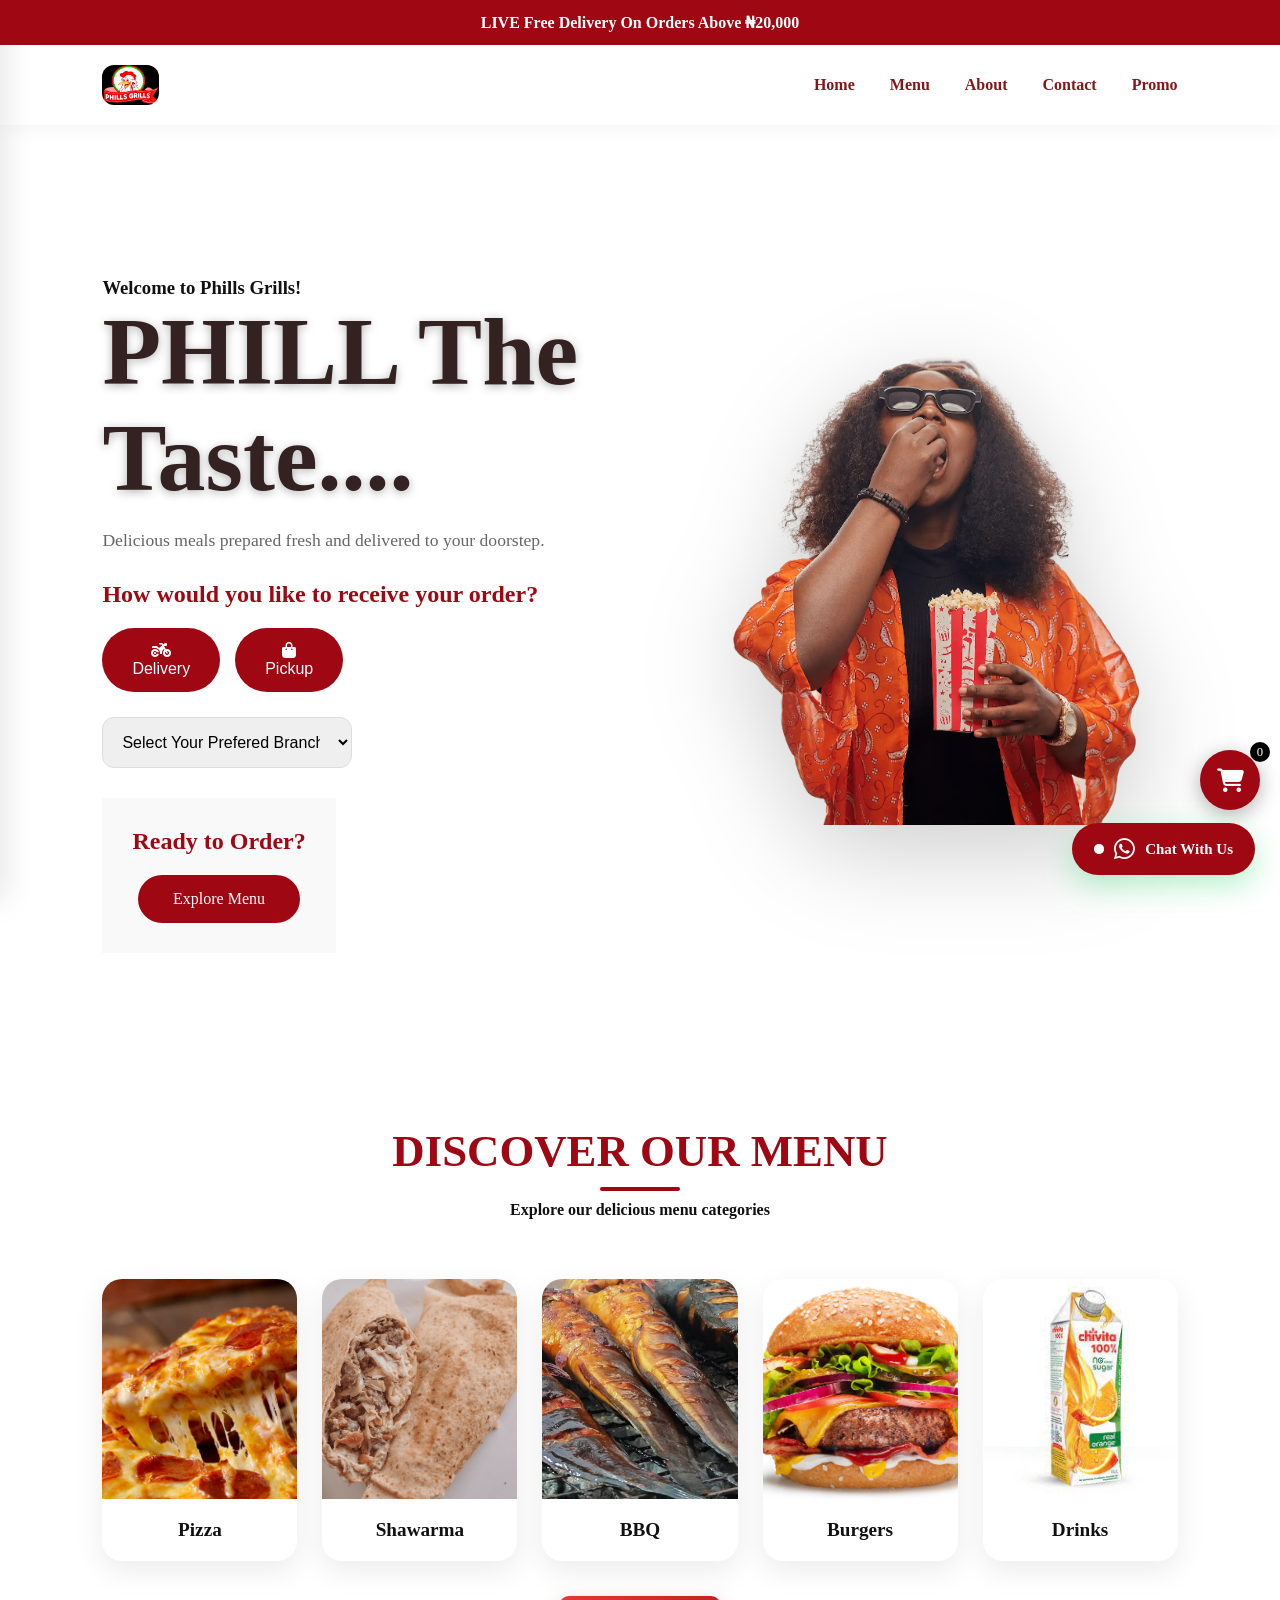
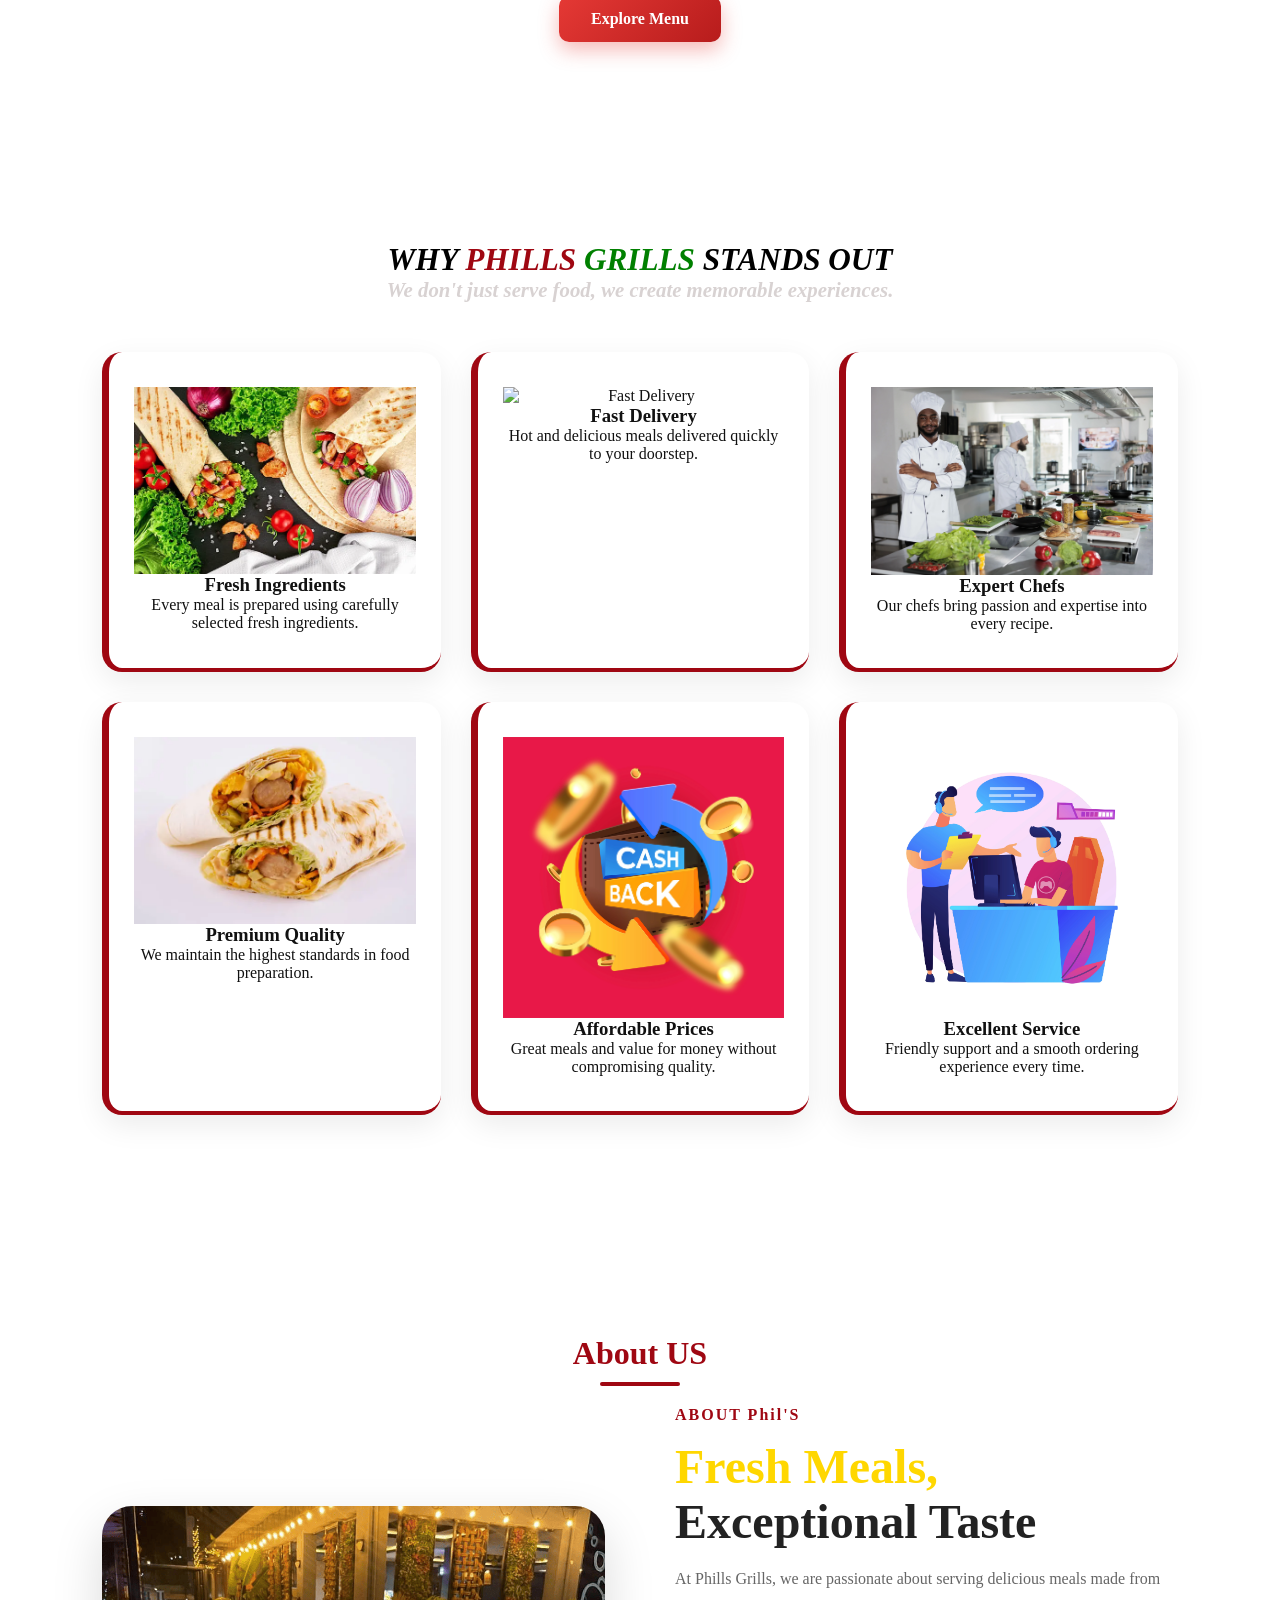
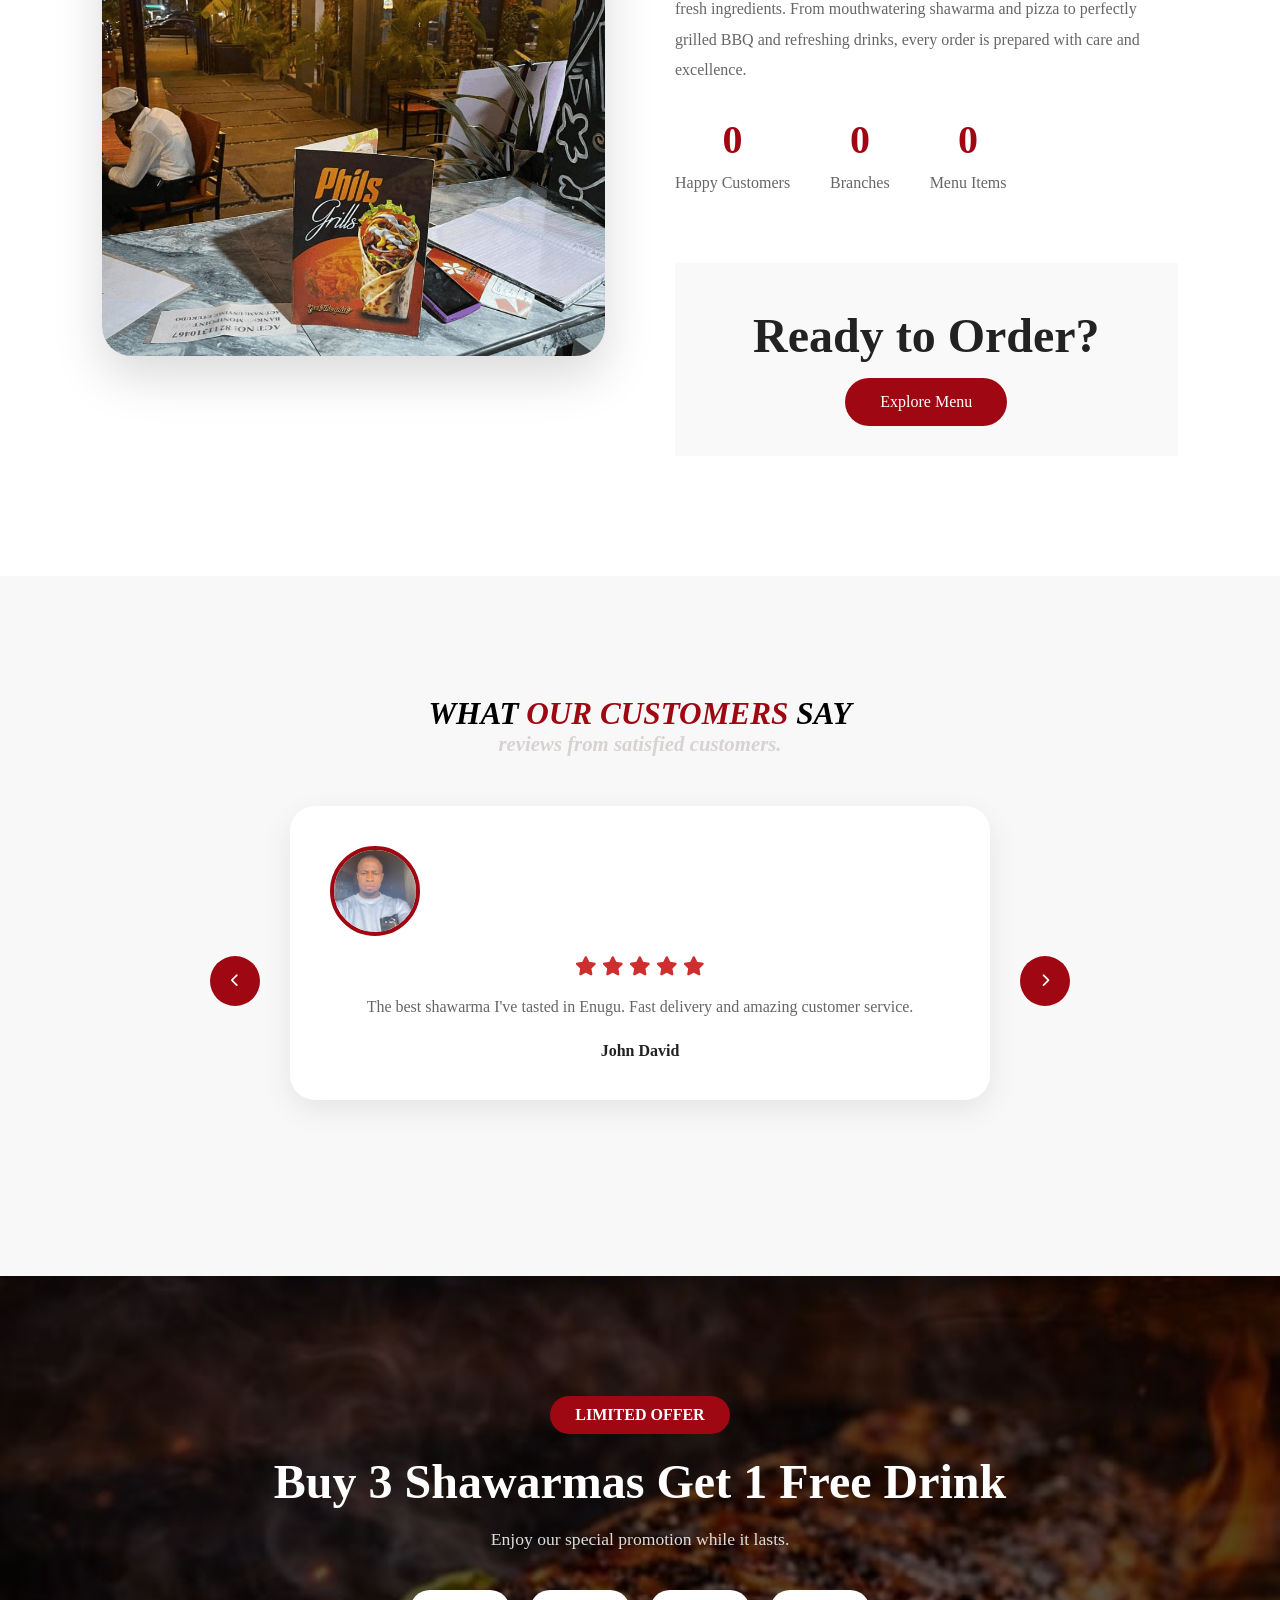
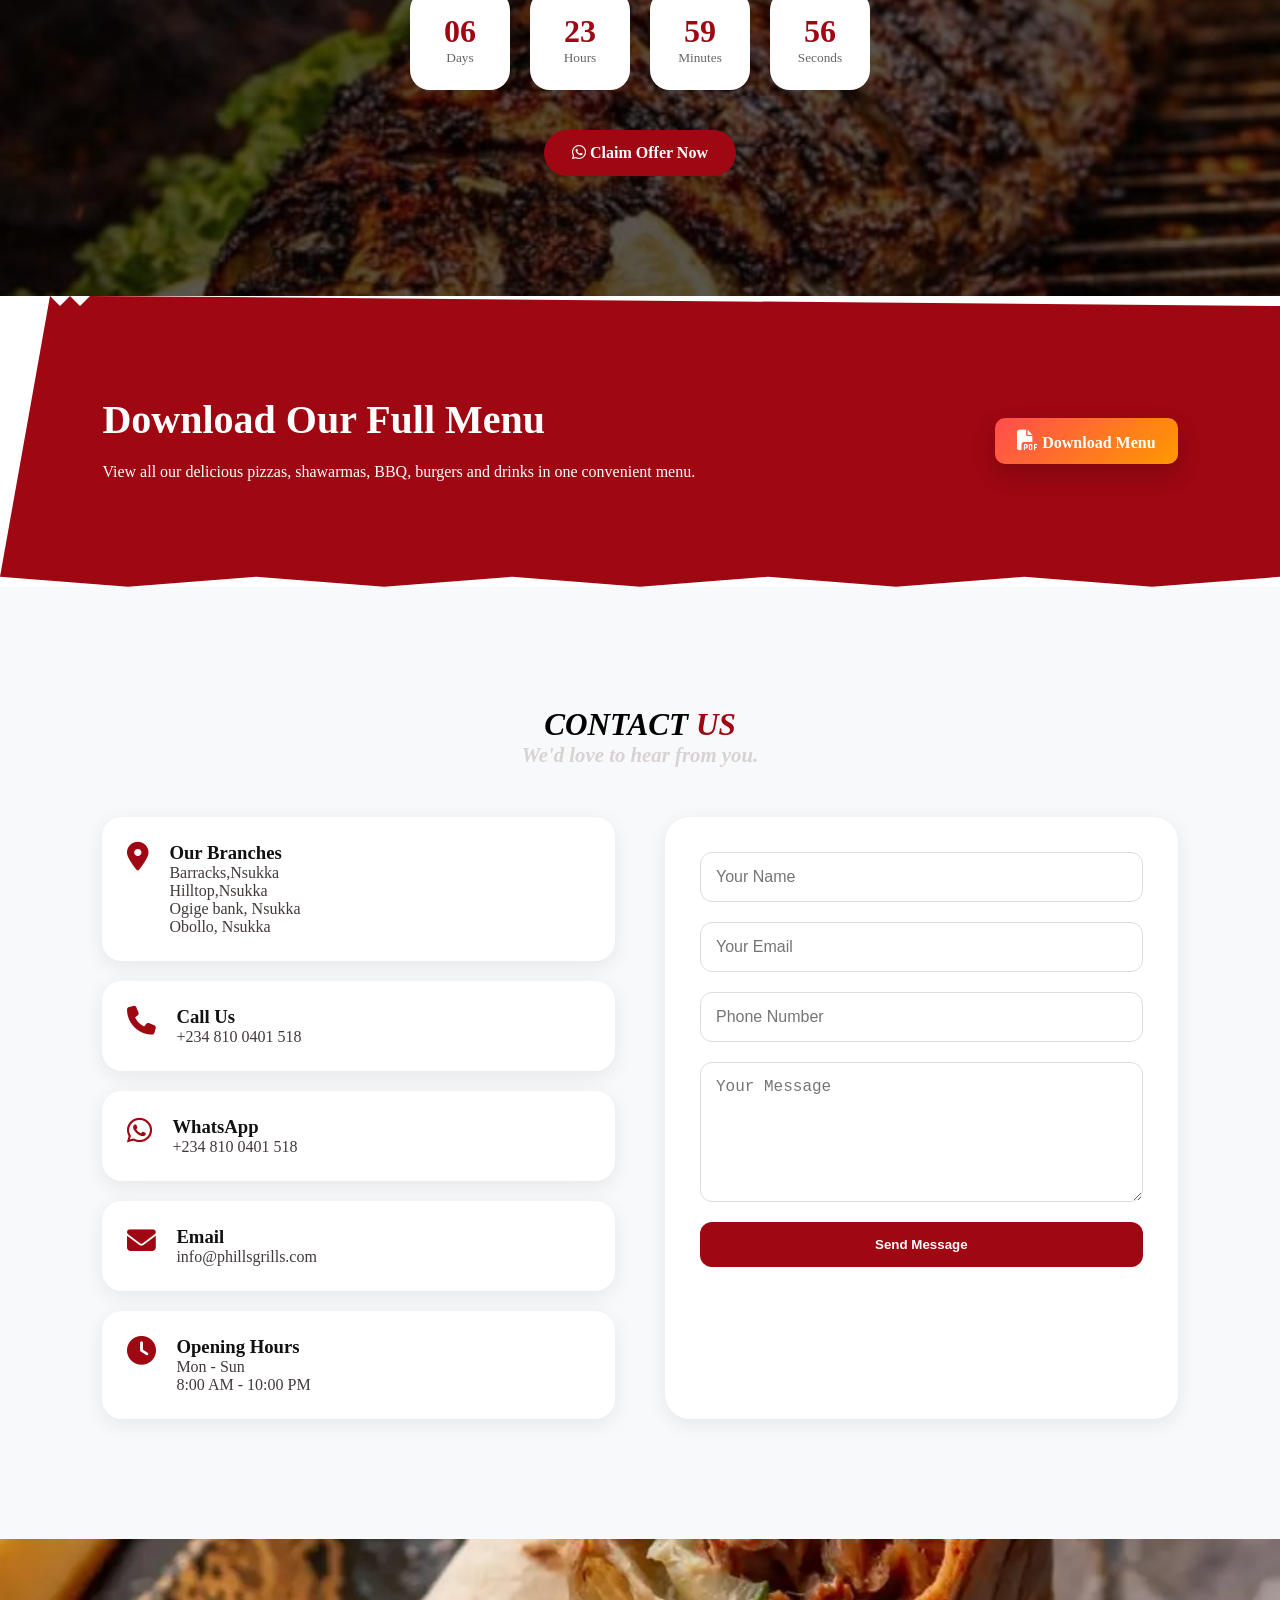
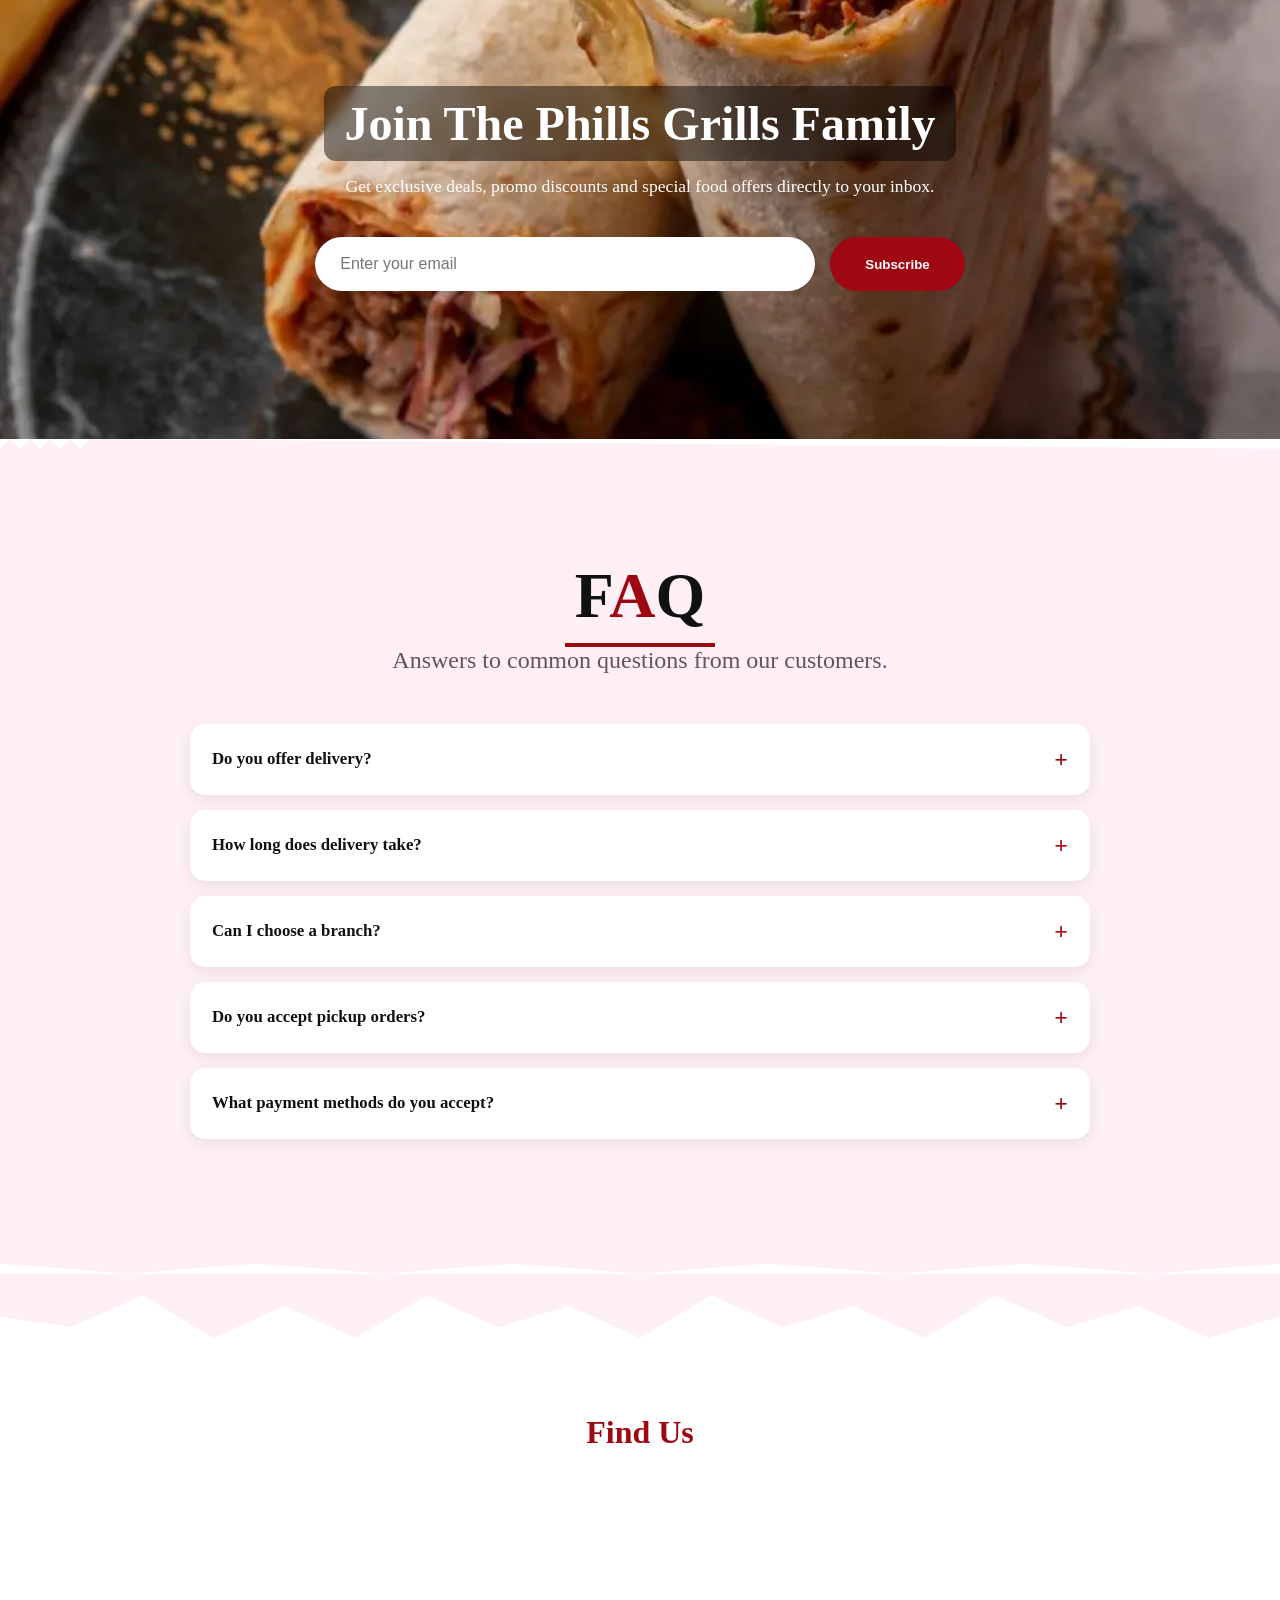
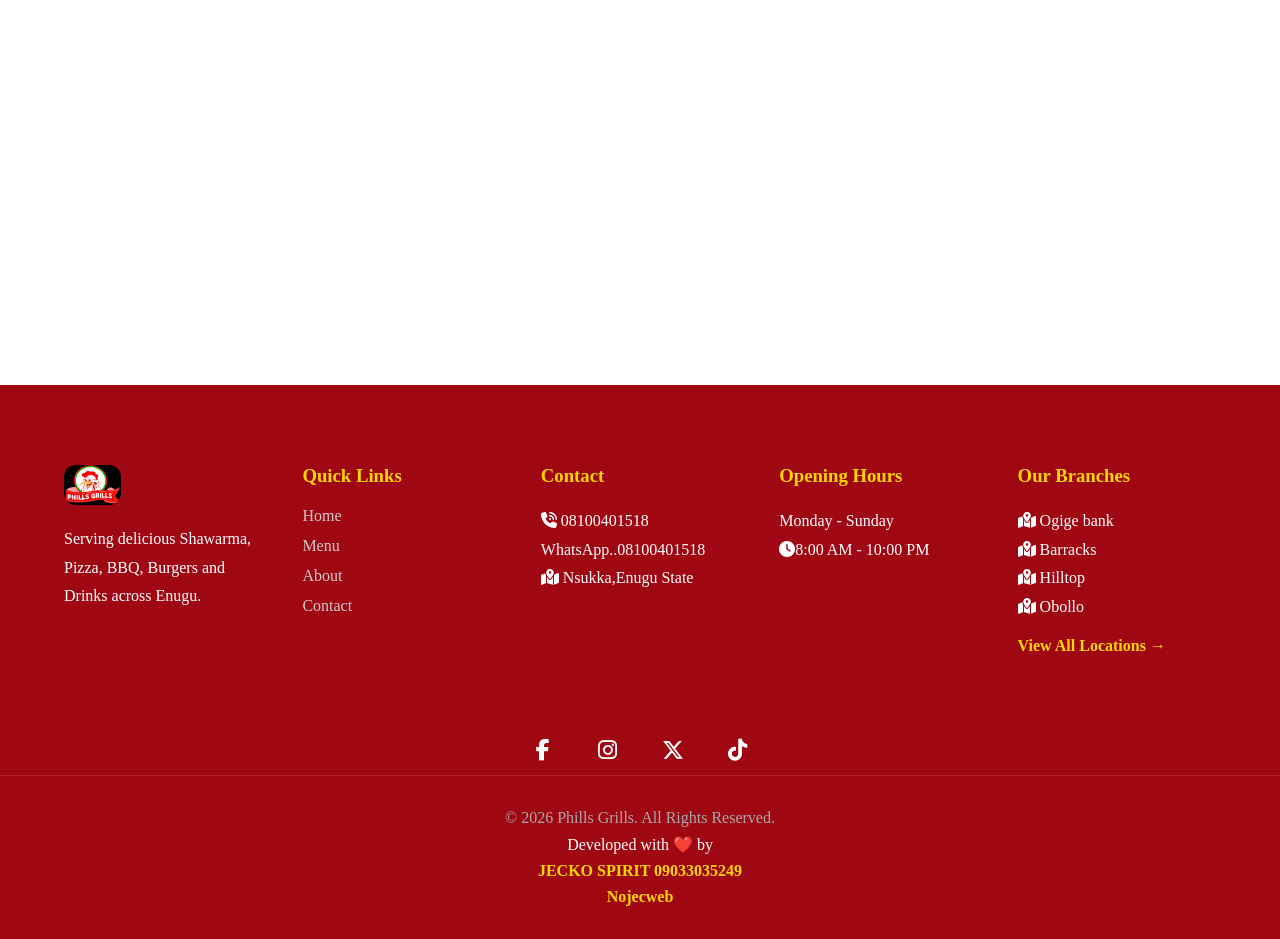
==== index.html @ bbd58077 "Initial commit" ====
<!DOCTYPE html>
<html lang="en">

<head>
    <meta charset="UTF-8">
    <meta name="viewport" content="width=device-width, initial-scale=1.0">

    <title>Phills Grills</title>

    <link rel="stylesheet" href="css/style.css">
    <link rel="stylesheet" href="https://cdn.jsdelivr.net/npm/swiper@12/swiper-bundle.min.css" />

    <!-- Font Awesome -->
    <link rel="stylesheet" href="https://cdnjs.cloudflare.com/ajax/libs/font-awesome/6.5.2/css/all.min.css">
    <script src="https://kit.fontawesome.com/a95b7db2f4.js" crossorigin="anonymous"></script>
    <link rel="stylesheet" href="https://cdn.jsdelivr.net/npm/swiper@11/swiper-bundle.min.css">
</head>

<body>




    <div class="announcement-bar">

        <div class="announcement-track">

            <div class="announcement-slide active" id="slide1">

                <span class="live-badge">

                    LIVE

                </span>

                <i class="fa-solid fa-motorcycle"></i> Free Delivery On Orders Above ₦20,000

            </div>

            <div class="announcement-slide" id="slide2">

                Buy 3 Shawarmas Get 1 Drink Free

            </div>

            <div class="announcement-slide" id="slide3">

                <i class="fa-solid fa-pizza-slice"></i> Fresh Pizza,Burger and shawarma Available Daily

            </div>

            <div class="announcement-slide" id="slide4">

                <i class="fa-solid fa-location-dot"></i> Now Serving All Areas In Nsukka

            </div>

        </div>

    </div>

    <!-- Navbar -->
    <nav class="navbar">

        <div class="logo">

            <img src="images/logo.png" loading="lazy">
        </div>

        <ul class="nav-links">
            <li><a href="index.html">Home</a></li>
            <li><a href="full-menu.html">Menu</a></li>
            <li><a href="index.html#about">About</a></li>
            <li><a href="index.html#contact">Contact</a></li>
            <li><a href="index.html#promo">Promo</a></li>
        </ul>


        <a href="cart.html" class="cart-icon">

            <i class="fa-solid fa-cart-shopping"></i>

            <span id="cart-count">
                0
            </span>

        </a>



        <!-- Hamburger -->

        <div class="hamburger">

            <span></span>
            <span></span>
            <span></span>

        </div>

    </nav>

    <!-- Mobile Menu -->

    <div class="mobile-menu">


        <a href="full-menu.html">Menu</a>
        <a href="index.html#about">About</a>
        <a href="index.html#contact">Contact</a>
        <li><a href="index.html#promo">Promo</a></li>
        <a href="index.html">Home</a>

        <a href="full-menu.html" class="mobile-order-btn">
            Order Now
        </a>

    </div>
    <div class="overlay"></div>

    <!-- Hero -->
    <section class="hero reveal">

        <div class="hero-text">

            <h3> Welcome to Phills Grills!</h3>

            <h1>

                PHILL
                The Taste....
            </h1>

            <p>
                Delicious meals prepared fresh and delivered to your doorstep.
            </p>

            <h2>How would you like to receive your order?</h2>

            <div class="order-type">


                <button class="delivery-btn">

                    <i class="fa-solid fa-motorcycle"></i><br> Delivery
                </button>

                <button class="delivery-btn">
                    <i class="fa-solid fa-bag-shopping"></i><br> Pickup
                </button>

            </div>

            <select class="branch-select">

                <option>Select Your Prefered Branch </option>

                <option>Barracks</option>

                <option>Ogige bank</option>

                <option>Hilltop</option>

                <option>Obollo</option>

            </select>


            <div class="hero-buttons">

                <!-- <a href="#menu" class="btn-red"> -->
                <!-- Order Now -->
                <!-- </a> -->

                <section class="about-cta">
                    <h2>Ready to Order?</h2>
                     <a href="full-menu.html" class="about-btn">

                    Explore Menu

                </a>
                </section>

                <!-- <a href="full-menu.html" class="btn-outline"> -->
                    <!-- View Menu -->
                <!-- </a> -->

            </div>

        </div>

        <div class="hero-image reveal">





            <img src="images/hero-food.png" alt="Food">



        </div>

    </section>


    <!-- category sectiom======================= -->

    <!-- Categories Section -->

    <section class="categories reveal" id="categories">

        <div class="section-title">

            <h2 class="category-h2"><span>DISCOVER</span> OUR MENU</h2>
            <h4>Explore our delicious menu categories</h4>


        </div>

        <div class="categories-container" id="categories">

            <a href="menu.html?category=pizza" class="category-card">

                <img src="images/pizza.png" alt="Pizza" loading="lazy">


                <h3>Pizza</h3>

            </a>

            <a href="menu.html?category=shawarma" class="category-card">

                <img src="images/shawama.png" alt="Shawarma" loading="lazy">


                <h3>Shawarma</h3>


            </a>

            <a href="menu.html?category=bbq" class="category-card">

                <img src="images/bbq.png" alt="BBQ" loading="lazy">


                <h3>BBQ</h3>

            </a>

            <a href="menu.html?category=burger" class="category-card">

                <img src="images/burger.png" alt="Burger" loading="lazy">


                <h3>Burgers</h3>

            </a>

            <a href="menu.html?category=drinks" class="category-card">

                <img src="images/drinks.png" alt="Drinks" loading="lazy">


                <h3>Drinks</h3>

            </a>



        </div>

        <a href="full-menu.html" class="center-btn">

            Explore Menu

        </a>




    </section>


    <!-- =================featured shawama============================== -->





    <!-- why us==================================== -->



    <section class="why-us" reveal>

        <div class="section-titlllle">

            <h2>WHY <span class="spack">PHILLS </span><span class="spoon">GRILLS</span> STANDS OUT</h2>

            <p>
                We don't just serve food, we create memorable experiences.
            </p>

        </div>

        <div class="why-us-container">

            <div class="why-card1">

                <img src="images/freshfood.webp" alt="Fresh Food" loading="lazy">

                <h3>Fresh Ingredients</h3>

                <p>
                    Every meal is prepared using carefully selected fresh ingredients.
                </p>

            </div>

            <div class="why-card1">

                <img src="images/fast-delivery.webp" alt="Fast Delivery" loading="lazy">

                <h3>Fast Delivery</h3>

                <p>
                    Hot and delicious meals delivered quickly to your doorstep.
                </p>

            </div>

            <div class="why-card1">

                <img src="images/chef.webp" alt="Professional Chefs" loading="lazy">

                <h3>Expert Chefs</h3>

                <p>
                    Our chefs bring passion and expertise into every recipe.
                </p>

            </div>

            <div class="why-card1">

                <img src="images/quality.webp" alt="Quality" loading="lazy">

                <h3>Premium Quality</h3>

                <p>
                    We maintain the highest standards in food preparation.
                </p>

            </div>

            <div class="why-card1">

                <img src="images/affordable.webp" alt="Affordable" loading="lazy">

                <h3>Affordable Prices</h3>

                <p>
                    Great meals and value for money without compromising quality.
                </p>

            </div>

            <div class="why-card1">

                <img src="images/support (1).webp" alt="Customer Support" loading="lazy">

                <h3>Excellent Service</h3>

                <p>
                    Friendly support and a smooth ordering experience every time.
                </p>

            </div>

        </div>

    </section>


    <!-- ==================about================ -->

    <section class="about reveal" id="about">

        <h1>About US</h1>

        <div class="about-container">

            <!-- Image Side -->

            <div class="about-image">

                <img id="about-slider" src="images/about1.png" alt="Phills Grills" loading="lazy">

            </div>

            <!-- Content Side -->

            <div class="about-content">

                <span class="about-tag">
                    ABOUT Phil'S
                </span>

                <h2>

                    <span class="sppanin"> Fresh Meals,</span>
                    Exceptional Taste

                </h2>

                <p>

                    At Phills Grills, we are passionate
                    about serving delicious meals made
                    from fresh ingredients.

                    From mouthwatering shawarma and
                    pizza to perfectly grilled BBQ and
                    refreshing drinks, every order is
                    prepared with care and excellence.

                </p>

                <div class="about-stats">

                    <div class="stat">

                        <h3 class="counter" data-target="5000">

                            0

                        </h3>

                        <p>Happy Customers</p>

                    </div>

                    <div class="stat">

                        <h3 class="counter" data-target="4">

                            0

                        </h3>

                        <p>Branches</p>

                    </div>

                    <div class="stat">

                        <h3 class="counter" data-target="50">

                            0

                        </h3>

                        <p>Menu Items</p>

                    </div>

                </div>

                <section class="about-cta">
                    <h2>Ready to Order?</h2>
                     <a href="full-menu.html" class="about-btn">

                    Explore Menu

                </a>
                </section>

               

            </div>

        </div>

    </section>


    <!-- ==================testimonial======================= -->


    <section id="testimonials" class="testimonials reveal">

        <div class="section-titlllle">

            <h2>WHAT <span class="spp">OUR CUSTOMERS</span> SAY</h2>

            <p>
                reviews from satisfied customers.
            </p>

        </div>

        <div class="testimonial-slider">

            <button class="testimonial-btn prev-testimonial">

                <i class="fa-solid fa-chevron-left"></i>

            </button>

            <div class="testimonial-track">

                <div class="testimonial-card active">

                    <img src="images/testi2.webp" alt="Customer" loading="lazy">

                    <div class="stars">

                        <i class="fa-solid fa-star"></i>
                        <i class="fa-solid fa-star"></i>
                        <i class="fa-solid fa-star"></i>
                        <i class="fa-solid fa-star"></i>
                        <i class="fa-solid fa-star"></i>

                    </div>

                    <p>

                        The best shawarma I've tasted in Enugu.
                        Fast delivery and amazing customer service.

                    </p>

                    <h4>John David</h4>

                </div>

                <div class="testimonial-card">

                    <img src="images/testi3.webp" alt="Customer" loading="lazy">

                    <div class="stars">

                        <i class="fa-solid fa-star"></i>
                        <i class="fa-solid fa-star"></i>
                        <i class="fa-solid fa-star"></i>
                        <i class="fa-solid fa-star"></i>
                        <i class="fa-solid fa-star"></i>

                    </div>

                    <p>

                        Their BBQ is absolutely delicious.
                        Everything arrived fresh and hot.

                    </p>

                    <h4>Chima capalot</h4>

                </div>

                <div class="testimonial-card">

                    <img src="images/testi1.webp" alt="Customer" loading="lazy">

                    <div class="stars">

                        <i class="fa-solid fa-star"></i>
                        <i class="fa-solid fa-star"></i>
                        <i class="fa-solid fa-star"></i>
                        <i class="fa-solid fa-star"></i>
                        <i class="fa-solid fa-star"></i>

                    </div>

                    <p>

                        The pizza exceeded my expectations.
                        I'll definitely order again.

                    </p>

                    <h4>Cyntia Oge</h4>

                </div>

            </div>

            <button class="testimonial-btn next-testimonial" loading="lazy">

                <i class="fa-solid fa-chevron-right"></i>

            </button>

        </div>

    </section>




    <!-- promo============================================ -->


    <section class="promo-section reveal" id="promo">


        <div class="promo-overlay">

            <span class="promo-tag">

                LIMITED OFFER

            </span>

            <h2>

                Buy 3 Shawarmas
                Get 1 Free Drink

            </h2>

            <p>

                Enjoy our special promotion while it lasts.

            </p>

            <div class="countdown">

                <div class="time-box">

                    <span id="days">00</span>

                    <small>Days</small>

                </div>

                <div class="time-box">

                    <span id="hours">00</span>

                    <small>Hours</small>

                </div>

                <div class="time-box">

                    <span id="minutes">00</span>

                    <small>Minutes</small>

                </div>

                <div class="time-box">

                    <span id="seconds">00</span>

                    <small>Seconds</small>

                </div>

            </div>

            <a href="https://wa.me/2348100401518?text=%20Hello%20Phills%20Grills,%20I%20would%20like%20to%20order%203%20shawarmas%20for%20the%20current%20promo%20offer.%20Please%20assist%20me."
                target="_blank" class="promo-btn">

                <i class="fa-brands fa-whatsapp"></i>

                Claim Offer Now

            </a>

        </div>

    </section>



    <!-- dowload========================================= -->



    <section class="download-menu reveal">

        <div class="download-content">

            <div class="download-text">

                <h2>

                    Download Our Full Menu

                </h2>

                <p>

                    View all our delicious pizzas,
                    shawarmas, BBQ, burgers and drinks
                    in one convenient menu.

                </p>

            </div>

            <a href="pdf/menu.pdf" download class="download-btn">

                <i class="fa-solid fa-file-pdf"></i>

                Download Menu

            </a>

        </div>

    </section>

    <!-- =========================contact======================= -->

    <section id="contact" class="contact reveal">

        <div class="section-titlllle">

            <h2>CONTACT <span class="spp">US</span></h2>

            <p class="contact-pp">

                We'd love to hear from you.

            </p>

        </div>

        <div class="contact-container">

            <!-- Contact Info -->

            <div class="contact-info">

                <div class="contact-card">

                    <i class="fa-solid fa-location-dot"></i>

                    <div>

                        <h3>Our Branches</h3>

                        <p>Barracks,Nsukka</p>
                        <p>Hilltop,Nsukka</p>
                        <p>Ogige bank, Nsukka</p>
                        <p>Obollo, Nsukka</p>

                    </div>

                </div>

                <div class="contact-card">

                    <i class="fa-solid fa-phone"></i>

                    <div>

                        <h3>Call Us</h3>

                        <p>+234 810 0401 518</p>

                    </div>

                </div>

                <div class="contact-card">

                    <i class="fa-brands fa-whatsapp"></i>

                    <div>

                        <h3>WhatsApp</h3>

                        <p>+234 810 0401 518</p>

                    </div>

                </div>

                <div class="contact-card">

                    <i class="fa-solid fa-envelope"></i>

                    <div>

                        <h3>Email</h3>

                        <p>info@phillsgrills.com</p>

                    </div>

                </div>

                <div class="contact-card">

                    <i class="fa-solid fa-clock"></i>

                    <div>

                        <h3>Opening Hours</h3>

                        <p>Mon - Sun</p>

                        <p>8:00 AM - 10:00 PM</p>

                    </div>

                </div>

            </div>

            <!-- Contact Form -->

            <div class="contact-form">

                <form id="contactForm">

                    <input type="text" id="name" placeholder="Your Name" required>

                    <input type="email" id="email" placeholder="Your Email" required>

                    <input type="tel" id="phone" placeholder="Phone Number" required>

                    <textarea rows="6" id="message" placeholder="Your Message" required></textarea>

                    <button type="submit">

                        Send Message

                    </button>

                </form>



            </div>



        </div>

    </section>

    <!-- newsleter============================= -->
    <section class="newsletter reveal">

        <div class="newsletter-overlay"></div>

        <div class="newsletter-content">



            <h2>Join The Phills Grills Family</h2>

            <p>
                Get exclusive deals, promo discounts and special food offers directly to your inbox.
            </p>

            <form id="newsletterForm" class="newsletter-form">

                <input type="email" id="newsletterEmail" class="newsletter-form input" placeholder="Enter your email"
                    required>

                <button type="submit">
                    Subscribe
                </button>

            </form>

        </div>

    </section>




    <!-- ====================faq======================= -->


    <section id="faq" class="faq reveal ">

        <div class="section-sectiontitle">

            <h2>F<span class="spp">A</span>Q</h2>

            <p>

                Answers to common questions from our customers.

            </p>

        </div>

        <div class="faq-container">

            <div class="faq-item">

                <div class="faq-question">

                    <h3>Do you offer delivery?</h3>

                    <span>+</span>

                </div>

                <div class="faq-answer">

                    <p>

                        Yes, we deliver across Nsukka and nearby areas.

                    </p>

                </div>

            </div>

            <div class="faq-item">

                <div class="faq-question">

                    <h3>How long does delivery take?</h3>

                    <span>+</span>

                </div>

                <div class="faq-answer">

                    <p>

                        Most orders arrive within 30–45 minutes depending on your location.

                    </p>

                </div>

            </div>

            <div class="faq-item">

                <div class="faq-question">

                    <h3>Can I choose a branch?</h3>

                    <span>+</span>

                </div>

                <div class="faq-answer">

                    <p>

                        Yes. During checkout you can select your preferred branch.

                    </p>

                </div>

            </div>

            <div class="faq-item">

                <div class="faq-question">

                    <h3>Do you accept pickup orders?</h3>

                    <span>+</span>

                </div>

                <div class="faq-answer">

                    <p>

                        Absolutely. Simply select Pickup when placing your order.

                    </p>

                </div>

            </div>

            <div class="faq-item">

                <div class="faq-question">

                    <h3>What payment methods do you accept?</h3>

                    <span>+</span>

                </div>

                <div class="faq-answer">

                    <p>

                        We currently accept bank transfers, cash and crypto currency.

                    </p>

                </div>

            </div>

        </div>


    </section>

    <div class="section-divider-top">
        <svg viewBox="0 0 1440 120" preserveAspectRatio="none">
            <path fill="lavenderblush"
                d="M0,64L80,80L160,32L240,96L320,48L400,96L480,32L560,80L640,48L720,96L800,32L880,80L960,48L1040,96L1120,32L1200,80L1280,48L1360,96L1440,64V0H0Z">
            </path>
        </svg>
    </div>


    <section class="map-section">
        <h2>Find Us</h2>

        <iframe <iframe
            src="https://www.google.com/maps/embed?pb=!1m18!1m12!1m3!1d3961.2814145134407!2d7.396634073506839!3d6.856835119203078!2m3!1f0!2f0!3f0!3m2!1i1024!2i768!4f13.1!3m3!1m2!1s0x1044e9d784a516c5%3A0x46a07acd12742298!2sPhils%20grills%2C%20shawarma%20and%20pizza!5e0!3m2!1sen!2sng!4v1780649963325!5m2!1sen!2sng"
            width="100%" height="450" style="border:0;" allowfullscreen="" loading="lazy"
            referrerpolicy="no-referrer-when-downgrade"></iframe>
    </section>




    <div class="whatsapp-notification" id="whatsappNotification">

        <i class="fa-brands fa-whatsapp"></i>

        <span>
            How can we help you today?
        </span>

    </div>


    <script src="https://cdn.jsdelivr.net/npm/swiper@11/swiper-bundle.min.js"></script>

    <a href="https://wa.me/2348100401518" target="_blank" class="floating-whatsapp">

        <span class="online-dot"></span>

        <i class="fa-brands fa-whatsapp"></i>

        <span>Chat With Us</span>

    </a>

    <footer class="footer">

        <div class="footer-container">

            <!-- Brand -->

            <div class="footer-col">

                <h2>

                    <div class="logo">

                        <img src="images/logo.png" loading="lazy">
                    </div>

                </h2>

                <p>

                    Serving delicious Shawarma, Pizza,
                    BBQ, Burgers and Drinks across Enugu.

                </p>

            </div>

            <!-- Quick Links -->

            <div class="footer-col">

                <h3>Quick Links</h3>

                <ul>

                    <li><a href="#home">Home</a></li>

                    <li><a href="full-menu.html">Menu</a></li>

                    <li><a href="#about">About</a></li>

                    <li><a href="#contact">Contact</a></li>

                </ul>

            </div>

            <!-- Contact -->

            <div class="footer-col">

                <h3>Contact</h3>

                <p>

                    <i class="fa-solid fa-phone-volume"></i> 08100401518

                </p>

                <p>

                    WhatsApp..08100401518

                </p>

                <p>

                    <i class="fa-solid fa-map-location-dot"></i> Nsukka,Enugu State

                </p>

            </div>

            <!-- Opening Hours -->

            <div class="footer-col">

                <h3>Opening Hours</h3>

                <p>Monday - Sunday</p>

                <p><i class="fa-solid fa-clock"></i>8:00 AM - 10:00 PM</p>

            </div>

            <div class="footer-col">

                <h3>Our Branches</h3>

                <p>
                    <i class="fa-solid fa-map-location-dot"></i> Ogige bank
                </p>

                <p>
                    <i class="fa-solid fa-map-location-dot"></i> Barracks
                </p>

                <p>
                    <i class="fa-solid fa-map-location-dot"></i> Hilltop
                </p>

                <p>
                    <i class="fa-solid fa-map-location-dot"></i> Obollo
                </p>

                <a href="#contact" class="branch-link">

                    View All Locations →

                </a>

            </div>

        </div>

        <!-- Social Media -->
        <div class="footer-socials">
            <a href="https://facebook.com" target="_blank" aria-label="Facebook">
                <i class="fab fa-facebook-f"></i>
            </a>

            <a href="https://instagram.com" target="_blank" aria-label="Instagram">
                <i class="fab fa-instagram"></i>
            </a>

            <a href="https://x.com" target="_blank" aria-label="Twitter/X">
                <i class="fab fa-x-twitter"></i>
            </a>

            <a href="https://tiktok.com" target="_blank" aria-label="TikTok">
                <i class="fab fa-tiktok"></i>
            </a>
        </div>


        <div class="footer-bottom">

            <p>

                © 2026 Phills Grills. All Rights Reserved.

            </p>

            Developed with ❤️ by
            <p>
                <a href="https://wa.me/2349033035249" target="_blank">

                    JECKO SPIRIT
                    09033035249

                </a>
            </p>
            <p>
                <a href="https://wa.me/2349033035249" target="_blank">

                    Nojecweb

                </a>
            </p>

        </div>

    </footer>

    <div class="promo-popup" id="promoPopup">

        <div class="promo-content">

            <button class="promo-close" id="closePromo">

                &times;

            </button>
            <h1>


                PHILLS <span>GRILLS</span>

            </h1>

            <h2 class="spack" id="promo-heading">
                TODAY'S SPECIAL
            </h2>

            <p class="promo-description">

                Buy 3 Shawarmas<br>
                Get 1 Free Drink

            </p>

            <a href="https://wa.me/2349033035249?text=Hello%20Phills%20Grills,%20I%20want%20to%20order%203%20shawarmas%20for%20the%20promo"
                target="_blank" class="promo-btn">

                Claim Offer

            </a>

        </div>

    </div>

    <!-- <div class="announcement-manager"> -->

    <!-- <h2> -->

    <!-- Announcement Manager -->

    <!-- </h2> -->

    <!-- <input type="text" id="announcement1" placeholder="Announcement 1"> -->

    <!-- <input type="text" id="announcement2" placeholder="Announcement 2"> -->

    <!-- <input type="text" id="announcement3" placeholder="Announcement 3"> -->

    <!-- <input type="text" id="announcement4" placeholder="Announcement 4"> -->

    <!-- <button id="saveAnnouncements"> -->

    <!-- Save Announcements -->

    <!-- </button> -->

    <!-- </div> -->

    <button id="backToTop">

        <i class="fa-solid fa-chevron-up"></i>

    </button>


    <div id="toast"></div>


    <script type="module" src="supabase.js"></script>
    <script src="https://cdn.jsdelivr.net/npm/@emailjs/browser@4/dist/email.min.js"></script>

    <script>
        emailjs.init({
            publicKey: "UOxE7Y6ROTi4fi3yw"
        });
    </script>
    <script src="app.js" defer></script>


    <script src="https://cdn.jsdelivr.net/npm/swiper@12/swiper-element-bundle.min.js"></script>
</body>

</html>
---- css/style.css ----
:root {

  --primary-red: #ff2b2b;
  --dark-red: #e11919;

  --white: #ffffff;

  --black: #111111;

  --light-gray: #f7f7f7;

  --text-gray: #666666;

  --shadow:
    0 10px 30px rgba(0, 0, 0, .08);

}

* {
  margin: 0;
  padding: 0;
  box-sizing: border-box;
}

html {
  scroll-behavior: smooth;
}

body {
  font-family: Inter;
  background: #Ffffff;
  color: #111;
  overflow-x: hidden;
  line-height: inherit;
  font-style: normal;
}
.__className_6bee3b {
    font-family: __Poppins_6bee3b, __Poppins_Fallback_6bee3b;
    font-style: normal;
}
label {
  color: #111;
}

img {
  max-width: 100%;
  display: block;
}

a {
  text-decoration: none;
}

ul {
  list-style: none;
}

.navbar {

  position: relative;
  top: 0;
  z-index: 1000;

  display: flex;
  justify-content: space-between;
  align-items: center;

  padding: 20px 8%;

  background: white;

  box-shadow:
    0 2px 20px rgba(0, 0, 0, .05);
}

.hamburger {

  display: none;

  flex-direction: column;

  gap: 6px;

  cursor: pointer;

  z-index: 2000;
}

.hamburger span {

  width: 28px;
  height: 3px;

  background: #111;

  border-radius: 10px;

  transition: .4s;
}

.hamburger.active span:nth-child(1) {

  transform:
    translateY(9px) rotate(45deg);
}

.hamburger.active span:nth-child(2) {

  opacity: 0;
}

.hamburger.active span:nth-child(3) {

  transform:
    translateY(-9px) rotate(-45deg);
}

.mobile-menu {
  position: fixed;
  top: 0;
  left: 0;

  width: 280px;
  height: 100vh;

  background: oklch(80.8% .114 19.571);
  backdrop-filter: blur(15px);

  display: flex;
  flex-direction: column;
  align-items: flex-start;

  gap: 25px;
  padding: 80px 30px;

  /* CHANGE: side drawer instead of top dropdown */
  transform: translateX(-100%);
  transition: 0.4s ease;

  z-index: 1500;
  box-shadow: 5px 0 30px rgba(0,0,0,0.1);
}

.mobile-menu.active {
  transform: translateX(0);
}

.overlay {
  position: fixed;
  top: 0;
  left: 0;

  width: 100%;
  height: 100%;

  background: rgba(0,0,0,0.5);

  opacity: 0;
  visibility: hidden;

  transition: 0.3s ease;

  z-index: 1400;
}

.overlay.active {
  opacity: 1;
  visibility: visible;
}


.mobile-menu a {

  color: #111;

  font-size: 1.1rem;

  font-weight: 600;

  transition: .3s;
}

.mobile-menu a:hover {

  color: var(--primary-red);
}

.mobile-order-btn {

  background: var(--primary-red);

  color: white !important;

  padding: 14px 30px;

  border-radius: 50px;
}

.logo {

  font-size: 1.7rem;
  font-weight: 800;

  color: oklch(80.8% .114 19.571);
}

.logo span {
  color: green;

}

.spack {
  color: oklch(44.4% .177 26.899);
}

.spoon {
  color: green;
}

.logo img {
  height: 40px;
  /* font-weight: 100; */
  border-radius: 12px;
}

.nav-links {

  display: flex;
  gap: 35px;
}

.nav-links a {

  color: oklch(39.6% .141 25.723);

  font-weight: 600;

  transition: .3s;
}

.nav-links a:hover {

  color: var(--primary-red);
}

.cart-icon {

  position: relative;

  font-size: 1.4rem;

  cursor: pointer;

  color: var(--primary-red);
}

#cart-count {

  position: absolute;

  top: -8px;
  right: -10px;

  width: 20px;
  height: 20px;

  background: black;

  color: white;

  border-radius: 50%;

  font-size: .8rem;

  display: flex;
  justify-content: center;
  align-items: center;
}




.hero-text {

  flex: 1;
  margin-top: 80px;
}

.hero-text h1 {

  font-size: 6rem;

  line-height: 1.1;

  margin-bottom: 20px;

  color: rgb(52, 33, 33);
   text-shadow: 0 2px 10px rgba(0,0,0,0.3);
}

.hero-text h2 {
  color: oklch(44.4% .177 26.899);
  margin-bottom: 20px;
}

.hero-text p {

  color: #666;

  font-size: 1.1rem;

  margin-bottom: 30px;
}



.order-type {

  display: flex;
  gap: 15px;

  margin-bottom: 25px;
}

.delivery-btn,
.pickup-btn {

  border: none;

  padding: 14px 30px;

  border-radius: 50px;

  font-size: 1rem;

  cursor: pointer;

  transition: .3s;
}

.delivery-btn {

  background: oklch(44.4% .177 26.899);

  color: white;
}

.pickup-btn {

  background: #f1f1f1;
}
.delivery-btn.active {
    background: black;
}

.delivery-btn:hover,
.pickup-btn:hover {

  transform: translateY(-3px);
}


.branch-select {

  padding: 15px;

  width: 250px;

  border: 1px solid #ddd;

  border-radius: 12px;

  outline: none;

  font-size: 1rem;
}


.hero-image {

  flex: 1;
}

.hero-image img {

  width: 100%;

  animation:
    float 4s ease-in-out infinite;
}


@keyframes float {

  0% {
    transform: translateY(0);
  }

  50% {
    transform: translateY(-20px);
  }

  100% {
    transform: translateY(0);
  }
}

.hero-buttons {

  display: flex;
  gap: 15px;

  margin-top: 30px;
}

.btn-red {

  background: oklch(44.4% .177 26.899);

  color: white;

  padding: 15px 30px;

  border-radius: 50px;

  font-weight: 600;
}

.btn-outline {

  border: 2px solid oklch(44.4% .177 26.899);

  color: oklch(44.4% .177 26.899);

  padding: 15px 30px;

  border-radius: 50px;

  font-weight: 600;
  box-sizing: border-box;
}

.hero-image {

  flex: 1;

  display: flex;

  justify-content: center;

  align-items: center;

  position: relative;
}

.hero-image img {

  width: 100%;
   height: 500px;
    object-fit: cover;

  filter:
    drop-shadow(0 25px 50px rgba(0, 0, 0, .20));

  animation:
    float 4s ease-in-out infinite;
  perspective: 1000px;
  /* IMPORTANT: enables 3D effect */
}



/*  3D HOVER EFFECT */
.circle:hover {
  transform: rotateY(15deg) rotateX(10deg) scale(1.05);
  box-shadow: 0 30px 60px rgba(0, 0, 0, 0.35);
}

/* image slight zoom on hover */
.circle:hover img {
  transform: scale(1.1);
}

.hero {

  min-height: 100vh;

  display: flex;

  justify-content: space-between;

  align-items: center;

  gap: 50px;

  padding: 0 8%;


  background:
    linear-gradient(to right,
      #ffffff,
      #fff);
}




@media (max-width: 992px) {

  .hero {

    gap: 30px;
  }

  .hero-text h1 {

    font-size: 3rem;
  }

  .hero-image img {

    width: 100%;
  }

}


@media (max-width:768px) {

  /* HERO */

  .hero {

    flex-direction: column-reverse;

    /* text-align: center; */

    padding: 120px 20px 50px;
  }

  .hero-text {

    width: 100%;
  }

  .hero-text h1 {

    font-size: 2.4rem;

    line-height: 1.2;
    
  }

  .hero-text p {

    font-size: 1rem;
  }

  /* BUTTONS */

  .order-type {

    justify-content: center;

    display: flex;
  }

  .delivery-btn,
  .pickup-btn {

    width: 160px;
  }

  /* DROPDOWN */

  .branch-select {

    width: 100%;
    max-width: 350px;
  }

  /* CTA BUTTONS */

  .hero-buttons {

    justify-content: center;

    flex-wrap: wrap;
  }

  .btn-red,
  .btn-outline {

    width: 180px;

    text-align: center;
  }

  /* IMAGE */

  .hero-image img {

     width: 120%;
    transform: scale(1.1);
    height: 400px;
  }

  /* NAVBAR */

  .navbar {

    padding: 15px 5%;

    display: flex;

    grid-template-columns:
      auto auto auto;

    align-items: center;
    position: sticky;
  }


  .logo {

    font-size: 1.3rem;
    max-width: 140px;
  }

  @media(max-width:768px) {

    .nav-links {

      display: none;
    }

    .hamburger {

      display: flex;
    }

  }

}


@media (max-width:480px) {

  .hero {

    padding-top: 100px;
  }

  .hero-text h1 {

    font-size: 4rem;
  }

  .hero-text p {

    font-size: .95rem;
  }

  .delivery-btn,
  .pickup-btn {

    width: 100%;
  }

  .branch-select {

    width: 100%;
  }

  .btn-red,
  .btn-outline {

    width: 100%;
  }

  .hero-image img {

    max-width: 280px;
  }

  .circle {

    width: 220px;
    height: 220px;
  }

  .logo {

    font-size: 1.1rem;
  }

  .cart-icon {

    font-size: 1.2rem;
  }


}

/* =======================category section========================= */

.categories {

  padding: 100px 8%;

  background: #ffffff;
  /* text-shadow: 0 2px 10px rgba(0,0,0,0.3); */
}

.section-title {

  text-align: center;

  margin-bottom: 60px;
}



.center-btn{
    display: block;
    width: fit-content;

    margin: 35px auto 0;

    padding: 14px 32px;

    background: linear-gradient(135deg, #E53935, #B71C1C);
    color: #FFFFFF;

    text-decoration: none;
    font-weight: 600;

    border-radius: 10px;
    border: none;

    transition: all 0.3s ease;

    box-shadow: 0 8px 20px rgba(229, 57, 53, 0.35);
}

.center-btn:hover{
    transform: translateY(-4px) scale(1.03);
}
.spp{
  color: oklch(44.4% .177 26.899);
}

.section-title h2 {

  font-size: 2.8rem;

  color: oklch(44.4% .177 26.899);

  margin-bottom: 10px;
  position: relative;
}
.section-title h2::after{
    content: "";
    display: block;
    width: 80px;
    height: 4px;
    background: oklch(44.4% .177 26.899);
    margin: 10px auto 0;
    border-radius: 10px;
}


.section-title p {

  color: #000;

  font-size: 1rem;
}


.categories-container {

  display: grid;

  grid-template-columns:
    repeat(5, 1fr);

  gap: 25px;
}

.category-card {

  background: white;

  border-radius: 20px;

  overflow: hidden;

  box-shadow:
    0 10px 30px rgba(0, 0, 0, .08);

  cursor: pointer;

  transition: .4s ease;
}


.category-card img {

  width: 100%;

  height: 220px;

  object-fit: cover;

  transition: .5s ease;
}


.category-card h3 {

  text-align: center;

  padding: 20px;

  font-size: 1.2rem;

  color: #111;
}

.category-card:hover {

  transform:
    translateY(-12px);

  box-shadow:
    0 20px 40px rgba(0, 0, 0, .15);
}

.category-card:hover img {

  transform: scale(1.08);
}





.category-card::before {

  content: "";

  position: absolute;

  top: 0;
  left: 0;

  width: 0%;

  height: 5px;

  background: oklch(44.4% .177 26.899);

  transition: .4s;
}




.category-card:hover::before {

  width: 100%;
}


@media(max-width:992px) {

  .categories-container {

    grid-template-columns:
      repeat(3, 1fr);
  }

}

@media(max-width:768px) {

  .categories {

    padding: 80px 20px;
  }

  .section-title h2 {

    font-size: 2rem;
  }

  .categories-container {

    grid-template-columns:
      repeat(2, 1fr);

    gap: 20px;
  }

  .category-card img {

    height: 180px;
  }

}

@media(max-width:480px) {

  .categories-container {

    grid-template-columns: 1fr;
  }

  .category-card img {

    height: 220px;
  }

}

/* ===========product card========== */
/* ===========product card========== /* ===========product card========== */
.products-container {
  width: 95%;
  margin: 50px auto;
  display: grid;
  grid-template-columns: repeat(4, 220px);
  justify-content: center;
  gap: 20px;
}

.products-container .product-card {
  width: 100%;
  min-width: 0;
  border-radius: 12px;
  border: 0 solid #e5e7eb;

  height: fit-content;
  overflow: hidden;
  box-shadow: 0 8px 20px rgba(0, 0, 0, 0.12);
}



.product-card img {

  width: 100%;

  height: 180px;

  object-fit: cover;
  border: 0 solid #e5e7eb;
  border-radius: 10px;
}

.product-card h3 {

  padding: 15px;
  color: black;
  margin: 8px 0;
}

.product-card p {

  padding: 0 15px;

  color: oklch(44.4% .177 26.899);

  font-weight: 700;
  margin: 5px 0;
}
.specc {
  font-weight: bold;
  color: #757575;
}

.price-value {
  color:oklch(44.4% .177 26.899);
  font-weight: bold;
}

.product-card:hover {

  transform:
    translateY(-10px);
}

.section-title {




  background-size: cover;
  background-position: center;
  background-repeat: no-repeat;

}

.section-title p {
  color: white;
}

.home-back {
  color: black;
  border-radius: 12px;
  padding: 5px 8px;
  margin-top: 20px;

}

.home-back-sec {
  margin-top: 20px;
}

/* Product Buttons Container */
.product-actions {
  display: flex;
  gap: 10px;
  padding: 15px;
  margin: auto;
}

/* Add to Cart Button */
.cart-btn {
  flex: 1;
  display: flex;
  justify-content: center;
  align-items: center;
  gap: 8px;

  padding: 8px 10px;
  border: 0 solid #e5e7eb;
  background: oklch(44.4% .177 26.899);
  color: #fff;
  border-radius: 22px;
  cursor: pointer;
  font-weight: 600;
  transition: 0.3s;
  font-size: 13px;

  margin: 0;
  width: auto;
  box-sizing: border-box;
}

/* WhatsApp Button */
.whatsapp-btn {
  flex: 1;
  display: flex;
  justify-content: center;
  align-items: center;
  gap: 15px;

  padding: 8px 10px;
  background: red;
  color: white;
  border-radius: 10px;
  font-weight: 600;
  text-decoration: none;
  transition: 0.3s;
  font-size: 13px;

  margin: 0;
  width: auto;
  box-sizing: border-box;
}

/* Hover Effects */
.cart-btn:hover {
  background: black;
  color: white;
}

.whatsapp-btn:hover {
  background: red;
}

/* Mobile */
@media (max-width: 768px) {
  .product-actions {
    flex-direction: column;
  }
}

.cart-btn:hover {

  background: #e11919;

  transform: translateY(-2px);
}

.whatsapp-btn:hover {

  transform: translateY(-2px);
}




@media (max-width: 992px) {
  .products-container {
    grid-template-columns: repeat(3, 1fr);
  }
}

@media (max-width: 768px) {
  .products-container {
    grid-template-columns: repeat(2, 1fr);
    gap: 15px;
    padding: 30px 4%;
  }

  .product-card img {
    height: 130px;
  }

  .product-card {
    padding: 10px;
    height: fit-content;
  }
  .product-card h3{
    text-align: center;
  }

  .product-card h3 {
    font-size: 14px;
    padding: 8px 0;
  }

  .product-card p {
    font-size: 13px;
    padding: 0;
  }
}

/* ================cart-page===================== */


.cart-page {

  padding: 120px 8%;
}
.cart-page h2{
  color: white;
}

.cart-bagra {
  min-height: 100vh;
  background:
    linear-gradient(rgba(0, 0, 0, .5), rgba(0, 0, 0, .5)),
    url("../images/home-hero.png");
  background-size: cover;
  background-position: center;
}

.cart-card {

  display: flex;

  gap: 20px;

  margin-bottom: 25px;

  background: white;

  padding: 20px;

  border-radius: 15px;

  box-shadow:
    0 5px 15px rgba(0, 0, 0, .08);
    min-width: fit-content;
}


.cart-card img {

  width: 120px;

  height: 120px;

  object-fit: cover;

  border-radius: 12px;
}

.checkout-btn {

  display: inline-block;

  margin-top: 20px;

  background: oklch(44.4% .177 26.899);

  color: white;

  padding: 15px 25px;

  border-radius: 10px;
}

@media(max-width:768px) {

  .cart-card {

    flex-direction: column;
    min-width: 100px;
  }

  .cart-card img {

    width: 100%;
    height: 220px;
  }

}

/* ==================feartured shawama====================== */

.featured-menu {

  padding: 100px 8%;

  overflow: hidden;
}

.sppanin {
  color: gold;
}

.hrrrs {
  color: red;
}

.featured-menu h1 {
  text-align: center;
  color: black;
  font-weight: 2000;
  margin-bottom: 20px;
  position: relative;

}
.featured-menu h1::after{
    content: "";
    display: block;
    width: 80px;
    height: 4px;
    background: oklch(44.4% .177 26.899);
    margin: 10px auto 0;
    border-radius: 10px;
}
.slider-container {
    overflow: hidden;
    width: 100%;
}

.slider-track {
    display: flex;
    transition: transform 0.6s ease-in-out;
}

.product-card {
    flex: 0 0 250px; /* fixed card width */
    margin-right: 20px;
}

.pickup-note {
    background: #fff3cd;
    color: #856404;
    padding: 10px 12px;
    border-left: 4px solid #ff9800;
    font-size: 13px;
    border-radius: 6px;
    margin-top: 10px;
    line-height: 1.4;
}



.product-card {

  min-width: 320px;

  flex-shrink: 0;
  
}


.slider-buttons {

  display: flex;

  gap: 12px;
}

.slider-buttons button {

  width: 50px;

  height: 50px;

  border: none;

  border-radius: 50%;

  background: oklch(44.4% .177 26.899);

  color: white;

  cursor: pointer;

  transition: .3s;
}

.slider-buttons button:hover {

  transform: scale(1.1);

  box-shadow:
    0 10px 20px rgba(255, 43, 43, .3);
}

.product-card {

  transition: .4s;
}

.product-card:hover {

  transform:
    translateY(-10px);
}


.product-card img {

  transition: .5s;
}

.product-card:hover img {

  transform: scale(1.08);
}


.slider-track::-webkit-scrollbar {
  display: none;
}

.slider-track .product-card {
  min-width: 300px;
  flex-shrink: 0;
}

.slider-wrapper {

  position: relative;

  display: flex;

  align-items: center;
}

.slider-btn {

  position: absolute;

  top: 50%;

  transform: translateY(-50%);

  width: 55px;

  height: 55px;

  border: none;

  border-radius: 50%;

  background: oklch(44.4% .177 26.899);

  color: #fff;

  cursor: pointer;

  z-index: 10;

  transition: .3s;
}

.next {

  right: -25px;
}

.prev {

  left: -25px;
}

.slider-btn:hover {

  transform:
    translateY(-50%) scale(1.1);

  box-shadow:
    0 10px 25px rgba(255, 43, 43, .4);
}

@media(max-width:768px) {

  .slider-btn {

    width: 45px;

    height: 45px;
  }

  .prev {

    left: 5px;
  }

  .next {

    right: 5px;
  }

}

/* ======================checkout================ */
.checkout-page {

  padding: 120px 8%;

  min-height: 100vh;
  background:
    linear-gradient(rgba(0, 0, 0, .5), rgba(0, 0, 0, .5)),
    url("../images/home-hero.png");
  background-size: cover;
  background-position: center;
}

.checkout-container {

  max-width: 700px;

  margin: auto;

  background: white;

  padding: 40px;

  border-radius: 20px;

  box-shadow:
    0 10px 30px rgba(0, 0, 0, .08);
}

.check-check {
  text-align: center;
  color: oklch(44.4% .177 26.899);
}


.checkout-container h2 {

  margin-bottom: 30px;

  text-align: center;
  color: #000;
}

.checkou-bobo {
  background-image: url("images/home-hero.png");
}

.input-group {

  display: flex;

  flex-direction: column;

  margin-bottom: 20px;
}

.input-group label {

  margin-bottom: 8px;

  font-weight: 600;
}

.input-group input,
.input-group select,
.input-group textarea {

  padding: 14px;

  border: 1px solid #ddd;

  border-radius: 10px;

  outline: none;
}

.place-order-btn {

  width: 100%;

  border: none;

  background: oklch(44.4% .177 26.899);

  color: white;

  padding: 16px;

  border-radius: 10px;

  font-size: 1rem;

  cursor: pointer;
}

@media(max-width:768px) {

  .checkout-container {

    padding: 25px;
  }

  .check-check {
    display: none;
  }

}


/* ================= THANK YOU PAGE ================= */

.thank-you-page {

  min-height: 100vh;

  display: flex;

  justify-content: center;

  align-items: center;

  padding: 20px;

  background: linear-gradient(135deg,
      #fff,
      #f8f8f8);
}

.thank-you-card {

  background: #fff;

  width: 100%;

  max-width: 600px;

  padding: 50px 30px;

  text-align: center;

  border-radius: 25px;

  box-shadow:
    0 15px 40px rgba(0, 0, 0, .08);

  animation: fadeUp .8s ease;
}

.success-icon {

  font-size: 90px;

  color: oklch(44.4% .177 26.899);

  margin-bottom: 20px;

  animation: bounce 2s infinite;
}

.thank-you-card h1 {

  font-size: 2.5rem;

  margin-bottom: 15px;

  color: #222;
}

.thank-you-card p {

  color: #666;

  line-height: 1.8;

  margin-bottom: 10px;
}

.home-btn {

  display: inline-block;

  margin-top: 25px;

  padding: 15px 35px;

  background: oklch(44.4% .177 26.899);

  color: white;

  text-decoration: none;

  border-radius: 50px;

  font-weight: 600;

  transition: .3s;
}

.home-btn:hover {

  transform: translateY(-5px);

  box-shadow:
    0 10px 25px rgba(230, 0, 0, .3);
}

/* Animations */

@keyframes fadeUp {

  from {

    opacity: 0;

    transform: translateY(40px);
  }

  to {

    opacity: 1;

    transform: translateY(0);
  }

}

@keyframes bounce {

  0%,
  100% {

    transform: scale(1);
  }

  50% {

    transform: scale(1.1);
  }

}

/* Mobile */

@media(max-width:768px) {

  .thank-you-card {

    padding: 40px 20px;
  }

  .thank-you-card h1 {

    font-size: 2rem;
  }

  .success-icon {

    font-size: 70px;
  }

}


.order-summary {

  background: #fff;

  padding: 25px;

  border-radius: 15px;

  margin-bottom: 30px;

  box-shadow:
    0 5px 20px rgba(0, 0, 0, .08);

}


.order-summary h3 {

  margin-bottom: 20px;
  color: #000;
}

.checkout-item {

  display: flex;

  justify-content: space-between;

  align-items: center;

  padding: 15px 0;

  border-bottom: 1px solid #eee;
}

.checkout-item img {

  width: 60px;

  height: 60px;

  object-fit: cover;

  border-radius: 10px;
}

.checkout-item-info {

  flex: 1;

  margin-left: 15px;
}

.checkout-total {

  margin-top: 20px;

  text-align: right;
}






.cart-card {

  display: flex;

  gap: 20px;

  background: #fff;

  padding: 20px;

  border-radius: 15px;

  margin-bottom: 20px;

  box-shadow:
    0 5px 15px rgba(0, 0, 0, .08);

}

.cart-card img {

  width: 120px;

  height: 120px;

  object-fit: cover;

  border-radius: 12px;

}

.cart-info {

  flex: 1;

}

.quantity-controls {

  display: flex;

  align-items: center;

  gap: 15px;

  margin: 15px 0;

}

.quantity-controls button {

  width: 35px;

  height: 35px;

  border: none;

  border-radius: 50%;

  background: oklch(44.4% .177 26.899);

  color: #fff;

  cursor: pointer;

}

.remove-btn {

  border: none;

  background: #222;

  color: white;

  padding: 10px 20px;

  border-radius: 8px;

  cursor: pointer;

}

.subtotal {

  font-weight: bold;

  margin-bottom: 10px;

}

.cart-total {
  color: white;
}

@media(max-width:768px) {

  .cart-card {

    flex-direction: column;

  }

  .cart-card img {

    width: 100%;

    height: 220px;

  }

}



/* ==========================news later================== */

.newsletter{

    position: relative;

    min-height: 500px;

    display: flex;

    align-items: center;

    justify-content: center;

    text-align: center;

    padding: 80px 5%;

    background:

    url("../images/newsleter.webp");

    background-size: cover;

    background-position: center;

    background-repeat: no-repeat;

    overflow: hidden;

}

.newsletter-content{

    max-width: 800px;

    width: 100%;

    z-index: 2;

}

.newsletter-content img{

    width: 100px;

    margin-bottom: 20px;

}

.newsletter-content h2{

    color: #ffffff;

    font-size: 3rem;

    margin-bottom: 15px;
     display: inline-block;

    background:
    rgba(0,0,0,.45);

    backdrop-filter:
    blur(8px);

    

    padding: 10px 20px;

    border-radius: 12px;


}

.newsletter-content p{

    color: #Ffffff;

    font-size: 1.1rem;

    margin-bottom: 40px;

}

.newsletter-form{

    display: flex;

    justify-content: center;

    gap: 15px;

    flex-wrap: wrap;

}

.newsletter-form input{

    flex: 1;

    min-width: 250px;

    max-width: 500px;

    padding: 18px 25px;

    border: none;

    border-radius: 60px;

    font-size: 16px;

    outline: none;

}

.newsletter-form button{

    padding: 18px 35px;

    border: none;

    border-radius: 60px;

    background: oklch(44.4% .177 26.899);

    color: white;

    font-weight: 700;

    cursor: pointer;

    transition: .3s;

}

.newsletter-form button:hover{

    transform: translateY(-3px);

    background: oklch(44.4% .177 26.899);

}

@media (max-width:768px){

    .newsletter-content h2{

        font-size: 2rem;

    }

    .newsletter-form{

        flex-direction: column;

    }

    .newsletter-form button{

        width: 100%;

    }

}
/* ================= FLOATING WHATSAPP ================= */

.floating-whatsapp {

  position: fixed;

  bottom: 25px;

  right: 25px;

  display: flex;

  align-items: center;

  gap: 10px;

  background: oklch(44.4% .177 26.899);

  color: white;

  text-decoration: none;

  padding: 14px 22px;

  border-radius: 50px;

  font-weight: 600;

  font-size: 15px;

  box-shadow:
    0 10px 30px rgba(37, 211, 102, .35);

  z-index: 9999;

  animation:
    whatsappBounce 3s infinite;

  transition: .3s;

}

.floating-whatsapp:hover {

  transform: translateY(-5px);

}

.floating-whatsapp i {

  font-size: 24px;

}

@keyframes whatsappBounce {

  0% {

    transform: translateY(0);

  }

  5% {

    transform: translateY(-10px);

  }

  10% {

    transform: translateY(0);

  }

  15% {

    transform: translateY(-6px);

  }

  20% {

    transform: translateY(0);

  }

  100% {

    transform: translateY(0);

  }

}

@media(max-width:768px) {

  .floating-whatsapp {

    bottom: 15px;

    right: 15px;

    padding: 12px 18px;

    font-size: 14px;

  }

  .floating-whatsapp i {

    font-size: 20px;

  }

}

.online-dot {

  width: 10px;

  height: 10px;

  background: #fff;

  border-radius: 50%;

  position: relative;

}

.online-dot::after {

  content: "";

  position: absolute;

  top: 50%;

  left: 50%;

  width: 10px;

  height: 10px;

  border-radius: 50%;

  background: rgba(255, 255, 255, .7);

  transform: translate(-50%, -50%);

  animation: ripple 1.8s infinite;

}

@keyframes ripple {

  0% {

    width: 10px;

    height: 10px;

    opacity: .8;

  }

  100% {

    width: 28px;

    height: 28px;

    opacity: 0;

  }

}

#delivery-fee-row {

  display: none;

  margin-bottom: 10px;

  font-weight: 600;

  color: #e60000;

}

/* =============why us======================= */

/* ================= WHY US ================= */

.why-us {

  padding: 100px 8%;

  background: #fff;

}

.why-us-container {

  display: grid;

  grid-template-columns:
    repeat(3, 1fr);

  gap: 30px;

  margin-top: 50px;

}

.section-titlllle{
  text-align: center;
  color: #000;
  font-weight: 600;
  font-style: oblique;
  font-size: 1.3rem;
  
}
.section-titlllle h1{
  font-weight: 800;
  font-size: 4rem;
}


.why-card1 {

  background: white;

  padding: 35px 25px;
  border-left: 7px solid oklch(44.4% .177 26.899);
  border-bottom: 4px solid oklch(44.4% .177 26.899);

  text-align: center;

  border-radius: 20px;

  box-shadow:
    0 10px 30px rgba(0, 0, 0, .08);

  transition: .4s;

  cursor: pointer;

}

.why-card:hover {

  transform:
    translateY(-10px);

  box-shadow:
    0 15px 40px rgba(230, 0, 0, .15);

}

.why-card img {

  width: 80px;

  height: 80px;

  object-fit: contain;

  margin-bottom: 20px;

}

.why-card h3 {

  margin-bottom: 15px;

  color: #222;

}

.why-card p {

  color: #ded5d5;

  line-height: 1.7;

}

@media(max-width:768px) {

  .why-us-container {

     grid-template-columns:
        repeat(
            auto-fit,
            minmax(180px, 2fr)
        );

    gap: 20px;

  }

}

/* ============about========= */

/* ================= ABOUT ================= */

.about {

  padding: 120px 8%;

  background: #fff;

}
.about h1{
  text-align: center;
  font-size: xx-large;
  font-weight: 800;
  margin-bottom: 20px;
  color: oklch(44.4% .177 26.899);
  position: relative;

}
.about h1::after{
    content: "";
    display: block;
    width: 80px;
    height: 4px;
    background: oklch(44.4% .177 26.899);
    margin: 10px auto 0;
    border-radius: 10px;
}

.about-container {

  display: grid;

  grid-template-columns:
    1fr 1fr;

  gap: 70px;

  align-items: center;

}

.about-image {

  position: relative;

  overflow: hidden;

  border-radius: 30px;

  box-shadow:
    0 20px 50px rgba(0, 0, 0, .15);

}

.about-image img {

  width: 100%;

  height: 450px;

  object-fit: cover;

  animation:
    zoomImage 6s infinite alternate;

}

@keyframes zoomImage {

  from {

    transform: scale(1);

  }

  to {

    transform: scale(1.08);

  }

}

@media(max-width:768px) {

  .about-container {

    grid-template-columns:
      1fr;

  }

  .about-content h2 {

    font-size: 2rem;

  }

  .about-image img {

    height: 350px;

  }

  .about-stats {

    justify-content:
      space-between;

    gap: 10px;

  }

  .stat h3 {

    font-size: 1.5rem;

  }

}

.about-content {

  animation:
    slideRight 1s ease;

}

.about-tag {

  color: oklch(44.4% .177 26.899);

  font-weight: 700;

  letter-spacing: 2px;
  text-align: center;

}

.about-content h2 {

  font-size: 3rem;

  margin: 15px 0;

  color: #222;

}

.about-content p {

  color: #666;

  line-height: 1.9;

  margin-bottom: 30px;

}

.about-stats {

  display: flex;

  gap: 40px;

  margin-bottom: 35px;
  text-align: center;

  min-width: 120px;
  transition: .4s;


}

.stat h3 {

  color: oklch(44.4% .177 26.899);
  font-size: 2.5rem;

  color: oklch(44.4% .177 26.899);

  font-weight: 800;

}

.stat p {

  margin-top: 5px;

}

.stat:hover {

  transform: translateY(-8px);

}

.about-btn {

  display: inline-block;

  padding: 15px 35px;

  background: oklch(44.4% .177 26.899);

  color: white;

  text-decoration: none;

  border-radius: 50px;

  transition: .4s;

}

.about-btn:hover {

  transform:
    translateY(-5px);

}

@keyframes slideRight {

  from {

    opacity: 0;

    transform:
      translateX(50px);

  }

  to {

    opacity: 1;

    transform:
      translateX(0);

  }

}

.reveal {

  opacity: 0;

  transform: translateY(80px);

  transition: all 1s ease;

}

.reveal.active {

  opacity: 1;

  transform: translateY(0);

}

html {

  scroll-behavior: smooth;

}


/* ================= TESTIMONIALS ================= */

.testimonials {

  padding: 120px 8%;

  background: #f8f8f8;

}

.testimonial-slider {

  display: flex;

  align-items: center;

  justify-content: center;

  gap: 30px;

  margin-top: 50px;

}

.testimonial-track {

  position: relative;

  width: 700px;

  min-height: 350px;

}

.testimonial-card {

  position: absolute;

  width: 100%;

  background: white;

  padding: 40px;

  border-radius: 25px;

  text-align: center;

  box-shadow:
    0 10px 30px rgba(0, 0, 0, .08);

  opacity: 0;

  visibility: hidden;

  transform: translateY(30px);

  transition: .6s;

}

.testimonial-card.active {

  opacity: 1;

  visibility: visible;

  transform: translateY(0);

}

.testimonial-card img {

  width: 90px;

  height: 90px;

  border-radius: 50%;

  object-fit: cover;

  margin-bottom: 20px;

  border: 4px solid oklch(44.4% .177 26.899);

}

.stars {

  color: #cf2e2e;

  font-size: 1.2rem;

  margin-bottom: 15px;

}

.stars i {

  animation: starGlow 2s infinite;

}

@keyframes starGlow {

  0% {

    transform: scale(1);

  }

  50% {

    transform: scale(1.15);

  }

  100% {

    transform: scale(1);

  }

}

.testimonial-card p {

  color: #666;

  line-height: 1.8;

  margin-bottom: 20px;

}

.testimonial-card h4 {

  color: #222;

}


.testimonial-btn {

  width: 50px;

  height: 50px;

  border: none;

  border-radius: 50%;

  background: oklch(44.4% .177 26.899);

  color: white;

  cursor: pointer;

  transition: .3s;

}

.testimonial-btn:hover {

  transform: scale(1.1);

}

@media(max-width:768px) {

  .testimonial-slider {

    gap: 10px;

  }

  .testimonial-track {

    width: 100%;

  }

  .testimonial-card {

    padding: 25px;

  }

  .testimonial-btn {

    width: 40px;

    height: 40px;

  }

}

/* ================= PROMO SECTION ================= */

.promo-section {

  padding: 120px 8%;

  background:
    linear-gradient(rgba(0, 0, 0, .65),
      rgba(0, 0, 0, .65)),
    url("../images/promo.png");

  background-size: cover;

  background-position: center;

  background-attachment: fixed;

  text-align: center;

}

.promo-overlay {

  max-width: 900px;

  margin: auto;

}

.promo-btn {

  display: inline-flex;

  align-items: center;

  gap: 10px;

  background: oklch(44.4% .177 26.899);

  color: #F8F9FA;

  text-decoration: none;

  padding: 16px 40px;

  border-radius: 50px;

  font-weight: 700;

  transition: .3s;

}

.promo-tag {

  display: inline-block;

  background: oklch(44.4% .177 26.899);

  color: white;

  padding: 10px 25px;

  border-radius: 30px;

  font-weight: 700;

  margin-bottom: 20px;

}

.promo-section h2 {

  color: white;

  font-size: 3rem;

  margin-bottom: 20px;

}

.promo-section p {

  color: #ddd;

  font-size: 1.1rem;

  margin-bottom: 40px;

}

.countdown {

  display: flex;

  justify-content: center;

  gap: 20px;

  margin-bottom: 40px;

}

.time-box {

  background: white;

  width: 100px;

  height: 100px;

  border-radius: 20px;

  display: flex;

  flex-direction: column;

  justify-content: center;

  align-items: center;

  animation: floatBox 3s ease-in-out infinite;

}

.time-box span {

  font-size: 2rem;

  font-weight: 700;

  color: oklch(44.4% .177 26.899);

}

.time-box small {

  color: #666;

}


@keyframes floatBox {

  0% {

    transform: translateY(0);

  }

  50% {

    transform: translateY(-8px);

  }

  100% {

    transform: translateY(0);

  }

}

.promo-btn {

  display: inline-block;

  background: oklch(44.4% .177 26.899);

  color: white;

  text-decoration: none;

  padding: 16px 40px;

  border-radius: 50px;

  font-weight: 700;

  transition: .3s;

}

.promo-btn:hover {

  transform: translateY(-5px);

}

@media(max-width:768px) {

  .promo-section h2 {

    font-size: 2rem;

  }

  .countdown {

    flex-wrap: wrap;

  }

  .time-box {

    width: 80px;

    height: 80px;

  }

  .time-box span {

    font-size: 1.4rem;

  }

}


/* ================= CONTACT ================= */

.contact {

  padding: 120px 8%;

  background: #F8F9FA;

}

.contact p {
  color: rgb(67, 57, 57);
}

.contact-container {

  display: grid;

  grid-template-columns:
    1fr 1fr;

  gap: 50px;

  margin-top: 50px;

}

.contact-info {

  display: flex;

  flex-direction: column;

  gap: 20px;

}

.contact-card {

  background: white;

  padding: 25px;

  border-radius: 20px;

  display: flex;

  gap: 20px;

  align-items: flex-start;

  box-shadow:
    0 5px 20px rgba(0, 0, 0, .08);

  transition: .4s;

}


.contact-card:hover {

  transform: translateY(-8px);

}

.contact-card i {

  color: oklch(44.4% .177 26.899);

  font-size: 1.8rem;

}

.contact-form {

  background: white;

  padding: 35px;

  border-radius: 25px;

  box-shadow:
    0 5px 20px rgba(0, 0, 0, .08);

}

.contact-form form {

  display: flex;

  flex-direction: column;

  gap: 20px;

}

.contact-form input,
.contact-form textarea {

  padding: 15px;

  border: 1px solid #ddd;

  border-radius: 12px;

  outline: none;

  font-size: 1rem;

}


.contact-form button {

  background: oklch(44.4% .177 26.899);

  color: white;

  border: none;

  padding: 15px;

  border-radius: 12px;

  cursor: pointer;

  font-weight: 700;

  transition: .3s;

}
.contact-pp{
  color: #171515;
}


.contact-form button:hover {

  transform: translateY(-4px);

}


@media(max-width:768px) {

  .contact-container {

    grid-template-columns: 1fr;

  }

  .contact-form {

    padding: 25px;

  }

}

.map-section {
  padding: 60px 10%;
  text-align: center;
}

.map-section h2 {
  margin-bottom: 20px;
  font-size: 32px;
  color: oklch(44.4% .177 26.899);
}



/* ================= DOWNLOAD MENU ================= */

.download-menu {

  padding: 100px 8%;

  background:oklch(44.4% .177 26.899);

  /* Zigzag effect */
  clip-path: polygon(
      /* 0 10px, */
      /* 10px 0, */
      /* 20px 10px, */
      /* 30px 0, */
      /* 40px 10px, */
      50px 0,
      60px 10px,
      70px 0,
      80px 10px,
      90px 0,
      100% 10px,
      100% calc(100% - 10px),
      90% 100%,
      80% calc(100% - 10px),
      70% 100%,
      60% calc(100% - 10px),
      50% 100%,
      40% calc(100% - 10px),
      30% 100%,
      20% calc(100% - 10px),
      10% 100%,
      0 calc(100% - 10px));

}


.download-content {

  display: flex;

  justify-content: space-between;

  align-items: center;

  gap: 40px;

}


.download-text h2 {

  color: white;

  font-size: 2.5rem;

  margin-bottom: 15px;

}

.download-text p {

  color: #fff;

  max-width: 600px;

  line-height: 1.8;

}

.download-btn {

  display: flex;

  align-items: center;

  gap: 12px;

  background: white;

  color: #e60000;

  padding: 18px 35px;

  border-radius: 50px;

  text-decoration: none;

  font-weight: 700;

  transition: .4s;
}

.download-btn:hover {

  transform:
    translateY(-5px);

}

.download-btn i {

  font-size: 1.3rem;

}


@media(max-width:768px) {

  .download-content {

    flex-direction: column;

    text-align: center;

  }

  .download-text h2 {

    font-size: 2rem;

  }

}

.download-btn {
  display: inline-block;
  padding: 12px 22px;
  background: linear-gradient(135deg, #ff4d4d, #ff9900);
  color: white;
  text-decoration: none;
  font-weight: bold;
  border-radius: 10px;
  box-shadow: 0 10px 25px rgba(0, 0, 0, 0.2);
  transition: 0.3s ease;
  position: relative;

  animation: floatMenu 3s ease-in-out infinite;
}

.download-btn:hover {
  transform: scale(1.05);
  box-shadow: 0 15px 30px rgba(0, 0, 0, 0.3);
}

@keyframes floatMenu {
  0% {
    transform: translateY(0);
  }

  50% {
    transform: translateY(-8px);
  }

  100% {
    transform: translateY(0);
  }
}

/* ================= FAQ ================= */

.faq {

  padding: 120px 8%;

  background: lavenderblush;
  /* Zigzag effect */
  clip-path: polygon(0 10px,
      10px 0,
      20px 10px,
      30px 0,
      40px 10px,
      50px 0,
      60px 10px,
      70px 0,
      80px 10px,
      90px 0,
      100% 10px,
      100% calc(100% - 10px),
      90% 100%,
      80% calc(100% - 10px),
      70% 100%,
      60% calc(100% - 10px),
      50% 100%,
      40% calc(100% - 10px),
      30% 100%,
      20% calc(100% - 10px),
      10% 100%,
      0 calc(100% - 10px));


}
.section-divider-top{
    width:100%;
    line-height:0;
}

.section-divider-top svg{
    display:block;
    width:100%;
    height:80px;
}

.section-sectiontitle {
  text-align: center;
  font-size: x-large;
}
.section-sectiontitle h2{
  position: relative;
  font-size: 4rem;
}
.section-sectiontitle h2::after{
    content: "";
    display: block;
    width: 150px;
    height: 4px;
    background: oklch(44.4% .177 26.899);
    margin: 10px auto 0;
  
}
.section-titlllle p{
  color: #d8d2d2;
}

.faq-container {

  max-width: 900px;

  margin: 50px auto 0;

}

.faq-item {

  background: white;

  margin-bottom: 15px;

  border-radius: 15px;

  overflow: hidden;

  box-shadow:
    0 5px 15px rgba(0, 0, 0, .08);

}

.section-sectiontitle p {
  color: rgb(100, 84, 84);
}

.faq-question {

  display: flex;

  justify-content: space-between;

  align-items: center;

  padding: 22px;

  cursor: pointer;

}

.faq-question h3 {

  font-size: 1.05rem;

}

.faq-question span {

  font-size: 1.5rem;

  font-weight: bold;

  color:oklch(44.4% .177 26.899);

  transition: .3s;

}

.faq-answer {

  max-height: 0;

  overflow: hidden;

  transition: .4s ease;

}

.faq-answer p {

  padding: 0 22px 22px;

  color: lightcoral;

  line-height: 1.7;

}

.faq-item.active .faq-answer {

  max-height: 200px;

}

@media(max-width:768px) {

  .faq {

    padding: 80px 5%;

  }

  .faq-question h3 {

    font-size: .95rem;

  }

}

/* footer========================================== */

/* ================= FOOTER ================= */

.footer {

  background: oklch(44.4% .177 26.899);

  color: white;

  padding-top: 80px;

}

.footer-container {

  width: 90%;

  margin: auto;

  display: grid;

  grid-template-columns:
    repeat(5, 1fr);

  gap: 40px;

  padding-bottom: 50px;

}

.footer-col h2 {

  margin-bottom: 20px;
  color: green;

}

.spell {
  color: green;
}

.footer-col h2 span {

  color: #ffffff;

}

.footer-col h3 {

  margin-bottom: 20px;

  color: #FFD700;

}

.footer-col p {

  color: white;

  line-height: 1.8;

}

.footer-col ul {

  list-style: none;

}

.footer-col ul li {

  margin-bottom: 12px;

}

.footer-col ul li a {

  color: #ccc;

  text-decoration: none;

  transition: .3s;

}

.footer-col ul li a:hover {

  color: oklch(44.4% .177 26.899);

}

.footer-bottom {

  border-top:
    1px solid rgba(255, 255, 255, .1);

  padding: 25px;

  text-align: center;

}

.footer-bottom p {

  color: #aaa;

  margin: 8px 0;

}

@media(max-width:768px) {

  .footer-container {

    grid-template-columns: 1fr;

    text-align: center;

  }

}

.footer-bottom a {

  color: #FFD700;

  text-decoration: none;

  font-weight: 700;

}

.branch-link {

  display: inline-block;

  margin-top: 15px;

  color: #FFD700;

  text-decoration: none;

  font-weight: 600;

}


/* ================= ANNOUNCEMENT BAR ================= */

.announcement-bar {

  position: fixed;

  top: 0;

  left: 0;

  width: 100%;

  height: 45px;

  background: oklch(44.4% .177 26.899);

  color: white;

  z-index: 9999;

  overflow: hidden;

}

.announcement-track {

  position: relative;

  width: 100%;

  height: 100%;

}

.announcement-slide {

  position: absolute;

  width: 100%;

  height: 100%;

  display: flex;

  align-items: center;

  justify-content: center;

  font-weight: 600;

  opacity: 0;

  transform: translateY(20px);

  transition: .5s ease;

}

.announcement-slide.active {

  opacity: 1;

  transform: translateY(0);

}

body {

  padding-top: 45px;

}


.live-badge {

  background: white;

  color: #e60000;

  padding: 4px 10px;

  border-radius: 20px;

  margin-right: 10px;

  font-size: .8rem;

  font-weight: 700;

  animation: pulseLive 1.5s infinite;

}

@keyframes pulseLive {

  0% {

    opacity: 1;

  }

  50% {

    opacity: .5;

  }

  100% {

    opacity: 1;

  }

}

.cart-icon {
  position: fixed;
  bottom: 90px;
  right: 20px;
  width: 60px;
  height: 60px;
  background: oklch(44.4% .177 26.899);
  color: white;
  border-radius: 50%;
  display: flex;
  align-items: center;
  justify-content: center;
  font-size: 24px;
  box-shadow: 0 5px 20px rgba(0, 0, 0, .3);
  z-index: 9999;
}

/* ================= FULL MENU ================= */

.full-menu-header {

  padding: 120px 8% 50px;

  text-align: center;

}

.menu-search {

  width: 90%;

  max-width: 700px;

  margin: 0 auto 40px;

  position: relative;

}

.menu-search input {

  width: 100%;

  padding: 18px 25px;

  border: none;

  border-radius: 50px;

  background: white;

  box-shadow:
    0 5px 20px rgba(0, 0, 0, .08);

  font-size: 1rem;

  outline: none;

}

.menu-search i {

  position: absolute;

  left: 20px;

  top: 50%;

  transform: translateY(-50%);

  color: #999;

}

.menu-search input {

  padding-left: 55px;

}

.menu-filters {

  display: flex;

  justify-content: center;

  flex-wrap: wrap;

  gap: 15px;

  margin: 40px 0;

}

.filter-btn {

  border: none;

  background: #f1f1f1;

  padding: 12px 25px;

  border-radius: 50px;

  cursor: pointer;

  font-weight: 600;

  transition: .3s;

}

.filter-btn.active {

  background: oklch(44.4% .177 26.899);

  color: white;

}

.filter-btn:hover {

  background: oklch(44.4% .177 26.899);

  color: white;

}

@media (max-width:768px) {

  .menu-filters {

    display: flex;

    flex-wrap: wrap;

    justify-content: center;

    gap: 10px;

    padding: 0 10px;

  }

}

@media (max-width:768px) {

  .menu-search {

    width: 90%;

    margin: 20px auto;

  }

  .menu-search input {

    width: 100%;

    font-size: 14px;

  }

}

.quantity-box {

  display: flex;

  align-items: center;

  gap: 15px;

  margin-bottom: 15px;

}

.quantity-box button {

  width: 35px;

  height: 35px;

  border: none;

  background: oklch(44.4% .177 26.899);

  color: wheat;

  border-radius: 50%;

  cursor: pointer;

  font-size: 18px;

  font-weight: bold;

}

.qty-value {

  font-size: 18px;

  font-weight: 700;

  min-width: 20px;

  text-align: center;

}

/* ========================procuct modal============= */


.product-modal {

  position: fixed;

  top: 0;
  left: 0;

  width: 100%;
  height: 100%;

  background: rgba(0, 0, 0, .8);

  display: none;

  justify-content: center;
  align-items: center;

  z-index: 9999;

}

.modal-content {

  background: white;

  width: 90%;
  max-width: 450px;

  padding: 25px;

  border-radius: 20px;

  text-align: center;

  animation: popUp .4s ease;

}

.modal-content img {

  width: 100%;

  height: 250px;

  object-fit: cover;

  border-radius: 15px;

}

#close-modal {

  float: right;

  font-size: 28px;

  cursor: pointer;

}


.modal-buttons {

  display: flex;

  gap: 10px;

  margin-top: 20px;

}

.modal-buttons .cart-btn,
.modal-buttons .whatsapp-btn {

  flex: 1;

}



#foodParticles {
  position: fixed;
  top: 0;
  left: 0;
  width: 100%;
  height: 100%;
  z-index: -1;
  pointer-events: none;
}

.whatsapp-notification {

  position: fixed;

  bottom: 110px;

  right: 90px;

  background: white;

  color: #222;

  padding: 12px 18px;

  border-radius: 15px;

  box-shadow:
    0 10px 25px rgba(0, 0, 0, .15);

  display: flex;

  align-items: center;

  gap: 10px;

  z-index: 9999;

  opacity: 0;

  transform:
    translateY(30px);

  transition: .5s;

}

.whatsapp-notification.show {

  opacity: 1;

  transform:
    translateY(0);

}

.whatsapp-notification i {

  color: #25D366;

  font-size: 22px;

}

.whatsapp-notification::after {

  content: "";

  position: absolute;

  bottom: -8px;

  right: 25px;

  width: 15px;

  height: 15px;

  background: white;

  transform:
    rotate(45deg);

}

/* promopup=========================== */


.promo-popup {

  position: fixed;

  inset: 0;

  background: rgba(0, 0, 0, .75);

  display: flex;

  justify-content: center;

  align-items: center;

  z-index: 99999;

  opacity: 0;

  visibility: hidden;

  transition: .4s;

}

.promo-popup.show {

  opacity: 1;

  visibility: visible;

}

.promo-content {

  background: white;

  width: 90%;

  max-width: 420px;

  padding: 35px;

  border-radius: 25px;

  text-align: center;

  position: relative;

  animation: promoPop .5s ease;

}

.promo-content h2 {

  color: oklch(44.4% .177 26.899);

  margin-bottom: 15px;

}

.promo-content p {

  font-size: 1.1rem;

  line-height: 1.8;

  margin-bottom: 25px;

}

.promo-btn {

  display: inline-block;

  background:oklch(44.4% .177 26.899);

  color: white;

  text-decoration: none;

  padding: 14px 28px;

  border-radius: 50px;

  font-weight: 700;

  transition: .3s;

}

.promo-btn:hover {

  transform: scale(1.05);

}

.promo-close {

  position: absolute;

  top: 15px;

  right: 15px;

  border: none;

  background: none;

  font-size: 30px;

  cursor: pointer;

}

@keyframes promoPop {

  from {

    transform: scale(.7);

    opacity: 0;

  }

  to {

    transform: scale(1);

    opacity: 1;

  }

}


/* loader loading=================== */


#loader {

  position: fixed;

  top: 0;

  left: 0;

  width: 100%;

  height: 100vh;

  background: #0d0d0d;

  display: flex;

  justify-content: center;

  align-items: center;

  z-index: 99999;

  transition: .8s;

}


.loader-content {

  text-align: center;

}

.loader-content i {

  font-size: 70px;

  color: #e60000;

  animation: flame 1s infinite alternate;

}

.loader-content h1 {

  color: white;

  margin-top: 15px;

  letter-spacing: 4px;

}

.loader-content span {

  color: green;

}


@keyframes flame {

  from {

    transform: scale(1);

  }

  to {

    transform: scale(1.2);

  }

}


.loader-hide {

  opacity: 0;

  visibility: hidden;

}

/* =========back to top============== */

#backToTop {

  position: fixed;

  right: 25px;

  bottom: 180px;

  width: 55px;

  height: 55px;

  border: none;

  border-radius: 50%;

  background: oklch(44.4% .177 26.899);

  color: white;

  font-size: 20px;

  cursor: pointer;

  z-index: 999;

  opacity: 0;

  visibility: hidden;

  transition: .4s;

}

#backToTop.show {

  opacity: 1;

  visibility: visible;

}

#backToTop:hover {

  transform: translateY(-5px);

}

.footer-socials {
  display: flex;
  justify-content: center;
  gap: 15px;
  margin-top: 20px;
}

.footer-socials a {
  width: 50px;
  height: 50px;
  /* background: #111; */
  color: #fff;
  border-radius: 50%;
  display: flex;
  align-items: center;
  justify-content: center;
  text-decoration: none;
  font-size: 22px;
  transition: all 0.3s ease;
  border: ;
}

.footer-socials a:hover {
  background: blue;
  color: #111;
  transform: translateY(-8px) scale(1.1);
  box-shadow: 0 10px 25px rgba(255, 152, 0, 0.4);
}

.footer-socials a i {
  transition: transform 0.3s ease;
}

.footer-socials a:hover i {
  transform: rotate(10deg);
}

.footer-socials a {
  animation: floatSocial 3s ease-in-out infinite;
}

.footer-socials a:nth-child(2) {
  animation-delay: 0.5s;
}

.footer-socials a:nth-child(3) {
  animation-delay: 1s;
}

.footer-socials a:nth-child(4) {
  animation-delay: 1.5s;
}

@keyframes floatSocial {

  0%,
  100% {
    transform: translateY(0);
  }

  50% {
    transform: translateY(-5px);
  }
}



/* toast-========================= */

#toast {
    position: fixed;
    top: 20px;
    right: 20px;

    background: lightgreen;
    color: #000;

    padding: 15px 20px;

    border-radius: 10px;

    opacity: 0;
    visibility: hidden;

    transition: 0.3s;

    z-index: 9999;
}

#toast.show {
    opacity: 1;
    visibility: visible;
}




body {
    margin: 0;
    /* font-family: Arial, sans-serif; */
    background: #fff;
}

/* HEADER */
.about-header {
    position: sticky;
    top: 0;
    background: white;
    padding: 10px 15px;
    box-shadow: 0 2px 10px rgba(0,0,0,0.05);
}

.about-nav {
    display: flex;
    justify-content: space-between;
    align-items: center;
}

.logo-small {
    width: 120px;
}

.icons i {
    margin-left: 15px;
    font-size: 20px;
    color: #e60023;
}

/* HERO */
.about-hero {
    padding: 15px;
}

.about-hero-card {
    position: relative;
    border-radius: 15px;
    overflow: hidden;
}

.about-hero-card img {
    width: 100%;
    height: 220px;
    object-fit: cover;
}

.about-hero-text {
    position: absolute;
    bottom: 10px;
    left: 10px;
    color: white;
    font-size: 22px;
    font-weight: bold;
}

/* TEXT */
.about-page-text {
    padding: 20px;
}

.about-page-text h1 {
    color: #e60023;
    font-size: 28px;
}

/* GALLERY */
.about-gallery {
    display: flex;
    gap: 10px;
    padding: 0 15px;
}

.about-gallery img {
    width: 50%;
    border-radius: 12px;
}

/* STORY */
.about-story {
    padding: 20px;
}

/* CTA */
.about-cta {
    text-align: center;
    padding: 30px;
    background: #f9f9f9;
}

.about-cta .btn {
    display: inline-block;
    padding: 12px 25px;
    background: #e60023;
    color: white;
    border-radius: 8px;
    text-decoration: none;
}

/* FOOTER */
.about-footer {
    text-align: center;
    padding: 15px;
    font-size: 14px;
}
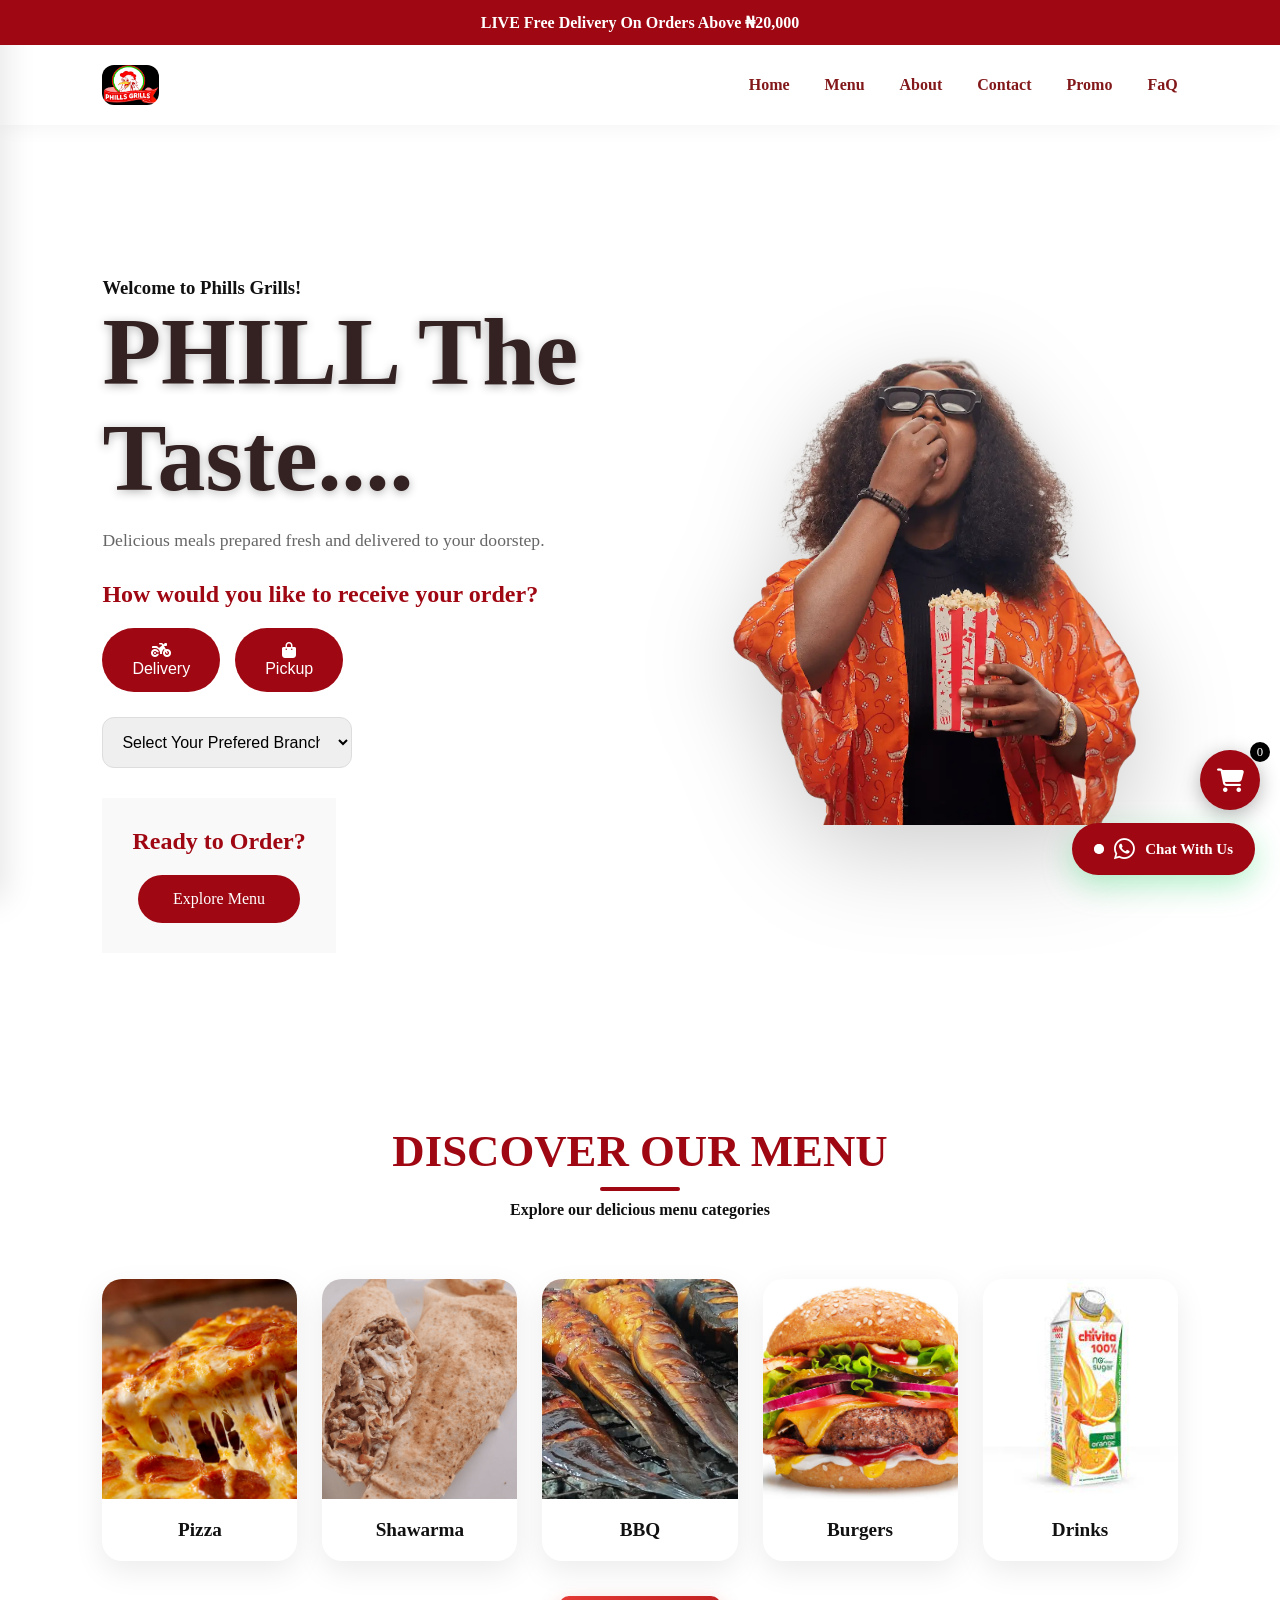
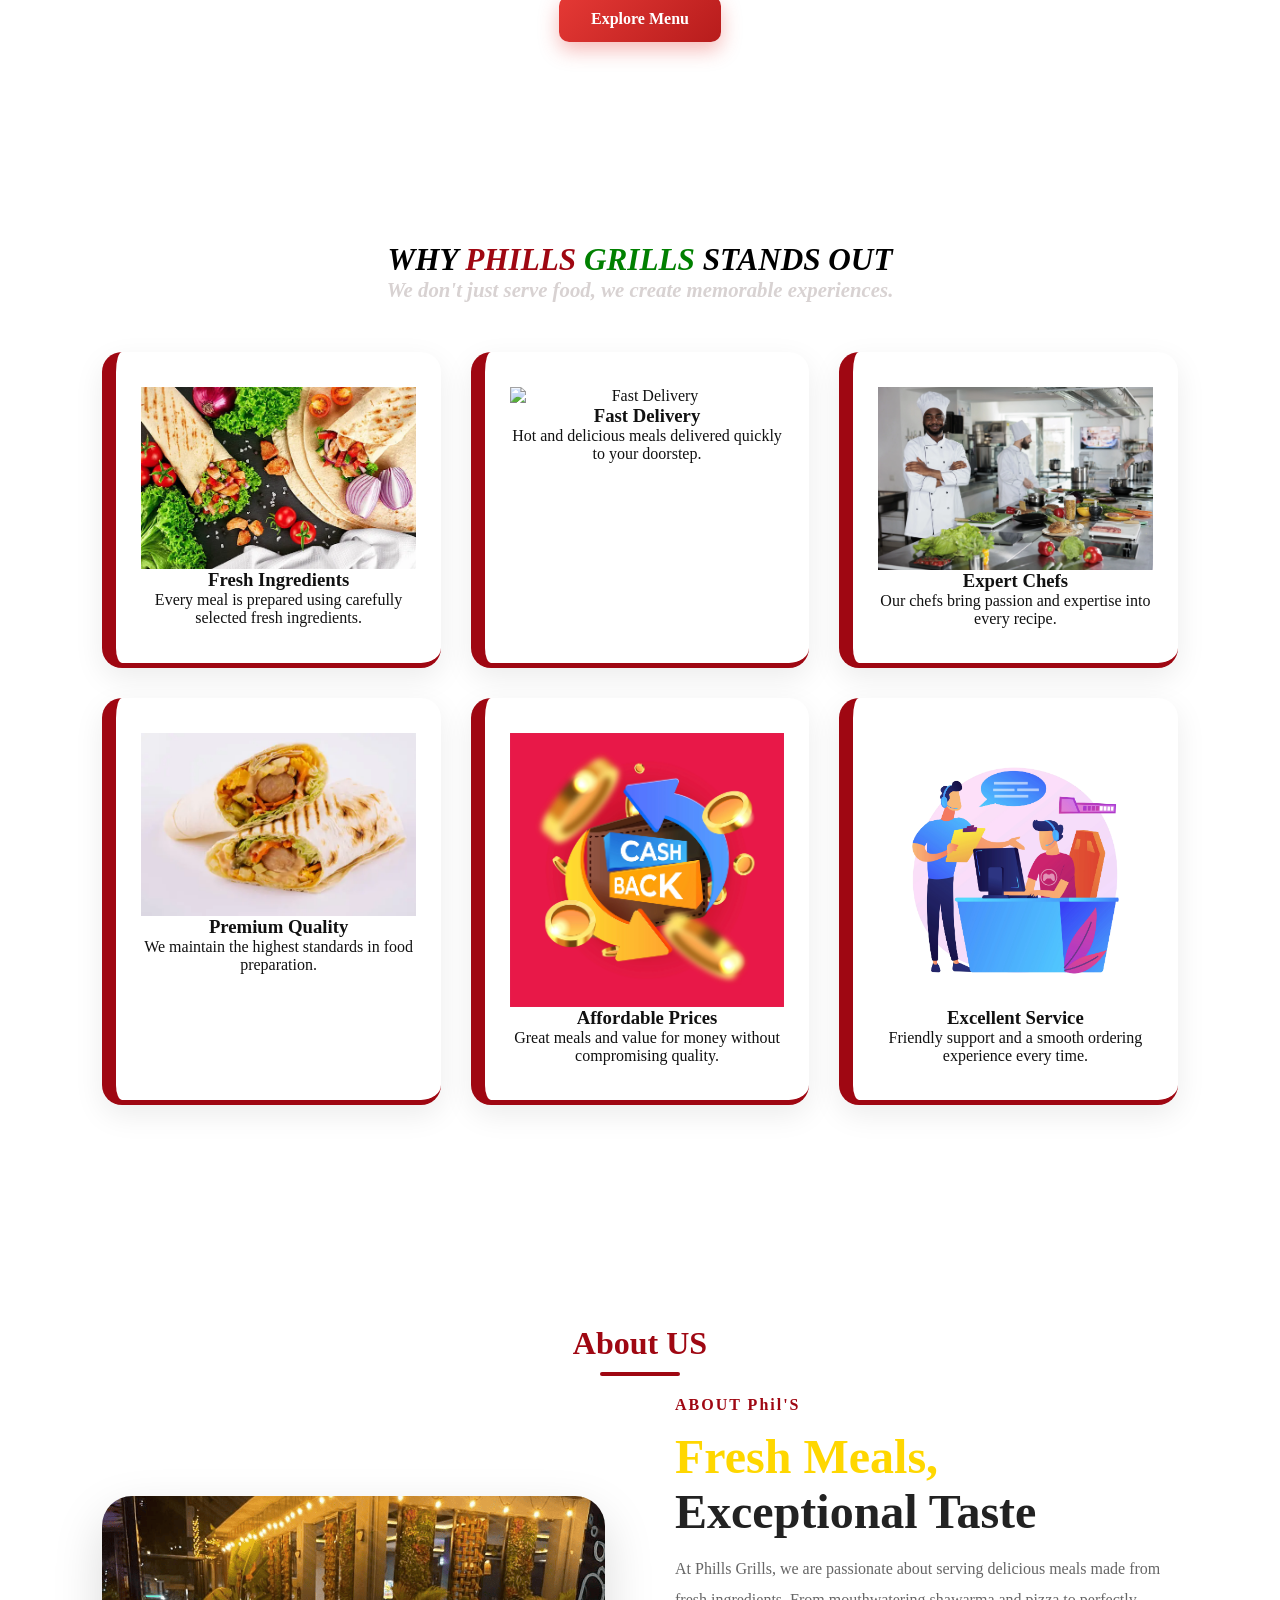
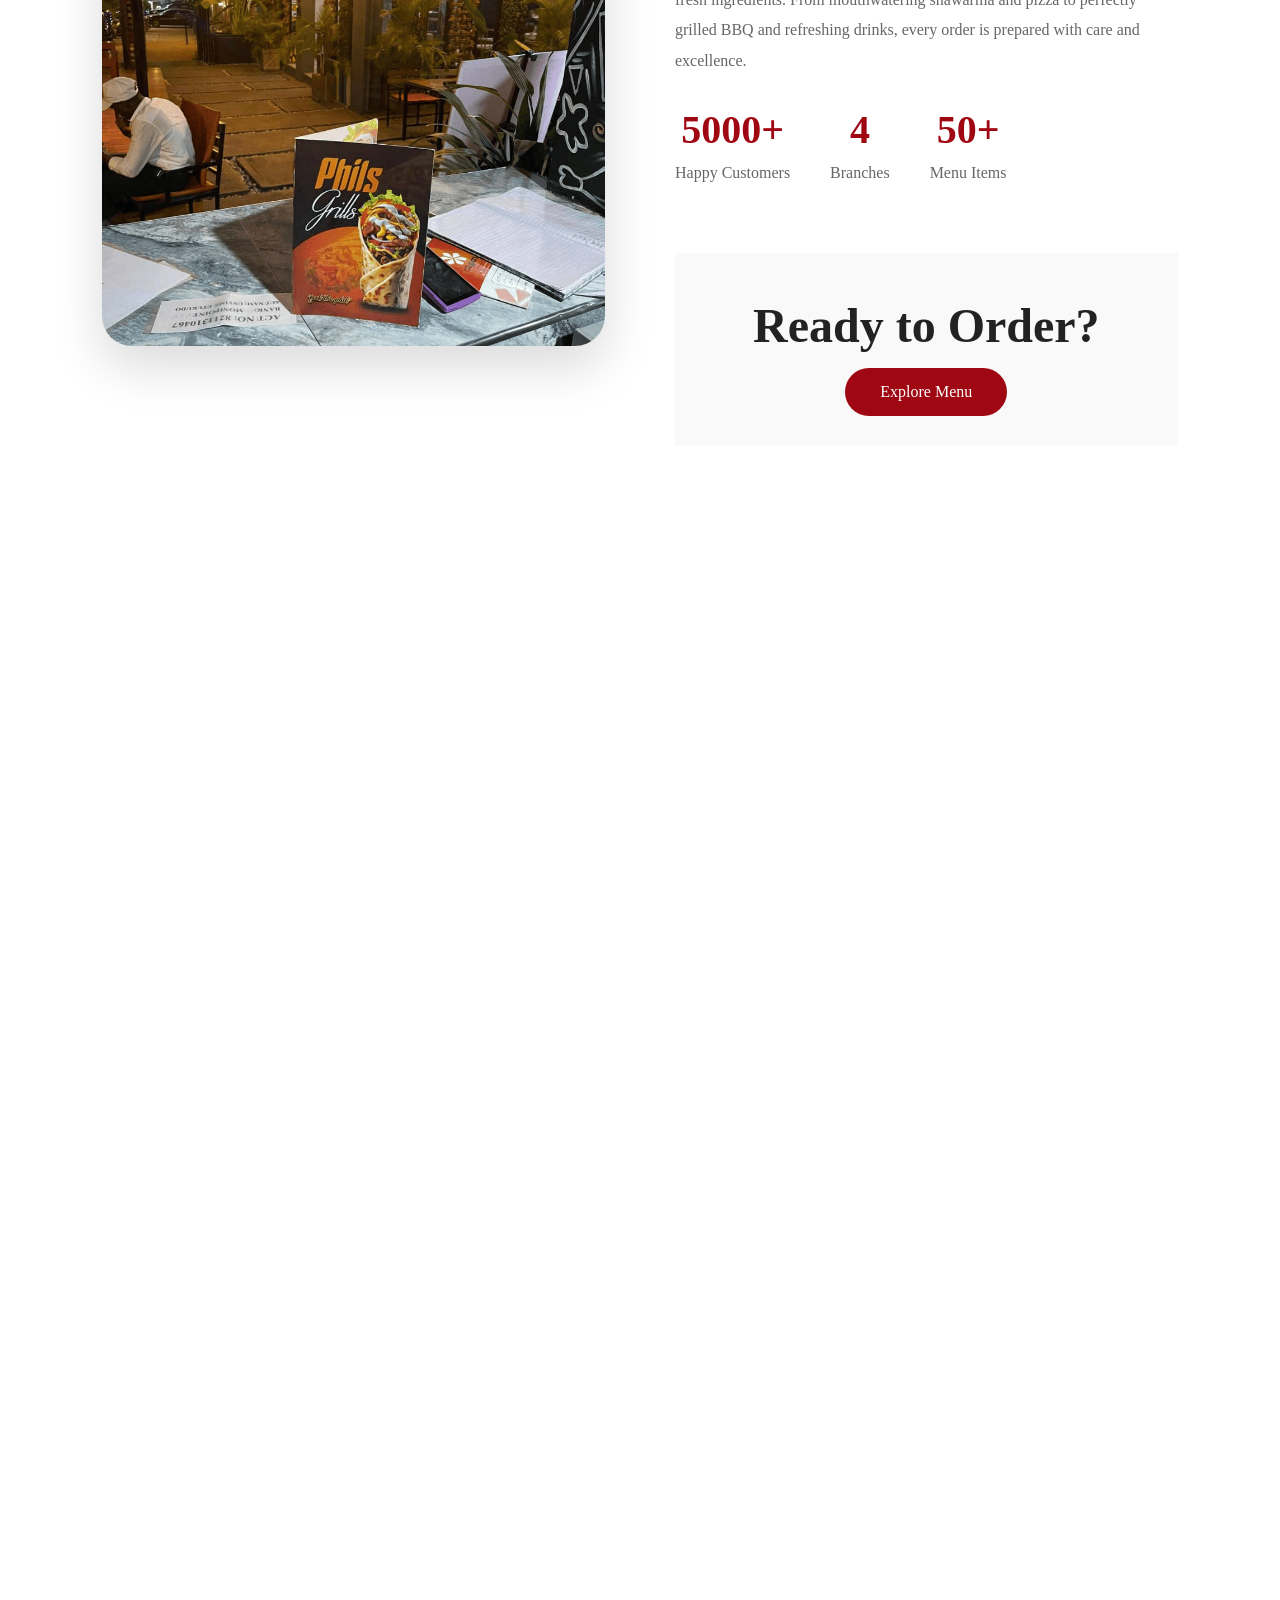
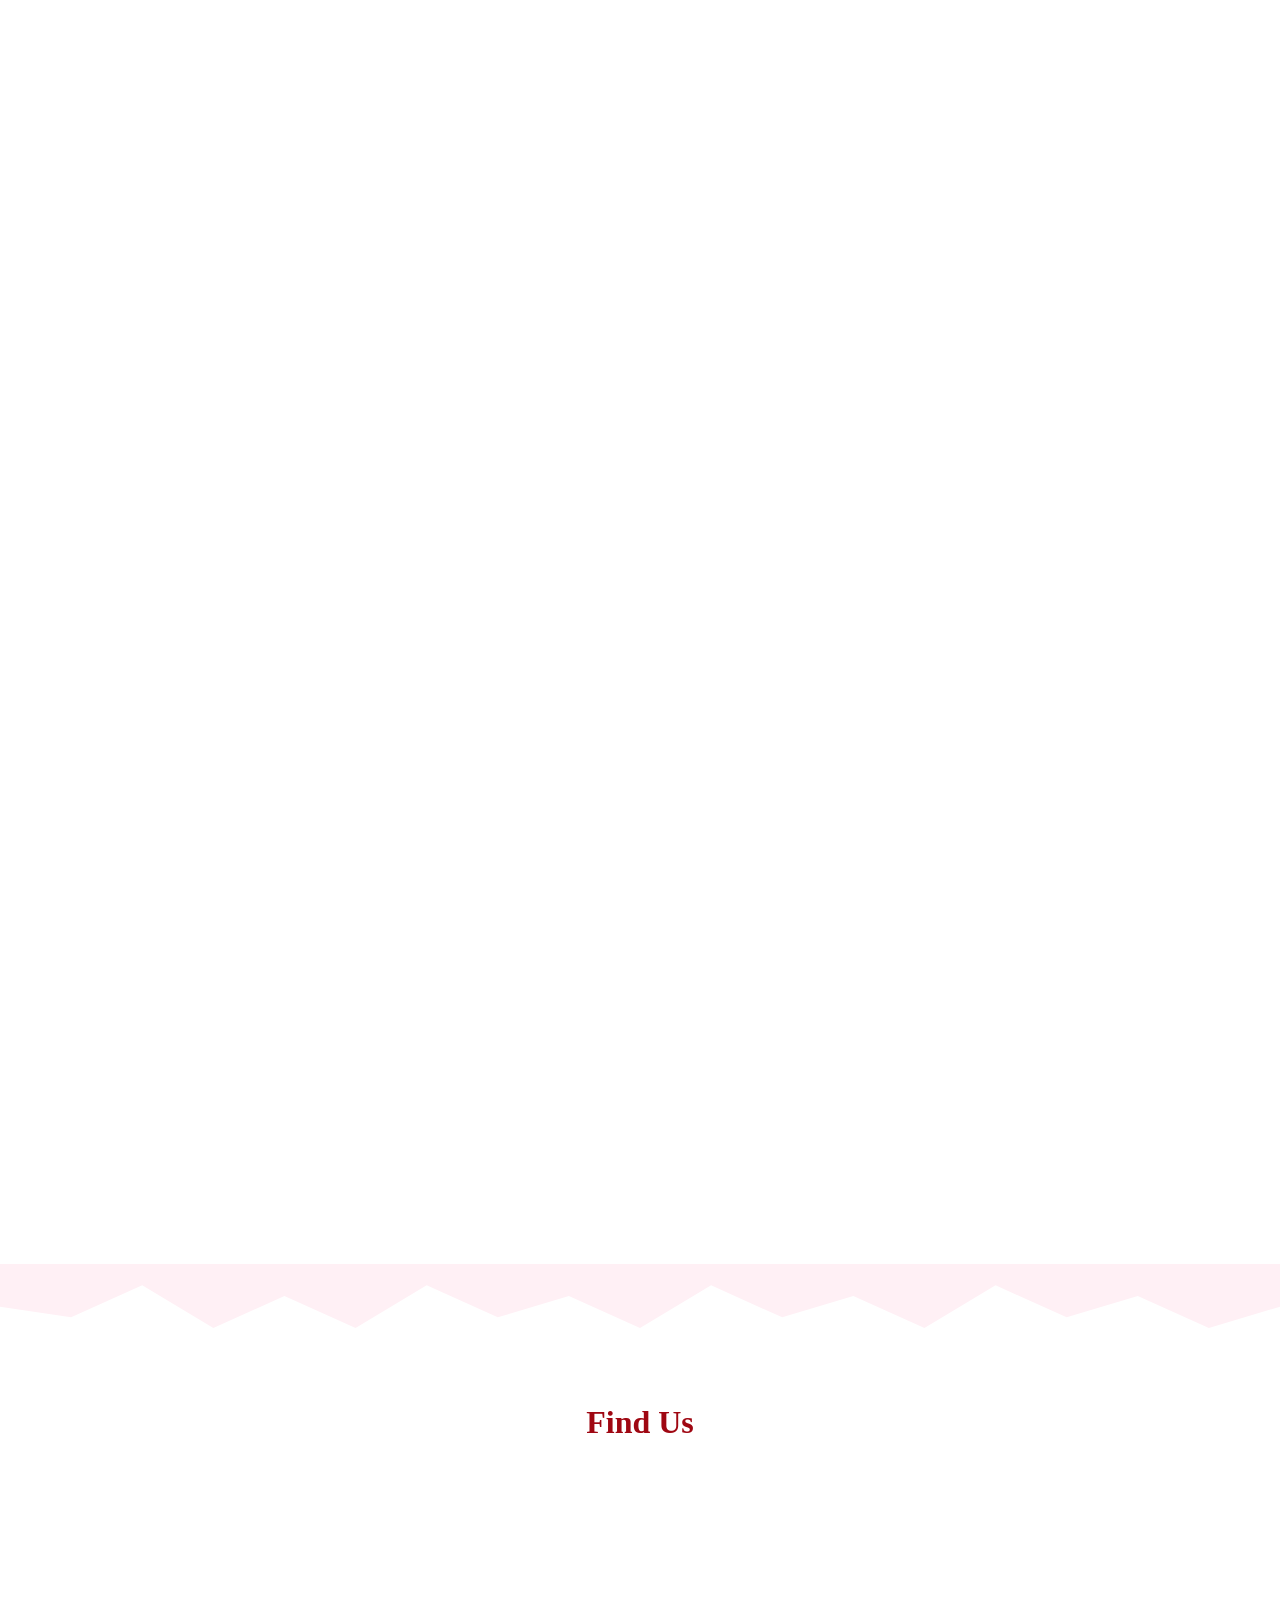
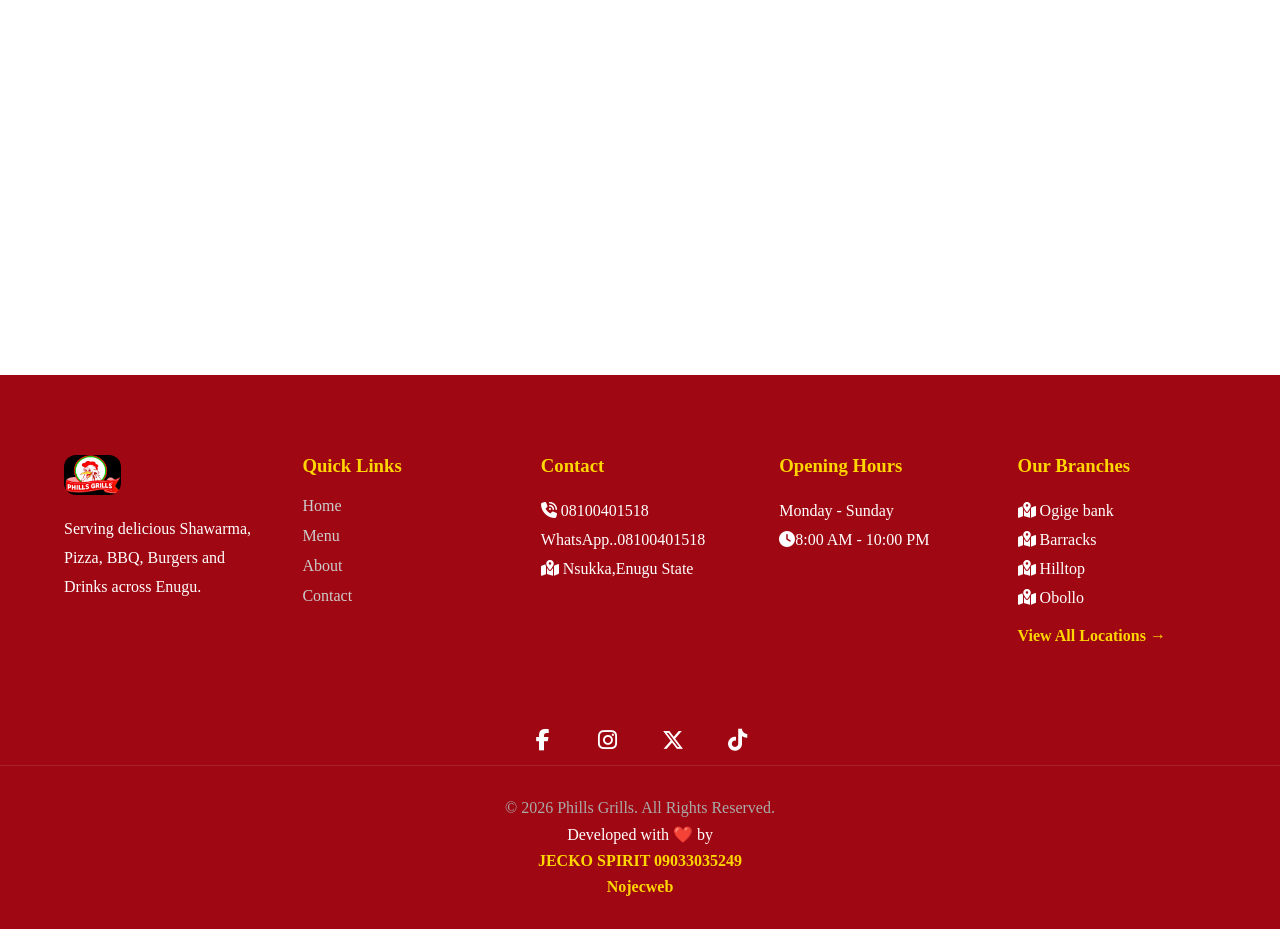
==== commit 1d64ea39: "Improved mobile responsiveness" ====
--- a/index.html
+++ b/index.html
@@ -64,15 +64,16 @@
 
         <div class="logo">
 
-            <img src="images/logo.png" loading="lazy">
+            <img src="images/logo.webp" loading="lazy">
         </div>
 
         <ul class="nav-links">
             <li><a href="index.html">Home</a></li>
             <li><a href="full-menu.html">Menu</a></li>
-            <li><a href="index.html#about">About</a></li>
+            <li><a href="about.html">About</a></li>
             <li><a href="index.html#contact">Contact</a></li>
             <li><a href="index.html#promo">Promo</a></li>
+            <li><a href="index.html#faq">FaQ</a></li>
         </ul>
 
 
@@ -106,10 +107,11 @@
 
 
         <a href="full-menu.html">Menu</a>
-        <a href="index.html#about">About</a>
+        <a href="about.html">About</a>
         <a href="index.html#contact">Contact</a>
-        <li><a href="index.html#promo">Promo</a></li>
+        <a href="index.html#promo">Promo</a>
         <a href="index.html">Home</a>
+        <a href="index.html#faq">FaQ</a>
 
         <a href="full-menu.html" class="mobile-order-btn">
             Order Now
@@ -195,7 +197,7 @@
 
 
 
-            <img src="images/hero-food.png" alt="Food">
+            <img src="images/hero-food.webp" alt="Food">
 
 
 
@@ -433,7 +435,7 @@
 
                         <h3 class="counter" data-target="5000">
 
-                            0
+                            5000+
 
                         </h3>
 
@@ -445,7 +447,7 @@
 
                         <h3 class="counter" data-target="4">
 
-                            0
+                            4
 
                         </h3>
 
@@ -457,7 +459,7 @@
 
                         <h3 class="counter" data-target="50">
 
-                            0
+                            50+
 
                         </h3>
 
@@ -1070,7 +1072,7 @@
 
                     <div class="logo">
 
-                        <img src="images/logo.png" loading="lazy">
+                        <img src="images/logo.webp" loading="lazy">
                     </div>
 
                 </h2>
--- a/css/style.css
+++ b/css/style.css
@@ -2276,8 +2276,8 @@
   background: white;
 
   padding: 35px 25px;
-  border-left: 7px solid oklch(44.4% .177 26.899);
-  border-bottom: 4px solid oklch(44.4% .177 26.899);
+  border-left: 14px solid oklch(44.4% .177 26.899);
+  border-bottom: 5px solid oklch(44.4% .177 26.899);
 
   text-align: center;
 
@@ -2292,15 +2292,7 @@
 
 }
 
-.why-card:hover {
-
-  transform:
-    translateY(-10px);
-
-  box-shadow:
-    0 15px 40px rgba(230, 0, 0, .15);
-
-}
+
 
 .why-card img {
 
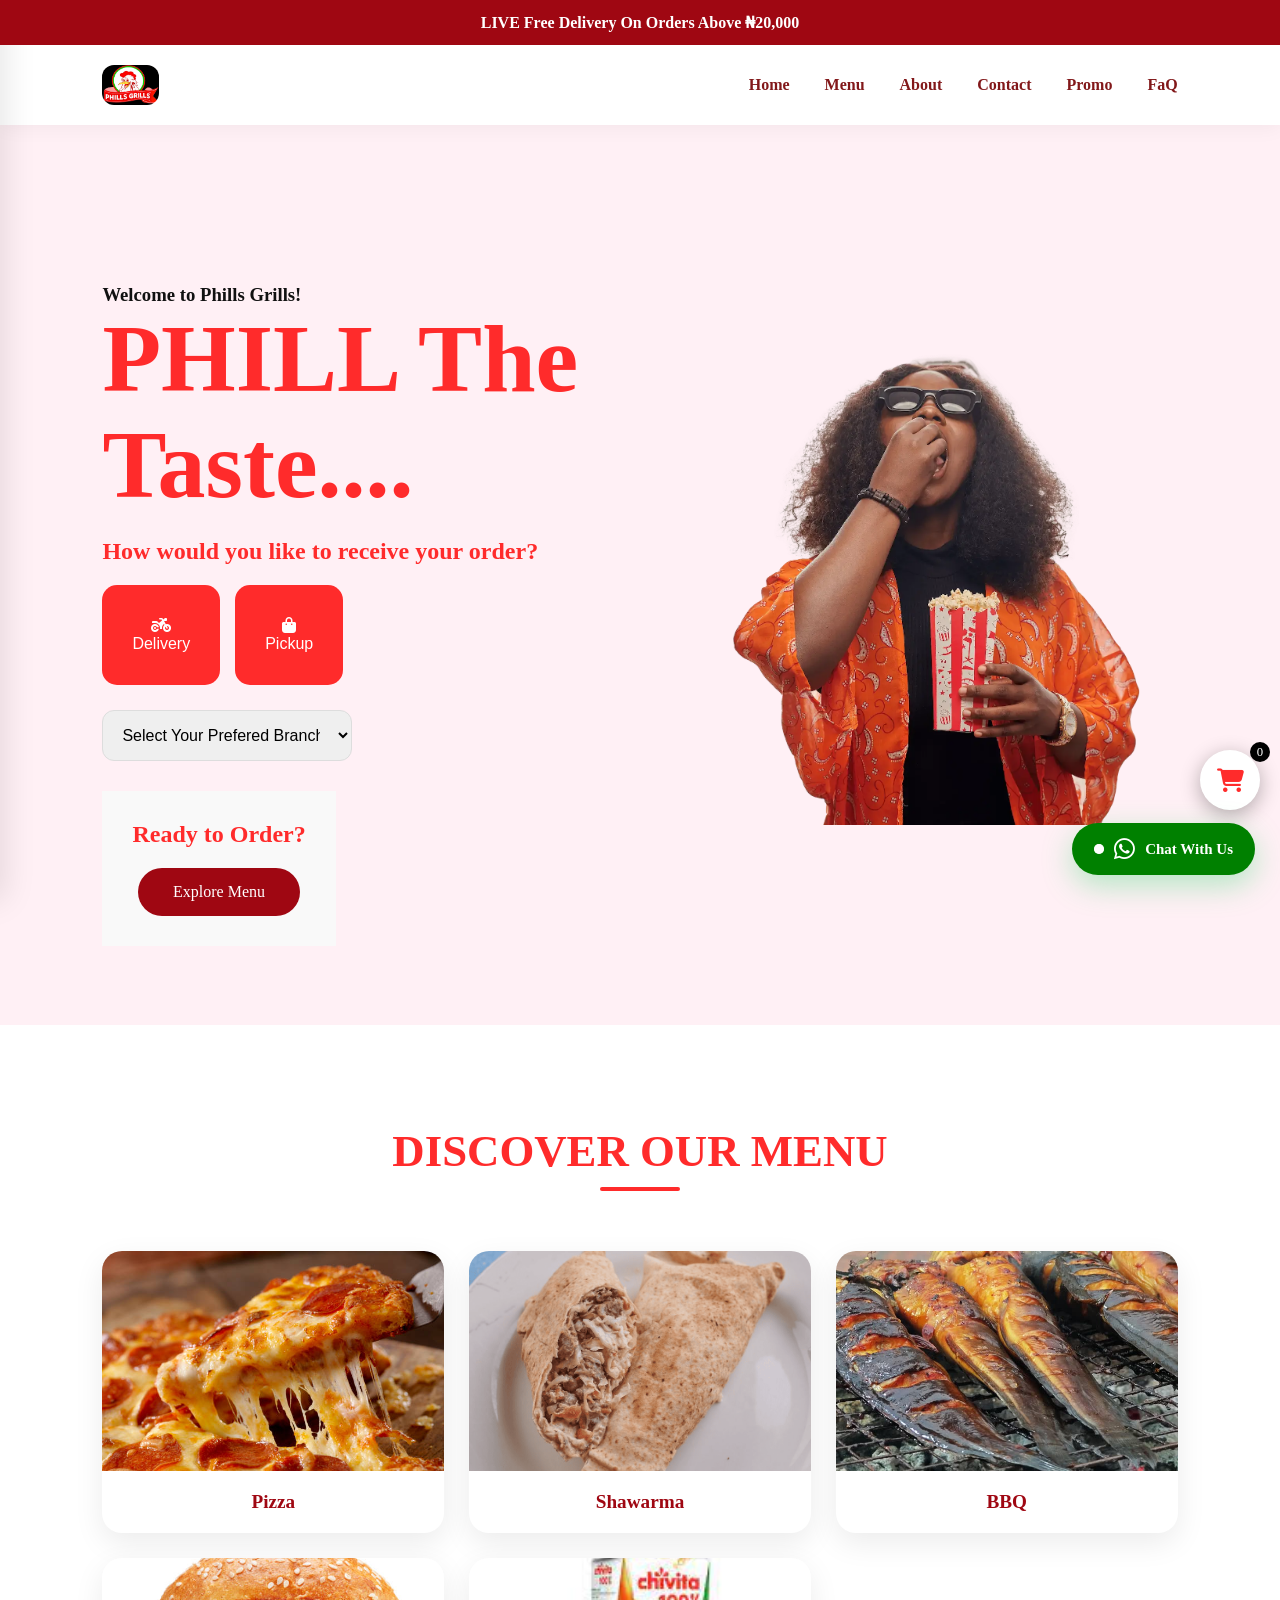
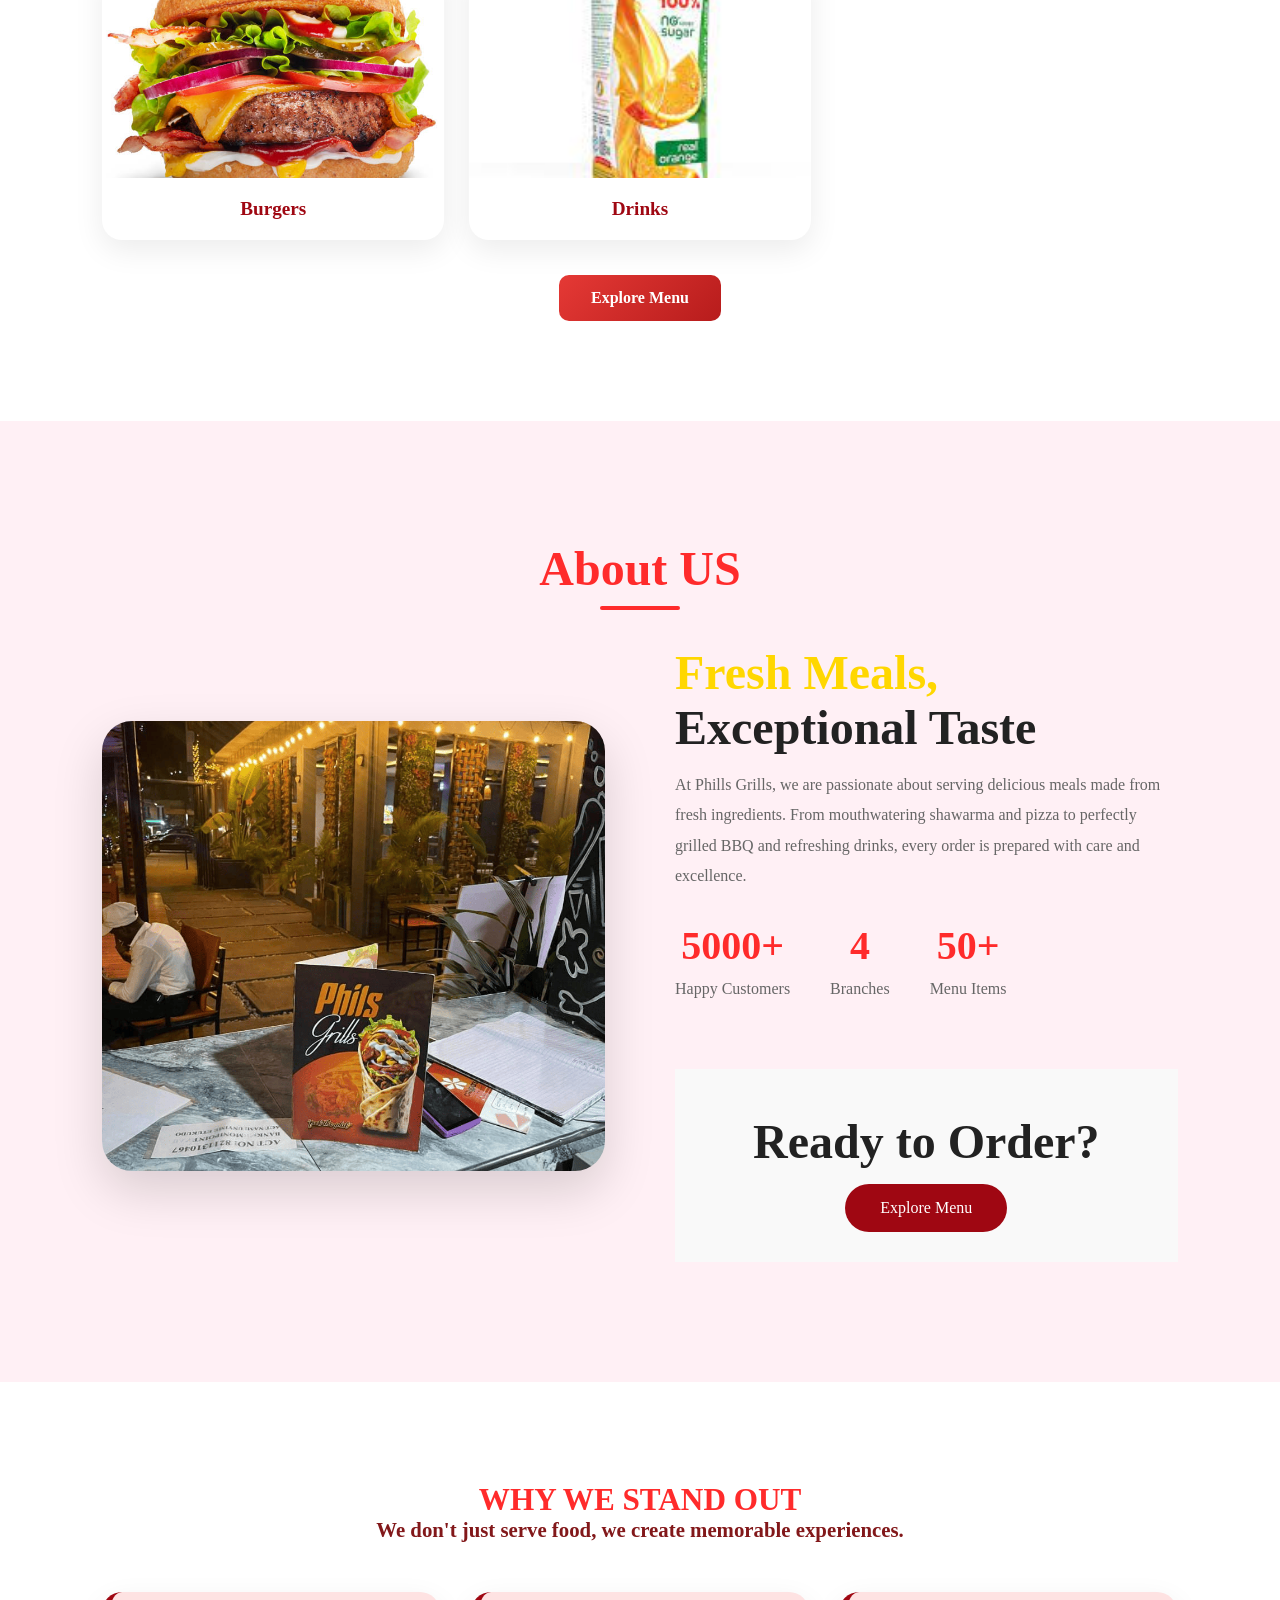
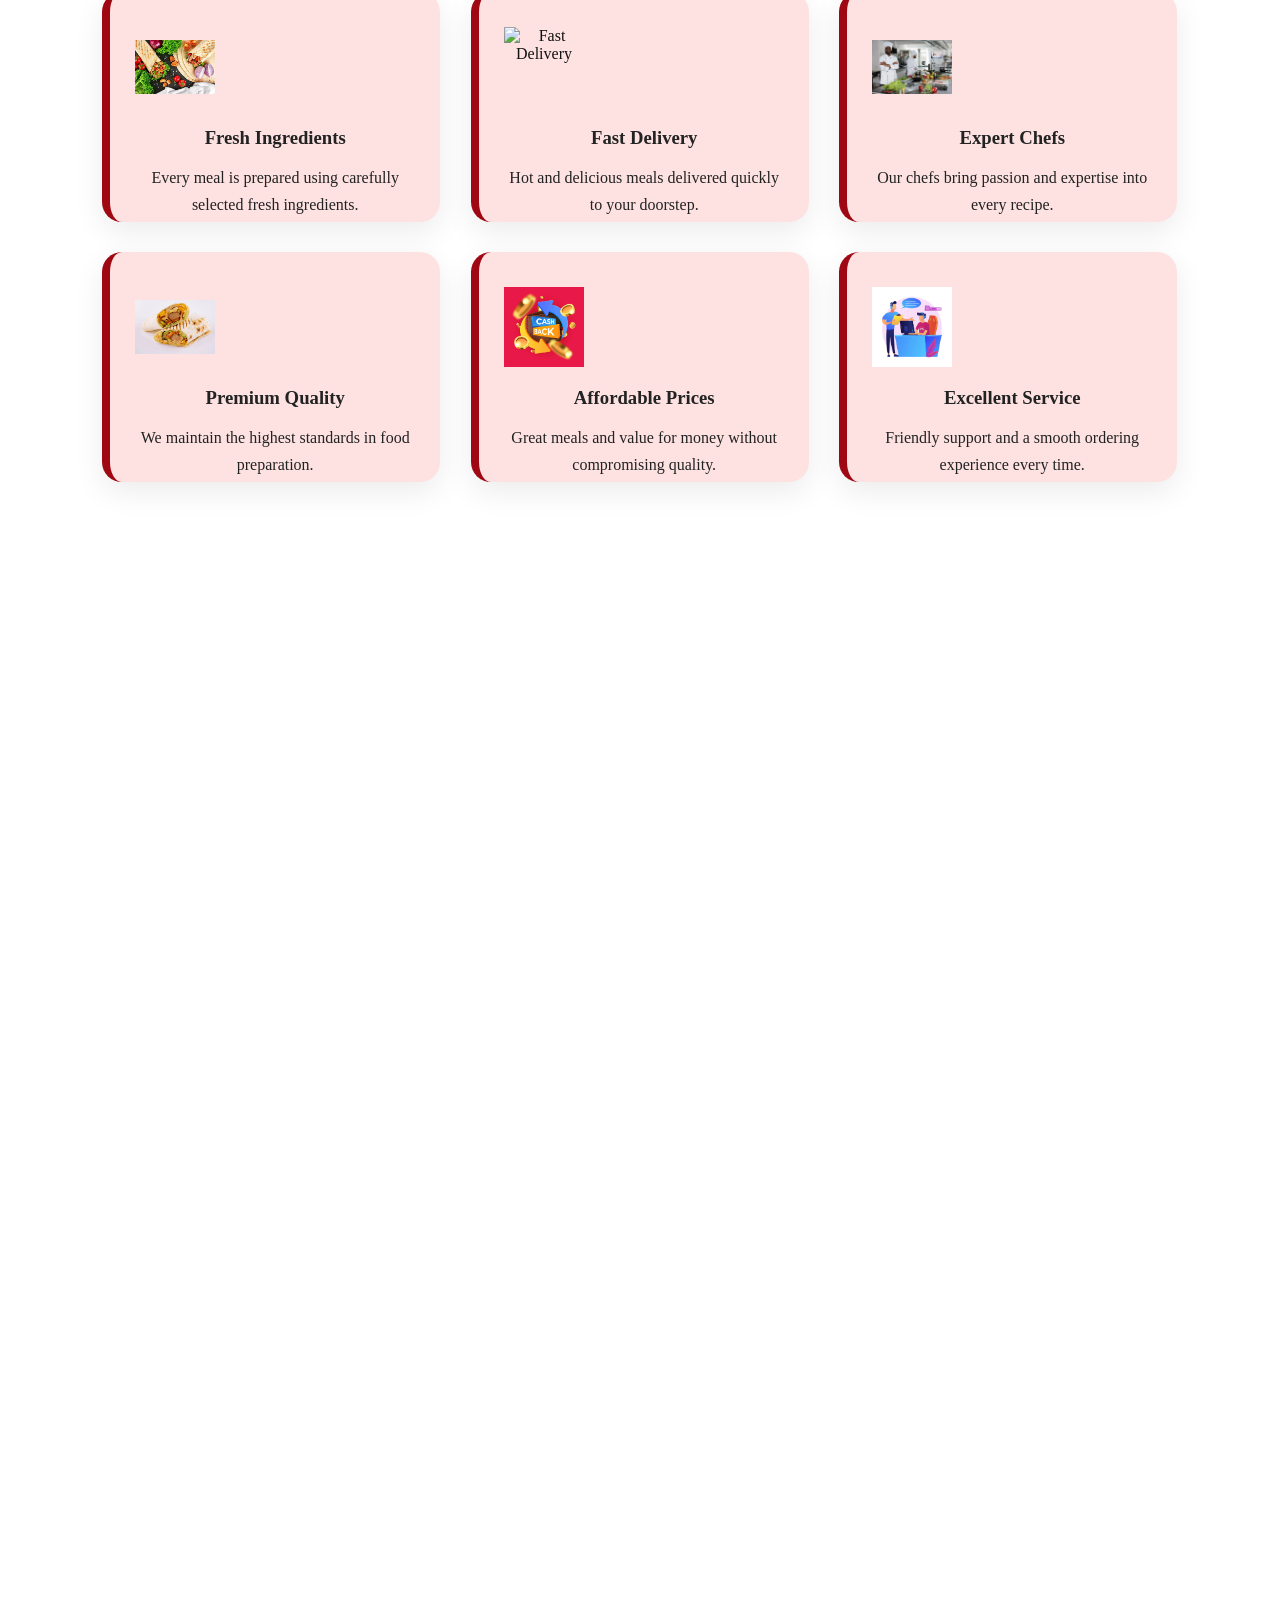
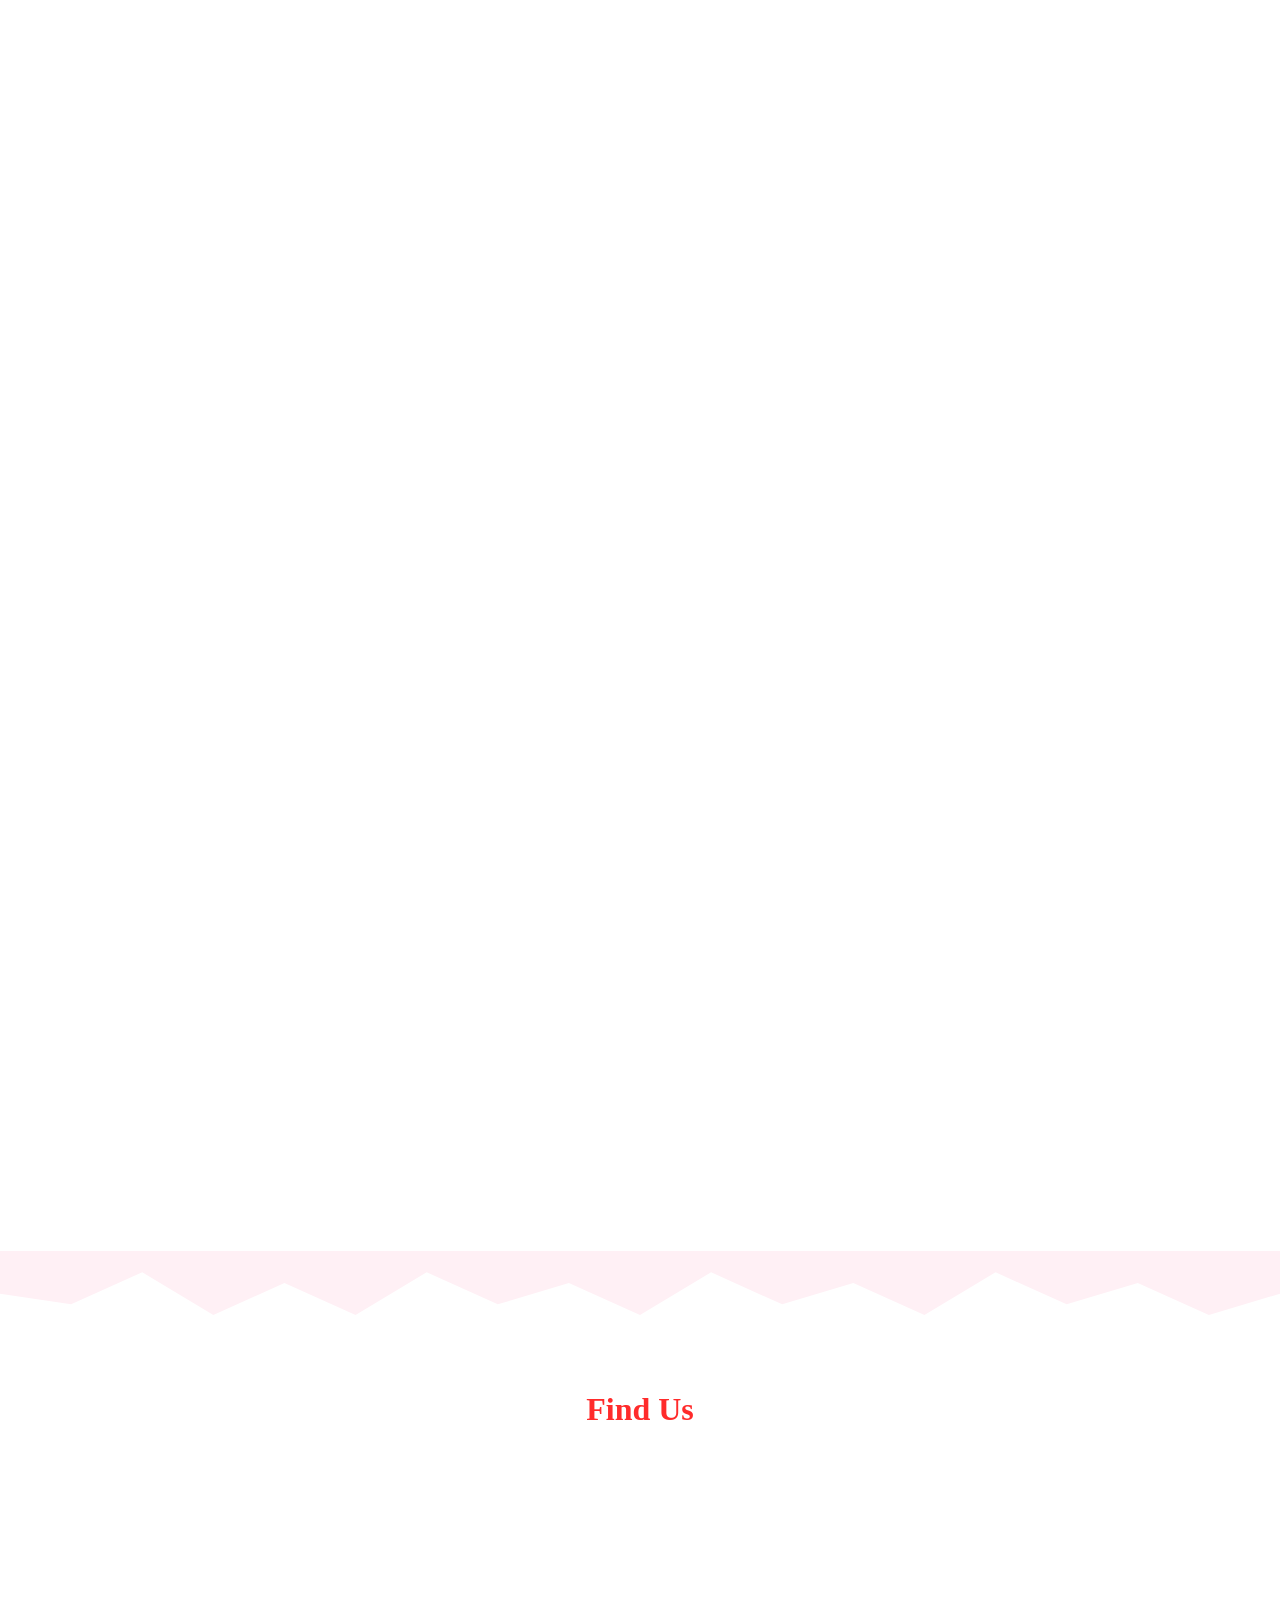
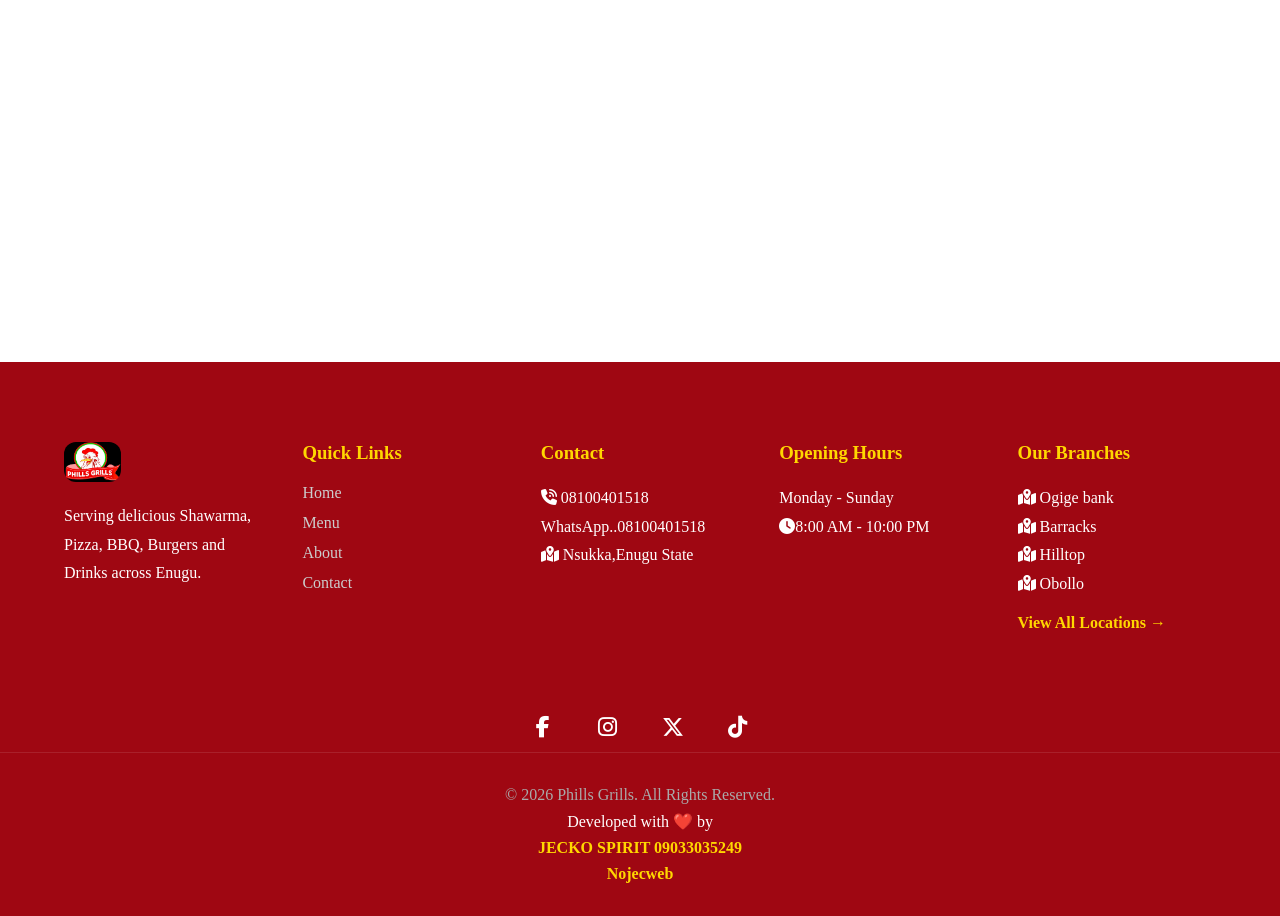
==== commit 913f6f68: "Describe your changes" ====
--- a/index.html
+++ b/index.html
@@ -129,13 +129,8 @@
 
             <h1>
 
-                PHILL
-                The Taste....
+                PHILL The Taste....
             </h1>
-
-            <p>
-                Delicious meals prepared fresh and delivered to your doorstep.
-            </p>
 
             <h2>How would you like to receive your order?</h2>
 
@@ -176,15 +171,15 @@
 
                 <section class="about-cta">
                     <h2>Ready to Order?</h2>
-                     <a href="full-menu.html" class="about-btn">
-
-                    Explore Menu
-
-                </a>
+                    <a href="full-menu.html" class="about-btn">
+
+                        Explore Menu
+
+                    </a>
                 </section>
 
                 <!-- <a href="full-menu.html" class="btn-outline"> -->
-                    <!-- View Menu -->
+                <!-- View Menu -->
                 <!-- </a> -->
 
             </div>
@@ -193,13 +188,7 @@
 
         <div class="hero-image reveal">
 
-
-
-
-
-            <img src="images/hero-food.webp" alt="Food">
-
-
+            <img id="heroImage" src="images/hero-food.webp" alt="Food">
 
         </div>
 
@@ -215,7 +204,7 @@
         <div class="section-title">
 
             <h2 class="category-h2"><span>DISCOVER</span> OUR MENU</h2>
-            <h4>Explore our delicious menu categories</h4>
+            <!-- <h4>Explore our delicious menu categories</h4> -->
 
 
         </div>
@@ -287,104 +276,6 @@
     <!-- =================featured shawama============================== -->
 
 
-
-
-
-    <!-- why us==================================== -->
-
-
-
-    <section class="why-us" reveal>
-
-        <div class="section-titlllle">
-
-            <h2>WHY <span class="spack">PHILLS </span><span class="spoon">GRILLS</span> STANDS OUT</h2>
-
-            <p>
-                We don't just serve food, we create memorable experiences.
-            </p>
-
-        </div>
-
-        <div class="why-us-container">
-
-            <div class="why-card1">
-
-                <img src="images/freshfood.webp" alt="Fresh Food" loading="lazy">
-
-                <h3>Fresh Ingredients</h3>
-
-                <p>
-                    Every meal is prepared using carefully selected fresh ingredients.
-                </p>
-
-            </div>
-
-            <div class="why-card1">
-
-                <img src="images/fast-delivery.webp" alt="Fast Delivery" loading="lazy">
-
-                <h3>Fast Delivery</h3>
-
-                <p>
-                    Hot and delicious meals delivered quickly to your doorstep.
-                </p>
-
-            </div>
-
-            <div class="why-card1">
-
-                <img src="images/chef.webp" alt="Professional Chefs" loading="lazy">
-
-                <h3>Expert Chefs</h3>
-
-                <p>
-                    Our chefs bring passion and expertise into every recipe.
-                </p>
-
-            </div>
-
-            <div class="why-card1">
-
-                <img src="images/quality.webp" alt="Quality" loading="lazy">
-
-                <h3>Premium Quality</h3>
-
-                <p>
-                    We maintain the highest standards in food preparation.
-                </p>
-
-            </div>
-
-            <div class="why-card1">
-
-                <img src="images/affordable.webp" alt="Affordable" loading="lazy">
-
-                <h3>Affordable Prices</h3>
-
-                <p>
-                    Great meals and value for money without compromising quality.
-                </p>
-
-            </div>
-
-            <div class="why-card1">
-
-                <img src="images/support (1).webp" alt="Customer Support" loading="lazy">
-
-                <h3>Excellent Service</h3>
-
-                <p>
-                    Friendly support and a smooth ordering experience every time.
-                </p>
-
-            </div>
-
-        </div>
-
-    </section>
-
-
     <!-- ==================about================ -->
 
     <section class="about reveal" id="about">
@@ -405,9 +296,6 @@
 
             <div class="about-content">
 
-                <span class="about-tag">
-                    ABOUT Phil'S
-                </span>
 
                 <h2>
 
@@ -471,14 +359,14 @@
 
                 <section class="about-cta">
                     <h2>Ready to Order?</h2>
-                     <a href="full-menu.html" class="about-btn">
-
-                    Explore Menu
-
-                </a>
+                    <a href="full-menu.html" class="about-btn">
+
+                        Explore Menu
+
+                    </a>
                 </section>
 
-               
+
 
             </div>
 
@@ -487,6 +375,103 @@
     </section>
 
 
+
+     <!-- why us==================================== -->
+
+
+
+    <section class="why-us" reveal>
+
+        <div class="section-titlllle">
+
+            <h2>WHY WE STAND OUT</h2>
+
+            <p>
+                We don't just serve food, we create memorable experiences.
+            </p>
+
+        </div>
+
+        <div class="why-us-container">
+
+            <div class="why-card">
+
+                <img src="images/freshfood.webp" alt="Fresh Food" loading="lazy">
+
+                <h3>Fresh Ingredients</h3>
+
+                <p>
+                    Every meal is prepared using carefully selected fresh ingredients.
+                </p>
+
+            </div>
+
+            <div class="why-card">
+
+                <img src="images/fast-delivery.webp" alt="Fast Delivery" loading="lazy">
+
+                <h3>Fast Delivery</h3>
+
+                <p>
+                    Hot and delicious meals delivered quickly to your doorstep.
+                </p>
+
+            </div>
+
+            <div class="why-card">
+
+                <img src="images/chef.webp" alt="Professional Chefs" loading="lazy">
+
+                <h3>Expert Chefs</h3>
+
+                <p>
+                    Our chefs bring passion and expertise into every recipe.
+                </p>
+
+            </div>
+
+            <div class="why-card">
+
+                <img src="images/quality.webp" alt="Quality" loading="lazy">
+
+                <h3>Premium Quality</h3>
+
+                <p>
+                    We maintain the highest standards in food preparation.
+                </p>
+
+            </div>
+
+            <div class="why-card">
+
+                <img src="images/affordable.webp" alt="Affordable" loading="lazy">
+
+                <h3>Affordable Prices</h3>
+
+                <p>
+                    Great meals and value for money without compromising quality.
+                </p>
+
+            </div>
+
+            <div class="why-card">
+
+                <img src="images/support (1).webp" alt="Customer Support" loading="lazy">
+
+                <h3>Excellent Service</h3>
+
+                <p>
+                    Friendly support and a smooth ordering experience every time.
+                </p>
+
+            </div>
+
+        </div>
+
+    </section>
+
+
+
     <!-- ==================testimonial======================= -->
 
 
@@ -494,7 +479,7 @@
 
         <div class="section-titlllle">
 
-            <h2>WHAT <span class="spp">OUR CUSTOMERS</span> SAY</h2>
+            <h2>OUR CUSTOMERS Reviews</h2>
 
             <p>
                 reviews from satisfied customers.
@@ -725,12 +710,6 @@
         <div class="section-titlllle">
 
             <h2>CONTACT <span class="spp">US</span></h2>
-
-            <p class="contact-pp">
-
-                We'd love to hear from you.
-
-            </p>
 
         </div>
 
--- a/css/style.css
+++ b/css/style.css
@@ -294,18 +294,18 @@
 
   margin-bottom: 20px;
 
-  color: rgb(52, 33, 33);
-   text-shadow: 0 2px 10px rgba(0,0,0,0.3);
+  color: var(--primary-red);
+   
 }
 
 .hero-text h2 {
-  color: oklch(44.4% .177 26.899);
+  color: var(--primary-red);
   margin-bottom: 20px;
 }
 
 .hero-text p {
 
-  color: #666;
+  color: var(--primary-red);
 
   font-size: 1.1rem;
 
@@ -329,18 +329,19 @@
 
   padding: 14px 30px;
 
-  border-radius: 50px;
+  border-radius: 15px;
 
   font-size: 1rem;
 
   cursor: pointer;
 
   transition: .3s;
+  height: 100px;
 }
 
 .delivery-btn {
 
-  background: oklch(44.4% .177 26.899);
+  background: var(--primary-red);
 
   color: white;
 }
@@ -377,19 +378,70 @@
 
 
 .hero-image {
-
-  flex: 1;
+    overflow: hidden;
+     flex: 1;
 }
 
 .hero-image img {
-
-  width: 100%;
-
-  animation:
-    float 4s ease-in-out infinite;
-}
-
-
+    width: 100%;
+    height: 500px;
+    object-fit: cover;
+    border-radius: 8px;
+}
+
+.animate-hero {
+    animation: heroZoomRight 1.5s ease-out forwards;
+}
+
+@keyframes heroZoomRight {
+
+    0% {
+        opacity: 0;
+        transform: translateX(-350px) scale(0.6);
+    }
+
+    100% {
+        opacity: 1;
+        transform: translateX(0) scale(1);
+    }
+
+}
+
+#heroImage {
+
+    transition:
+    opacity .5s ease,
+    transform .5s ease;
+
+    opacity: 1;
+
+    transform: scale(1);
+}
+
+#heroImage.fade-out {
+
+    opacity: 1;
+
+    transform: scale(1.08);
+}
+
+@keyframes heroZoomRight {
+
+    0% {
+        opacity: 0;
+        transform:
+        translateX(-80px)
+        scale(0.85);
+    }
+
+    100% {
+        opacity: 1;
+        transform:
+        translateX(0)
+        scale(1);
+    }
+
+}
 @keyframes float {
 
   0% {
@@ -440,66 +492,27 @@
   box-sizing: border-box;
 }
 
-.hero-image {
-
-  flex: 1;
+
+
+
+
+
+.hero {
+
+  min-height: 100vh;
 
   display: flex;
 
-  justify-content: center;
+  justify-content: space-between;
 
   align-items: center;
 
-  position: relative;
-}
-
-.hero-image img {
-
-  width: 100%;
-   height: 500px;
-    object-fit: cover;
-
-  filter:
-    drop-shadow(0 25px 50px rgba(0, 0, 0, .20));
-
-  animation:
-    float 4s ease-in-out infinite;
-  perspective: 1000px;
-  /* IMPORTANT: enables 3D effect */
-}
-
-
-
-/*  3D HOVER EFFECT */
-.circle:hover {
-  transform: rotateY(15deg) rotateX(10deg) scale(1.05);
-  box-shadow: 0 30px 60px rgba(0, 0, 0, 0.35);
-}
-
-/* image slight zoom on hover */
-.circle:hover img {
-  transform: scale(1.1);
-}
-
-.hero {
-
-  min-height: 100vh;
-
-  display: flex;
-
-  justify-content: space-between;
-
-  align-items: center;
-
   gap: 50px;
 
   padding: 0 8%;
 
 
-  background:
-    linear-gradient(to right,
-      #ffffff,
-      #fff);
+  background: lavenderblush;
 }
 
 
@@ -514,7 +527,7 @@
 
   .hero-text h1 {
 
-    font-size: 3rem;
+    font-size: 2.5rem;
   }
 
   .hero-image img {
@@ -535,7 +548,8 @@
 
     /* text-align: center; */
 
-    padding: 120px 20px 50px;
+    padding: 60px 20px 50px;
+    text-align: center;
   }
 
   .hero-text {
@@ -545,9 +559,10 @@
 
   .hero-text h1 {
 
-    font-size: 2.4rem;
+    font-size: 0.5rem;
 
     line-height: 1.2;
+    color: var(--primary-red);
     
   }
 
@@ -740,21 +755,21 @@
 
     transition: all 0.3s ease;
 
-    box-shadow: 0 8px 20px rgba(229, 57, 53, 0.35);
+    
 }
 
 .center-btn:hover{
     transform: translateY(-4px) scale(1.03);
 }
 .spp{
-  color: oklch(44.4% .177 26.899);
+  color: var(--primary-red);
 }
 
 .section-title h2 {
 
   font-size: 2.8rem;
 
-  color: oklch(44.4% .177 26.899);
+  color: var(--primary-red);
 
   margin-bottom: 10px;
   position: relative;
@@ -764,7 +779,7 @@
     display: block;
     width: 80px;
     height: 4px;
-    background: oklch(44.4% .177 26.899);
+    background: var(--primary-red);
     margin: 10px auto 0;
     border-radius: 10px;
 }
@@ -783,7 +798,7 @@
   display: grid;
 
   grid-template-columns:
-    repeat(5, 1fr);
+    repeat(3, 1fr);
 
   gap: 25px;
 }
@@ -825,7 +840,7 @@
 
   font-size: 1.2rem;
 
-  color: #111;
+  color: oklch(44.4% .177 26.899);
 }
 
 .category-card:hover {
@@ -2058,7 +2073,7 @@
 
   gap: 10px;
 
-  background: oklch(44.4% .177 26.899);
+  background: green;
 
   color: white;
 
@@ -2240,7 +2255,7 @@
 
   padding: 100px 8%;
 
-  background: #fff;
+  background: #ffffff;
 
 }
 
@@ -2259,39 +2274,96 @@
 
 .section-titlllle{
   text-align: center;
-  color: #000;
+  color: var(--primary-red);
   font-weight: 600;
-  font-style: oblique;
+  font-style: normal;
   font-size: 1.3rem;
   
 }
-.section-titlllle h1{
-  font-weight: 800;
-  font-size: 4rem;
-}
-
-
-.why-card1 {
-
-  background: white;
+
+
+
+.why-card {
+
+  background:   #FEE2E2;
 
   padding: 35px 25px;
-  border-left: 14px solid oklch(44.4% .177 26.899);
-  border-bottom: 5px solid oklch(44.4% .177 26.899);
+
+   border-left: 8px solid oklch(44.4% .177 26.899);
 
   text-align: center;
 
   border-radius: 20px;
 
   box-shadow:
-    0 10px 30px rgba(0, 0, 0, .08);
-
-  transition: .4s;
+    0 10px 30px rgba(0,0,0,.08);
 
   cursor: pointer;
 
-}
-
+  height: 230px;
+
+  opacity: 0;
+
+  transform:
+    translateX(120px)
+    scale(0.9);
+
+  animation:
+    slideInRight 1s ease forwards;
+
+}
+
+
+@keyframes slideInRight {
+
+  0% {
+
+    opacity: 0;
+
+    transform:
+      translateX(120px)
+      scale(0.9);
+
+  }
+
+  100% {
+
+    opacity: 1;
+
+    transform:
+      translateX(0)
+      scale(1);
+
+  }
+
+}
+
+.why-card:hover {
+
+  transform:
+    translateY(-12px)
+    scale(1.03);
+
+  box-shadow:
+    0 20px 40px rgba(0,0,0,.15);
+
+}
+
+.why-card:nth-child(1) {
+  animation-delay: .2s;
+}
+
+.why-card:nth-child(2) {
+  animation-delay: .4s;
+}
+
+.why-card:nth-child(3) {
+  animation-delay: .6s;
+}
+
+.why-card:nth-child(4) {
+  animation-delay: .8s;
+}
 
 
 .why-card img {
@@ -2316,7 +2388,7 @@
 
 .why-card p {
 
-  color: #ded5d5;
+  color:#222;
 
   line-height: 1.7;
 
@@ -2346,15 +2418,15 @@
 
   padding: 120px 8%;
 
-  background: #fff;
+  background: lavenderblush;
 
 }
 .about h1{
   text-align: center;
-  font-size: xx-large;
+  font-size: 3rem;
   font-weight: 800;
   margin-bottom: 20px;
-  color: oklch(44.4% .177 26.899);
+  color: var(--primary-red);
   position: relative;
 
 }
@@ -2363,7 +2435,7 @@
     display: block;
     width: 80px;
     height: 4px;
-    background: oklch(44.4% .177 26.899);
+    background: var(--primary-red);
     margin: 10px auto 0;
     border-radius: 10px;
 }
@@ -2470,7 +2542,7 @@
 
 .about-tag {
 
-  color: oklch(44.4% .177 26.899);
+  color: var(--primary-red);
 
   font-weight: 700;
 
@@ -2516,10 +2588,8 @@
 
 .stat h3 {
 
-  color: oklch(44.4% .177 26.899);
+  color: var(--primary-red);
   font-size: 2.5rem;
-
-  color: oklch(44.4% .177 26.899);
 
   font-weight: 800;
 
@@ -2649,7 +2719,7 @@
 
   width: 100%;
 
-  background: white;
+  background: lightyellow;
 
   padding: 40px;
 
@@ -2692,13 +2762,13 @@
 
   margin-bottom: 20px;
 
-  border: 4px solid oklch(44.4% .177 26.899);
+  /* border: 4px solid oklch(44.4% .177 26.899); */
 
 }
 
 .stars {
 
-  color: #cf2e2e;
+  color: gold;
 
   font-size: 1.2rem;
 
@@ -2706,7 +2776,7 @@
 
 }
 
-.stars i {
+.stars  {
 
   animation: starGlow 2s infinite;
 
@@ -2761,7 +2831,7 @@
 
   border-radius: 50%;
 
-  background: oklch(44.4% .177 26.899);
+  background: var(--primary-red);
 
   color: white;
 
@@ -2864,7 +2934,7 @@
 
   display: inline-block;
 
-  background: oklch(44.4% .177 26.899);
+  background: var(--primary-red);
 
   color: white;
 
@@ -3195,7 +3265,7 @@
 .map-section h2 {
   margin-bottom: 20px;
   font-size: 32px;
-  color: oklch(44.4% .177 26.899);
+  color: var(--primary-red);
 }
 
 
@@ -3420,7 +3490,7 @@
   
 }
 .section-titlllle p{
-  color: #d8d2d2;
+  color: oklch(39.6% .141 25.723);
 }
 
 .faq-container {
@@ -3448,6 +3518,7 @@
 
 .section-sectiontitle p {
   color: rgb(100, 84, 84);
+  font-size: 1.2rem;
 }
 
 .faq-question {
@@ -3793,8 +3864,8 @@
   right: 20px;
   width: 60px;
   height: 60px;
-  background: oklch(44.4% .177 26.899);
-  color: white;
+  background: white;
+  color: var(--primary-red);
   border-radius: 50%;
   display: flex;
   align-items: center;
@@ -3857,7 +3928,7 @@
 
   transform: translateY(-50%);
 
-  color: #999;
+  color: var(--primary-red);
 
 }
 
@@ -3975,7 +4046,7 @@
 
   background: oklch(44.4% .177 26.899);
 
-  color: wheat;
+  color: white;
 
   border-radius: 50%;
 
@@ -4082,15 +4153,7 @@
 
 
 
-#foodParticles {
-  position: fixed;
-  top: 0;
-  left: 0;
-  width: 100%;
-  height: 100%;
-  z-index: -1;
-  pointer-events: none;
-}
+
 
 .whatsapp-notification {
 
@@ -4410,7 +4473,7 @@
 
   border-radius: 50%;
 
-  background: oklch(44.4% .177 26.899);
+  background: var(--primary-red);
 
   color: white;
 
@@ -4539,11 +4602,7 @@
 
 
 
-body {
-    margin: 0;
-    /* font-family: Arial, sans-serif; */
-    background: #fff;
-}
+
 
 /* HEADER */
 .about-header {
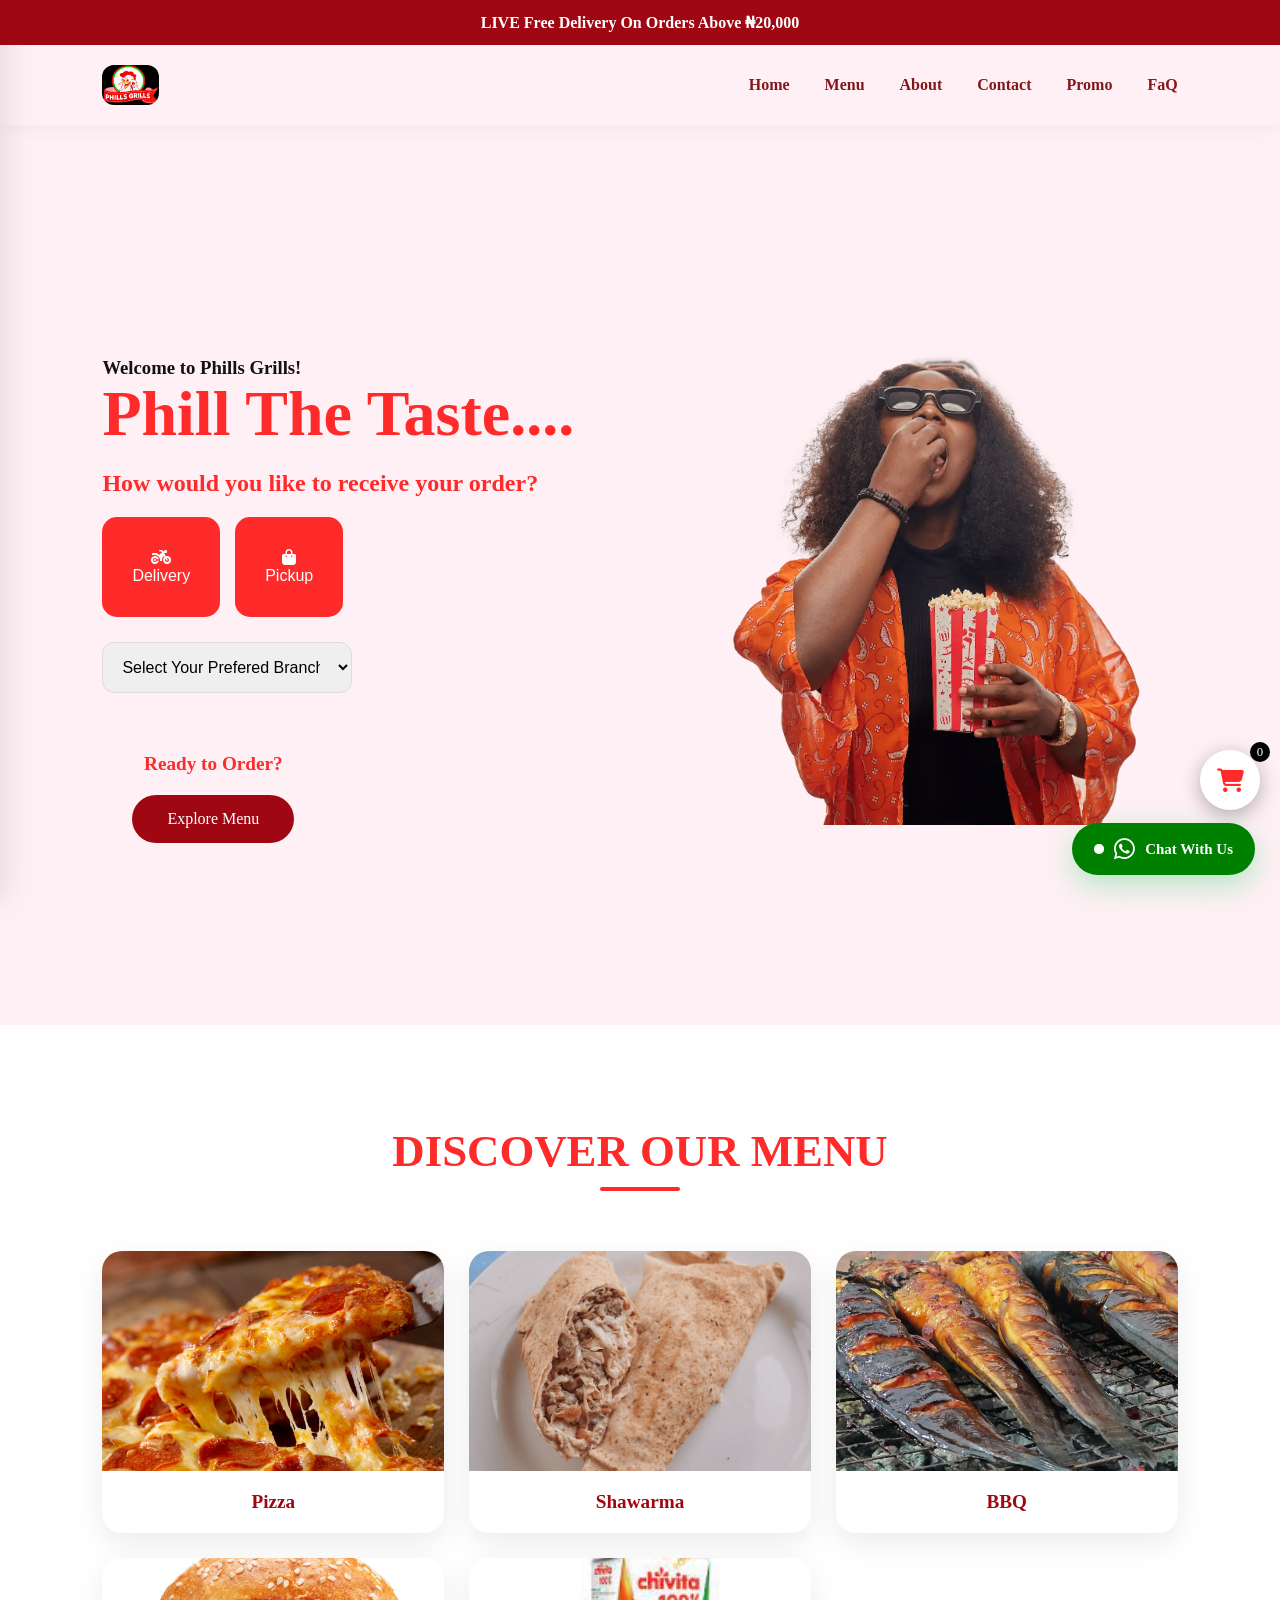
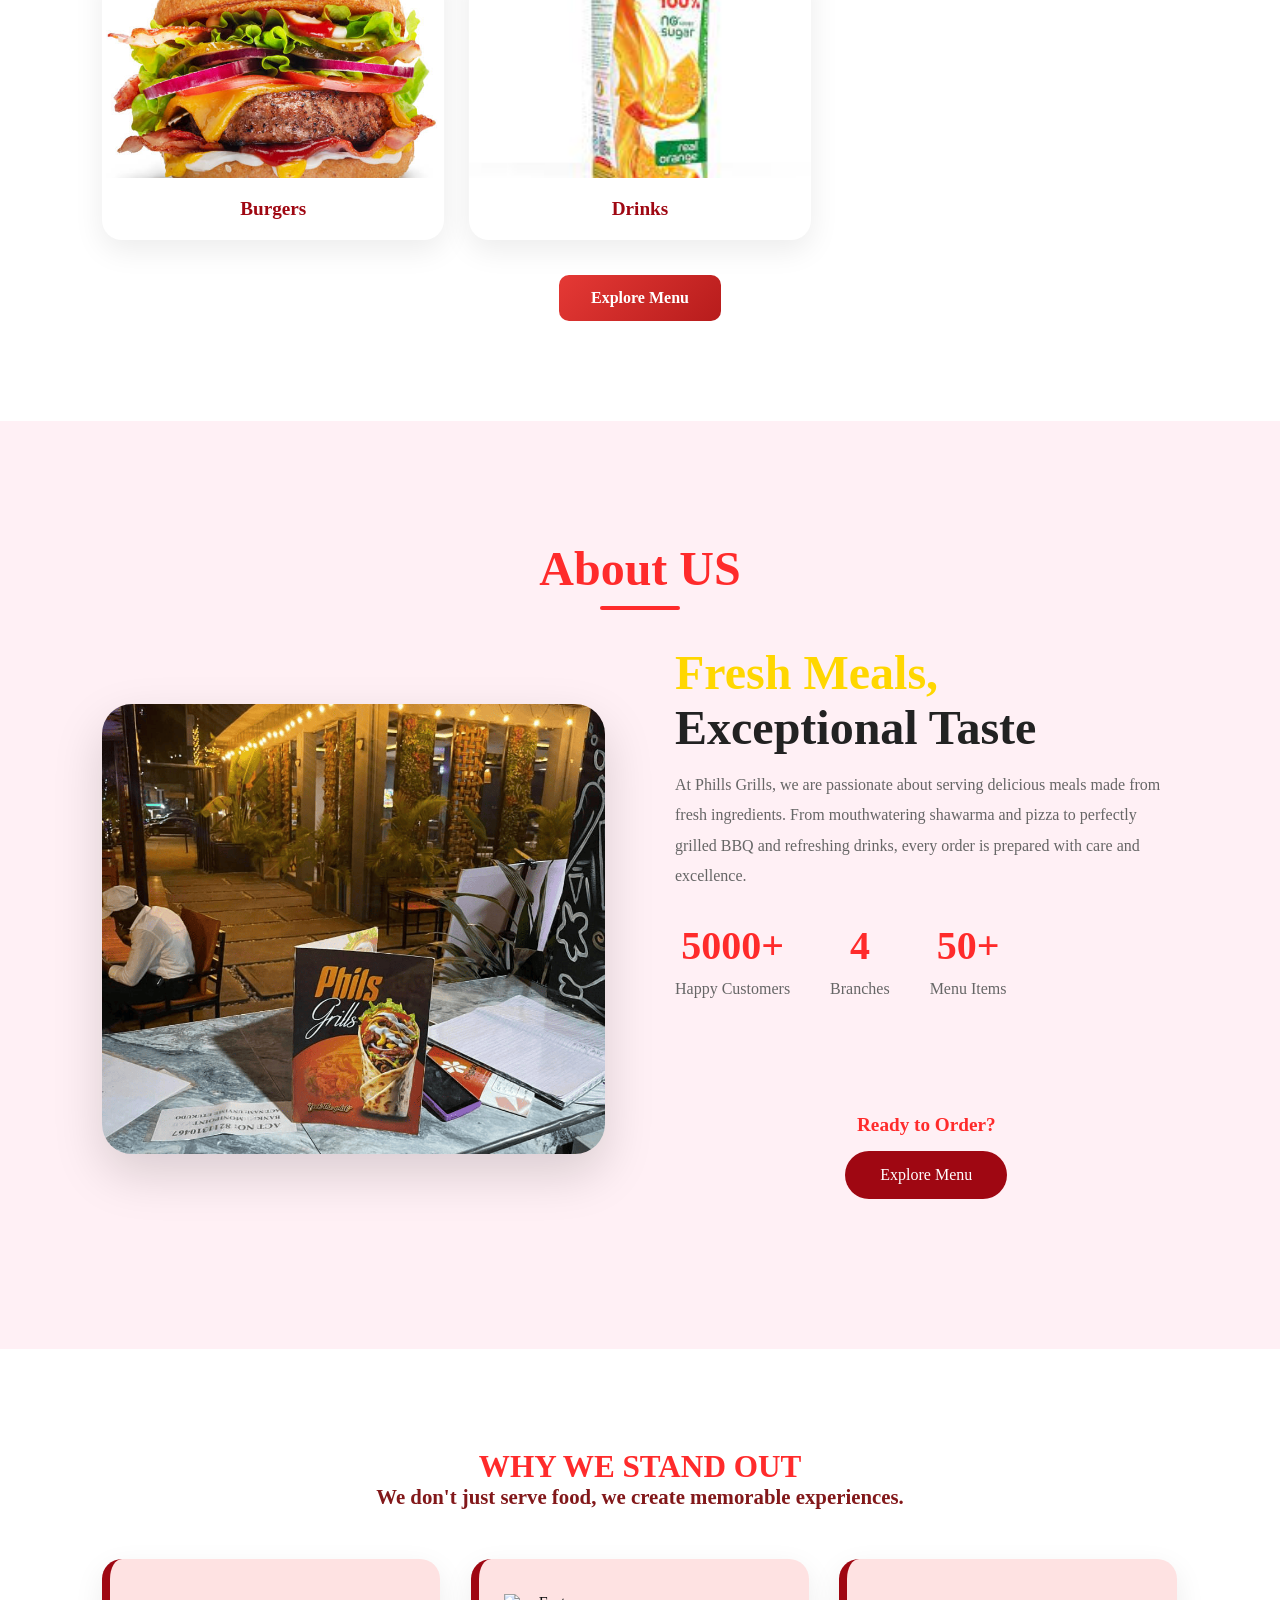
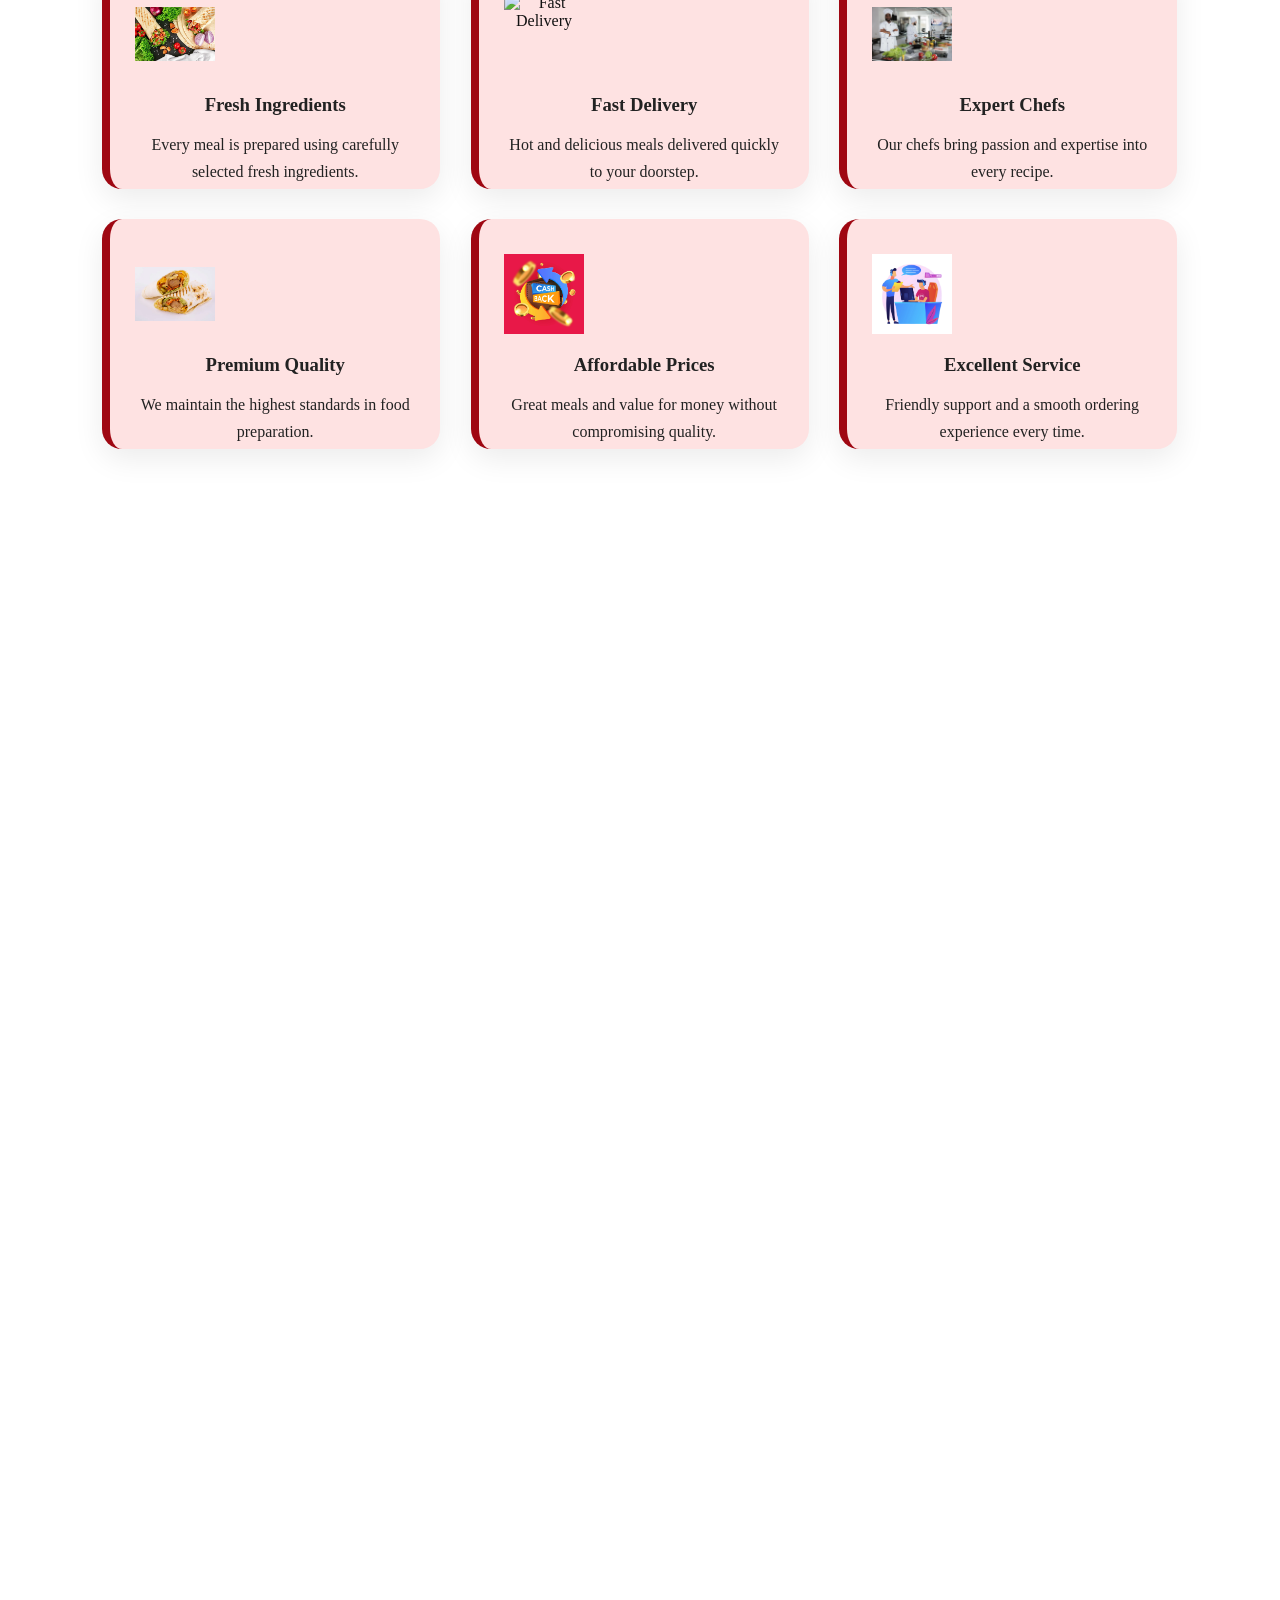
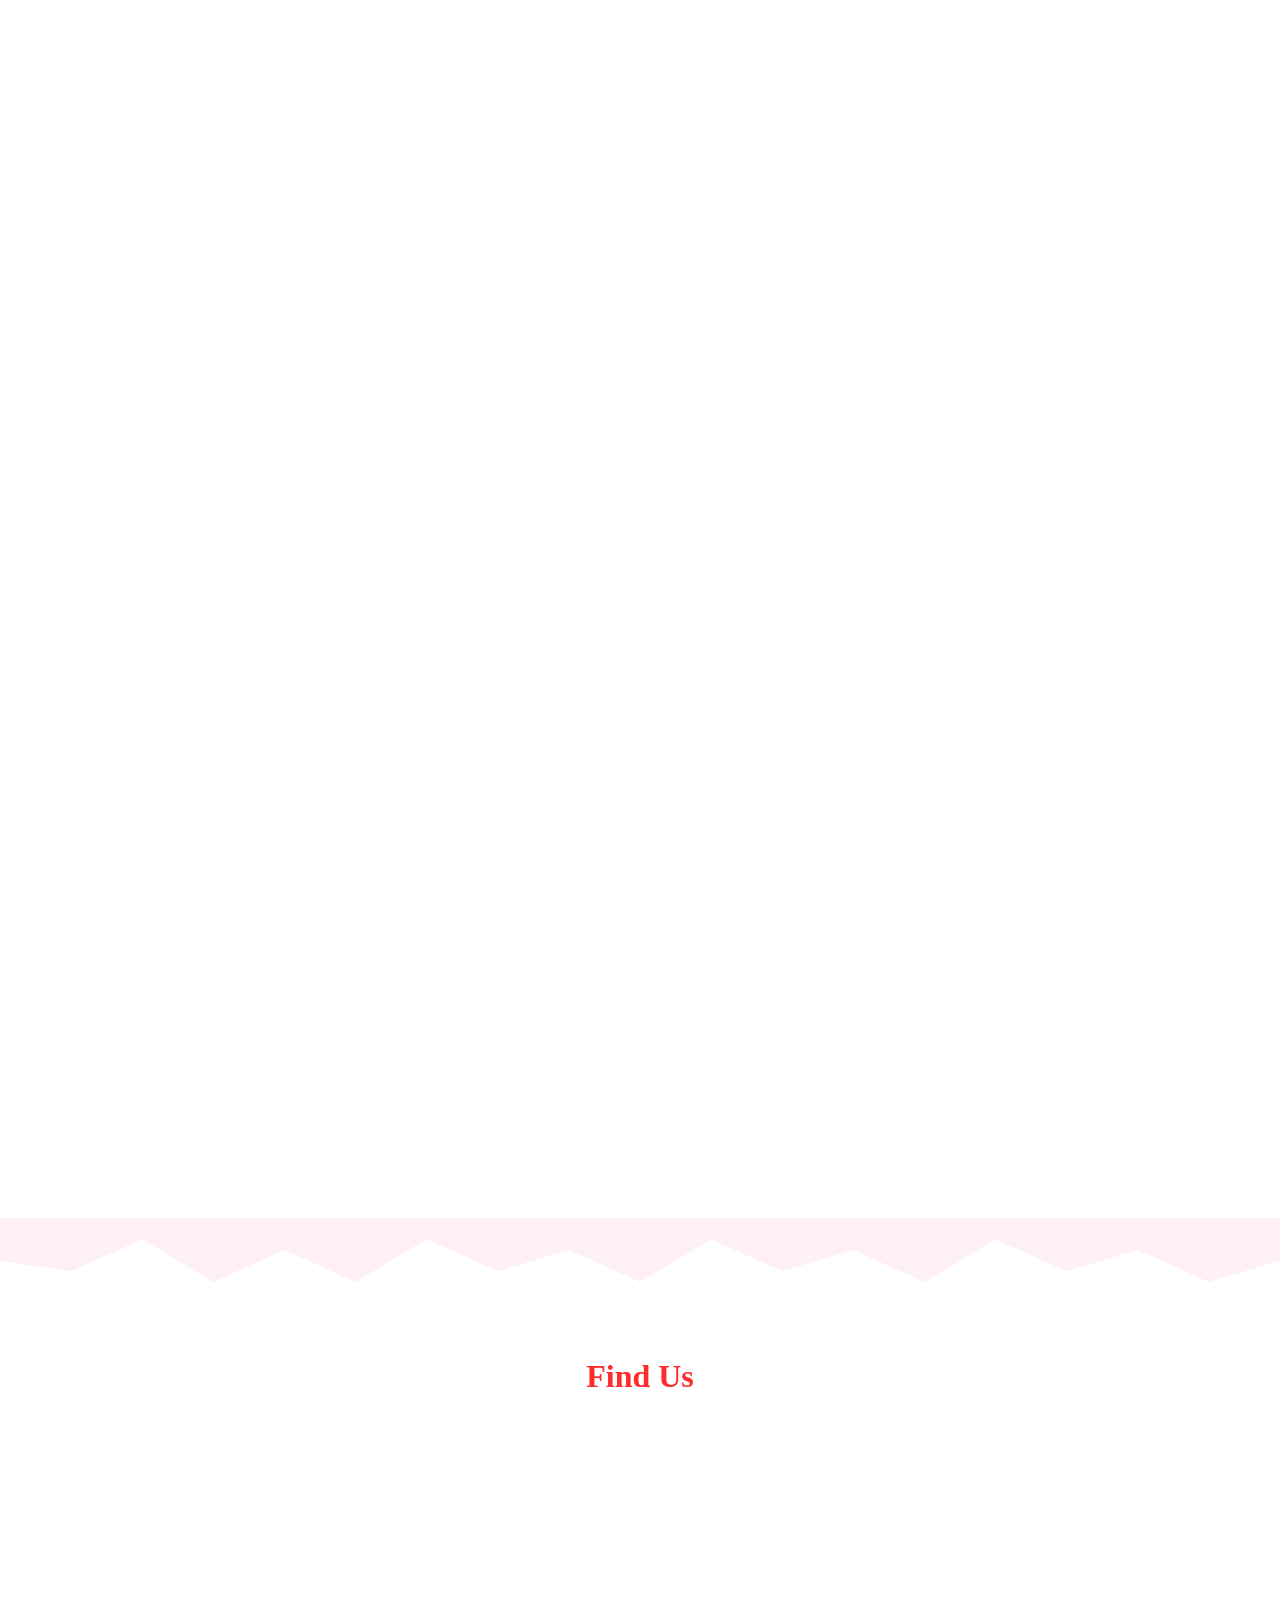
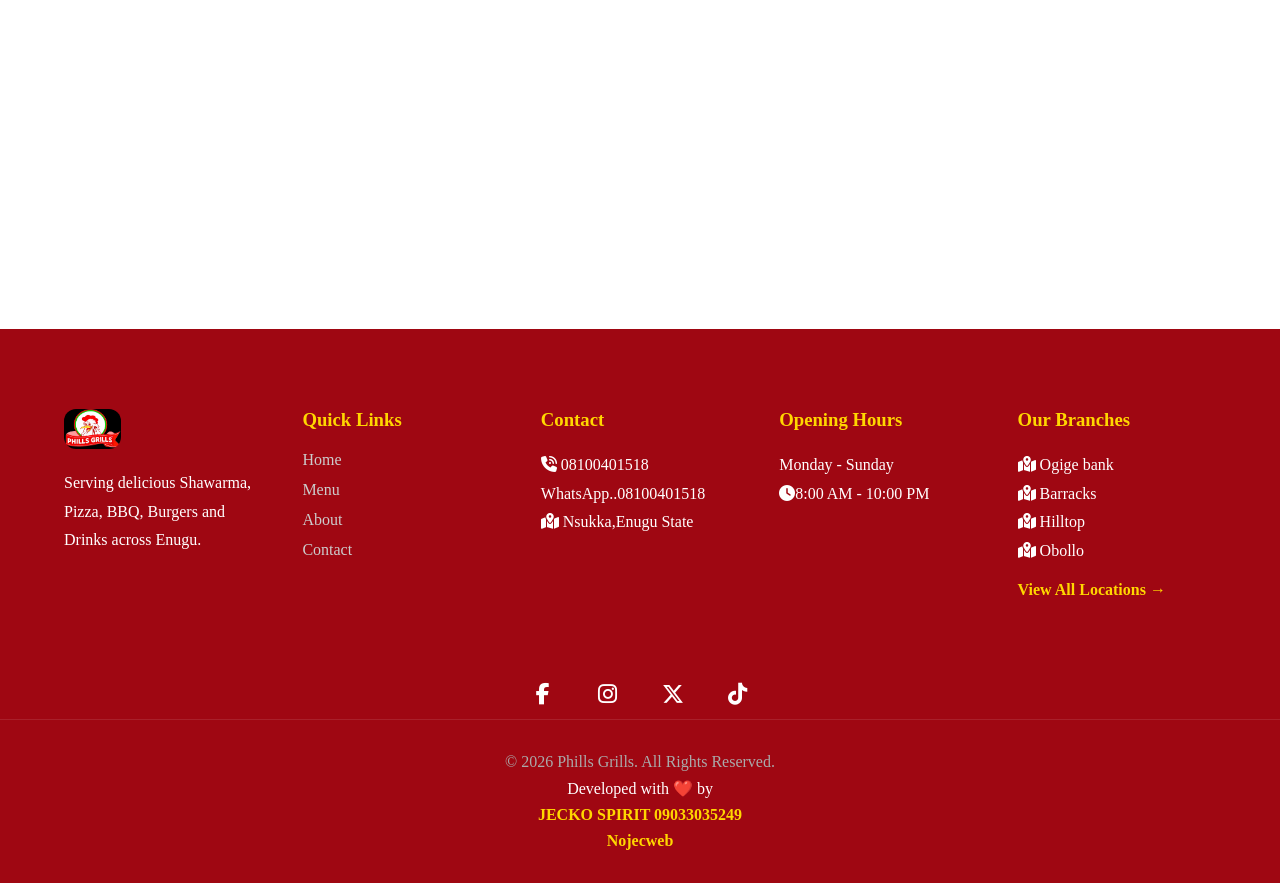
==== commit 3c149ce9: "Describe your changes" ====
--- a/index.html
+++ b/index.html
@@ -129,7 +129,7 @@
 
             <h1>
 
-                PHILL The Taste....
+                Phill The Taste....
             </h1>
 
             <h2>How would you like to receive your order?</h2>
--- a/css/style.css
+++ b/css/style.css
@@ -67,7 +67,7 @@
 
   padding: 20px 8%;
 
-  background: white;
+  background: lavenderblush;
 
   box-shadow:
     0 2px 20px rgba(0, 0, 0, .05);
@@ -288,7 +288,7 @@
 
 .hero-text h1 {
 
-  font-size: 6rem;
+  font-size: 4rem;
 
   line-height: 1.1;
 
@@ -390,7 +390,7 @@
 }
 
 .animate-hero {
-    animation: heroZoomRight 1.5s ease-out forwards;
+    animation: heroZoomRight 2.5s ease-out forwards;
 }
 
 @keyframes heroZoomRight {
@@ -527,7 +527,7 @@
 
   .hero-text h1 {
 
-    font-size: 2.5rem;
+    font-size: 1rem;
   }
 
   .hero-image img {
@@ -559,7 +559,7 @@
 
   .hero-text h1 {
 
-    font-size: 0.5rem;
+    font-size: 1rem;
 
     line-height: 1.2;
     color: var(--primary-red);
@@ -4686,7 +4686,13 @@
 .about-cta {
     text-align: center;
     padding: 30px;
-    background: #f9f9f9;
+    background: lavenderblush;
+
+}
+
+.about-cta h2{
+  font-size: 1.2rem;
+  color: var(--primary-red);
 }
 
 .about-cta .btn {
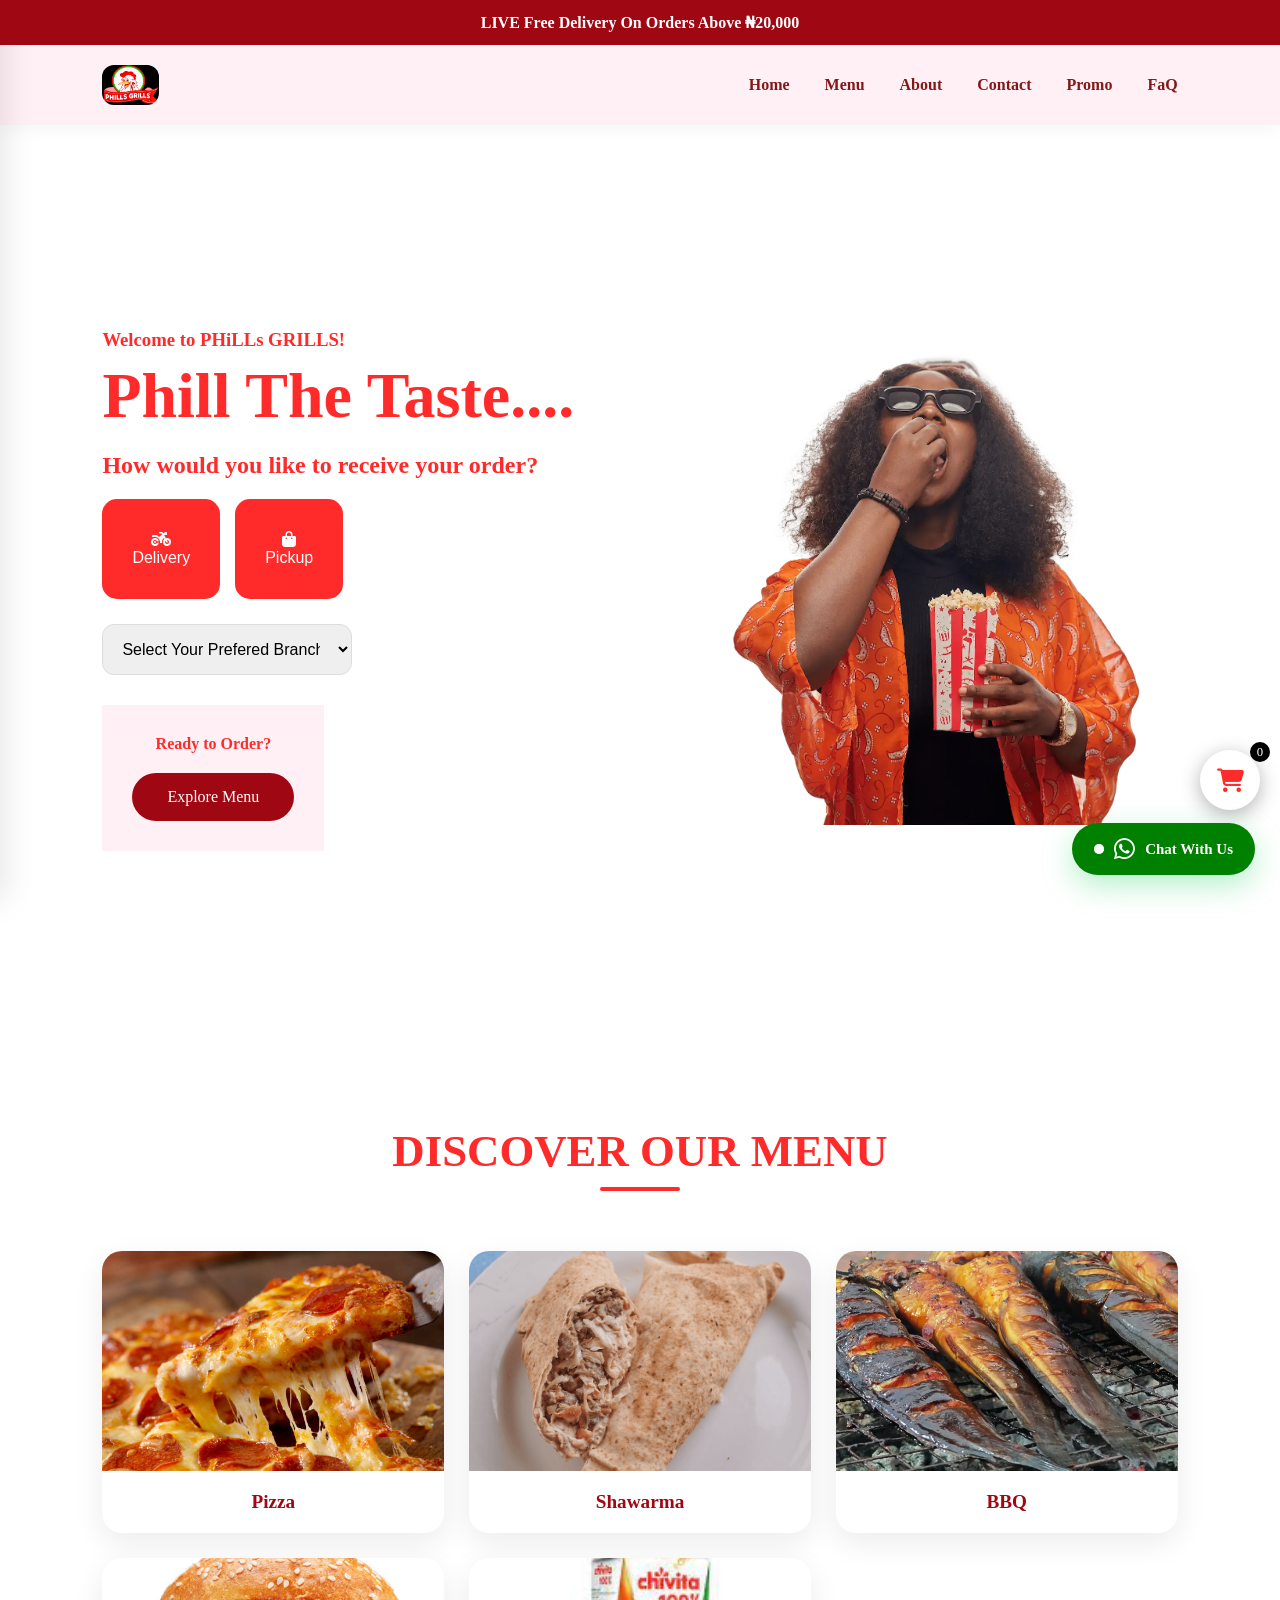
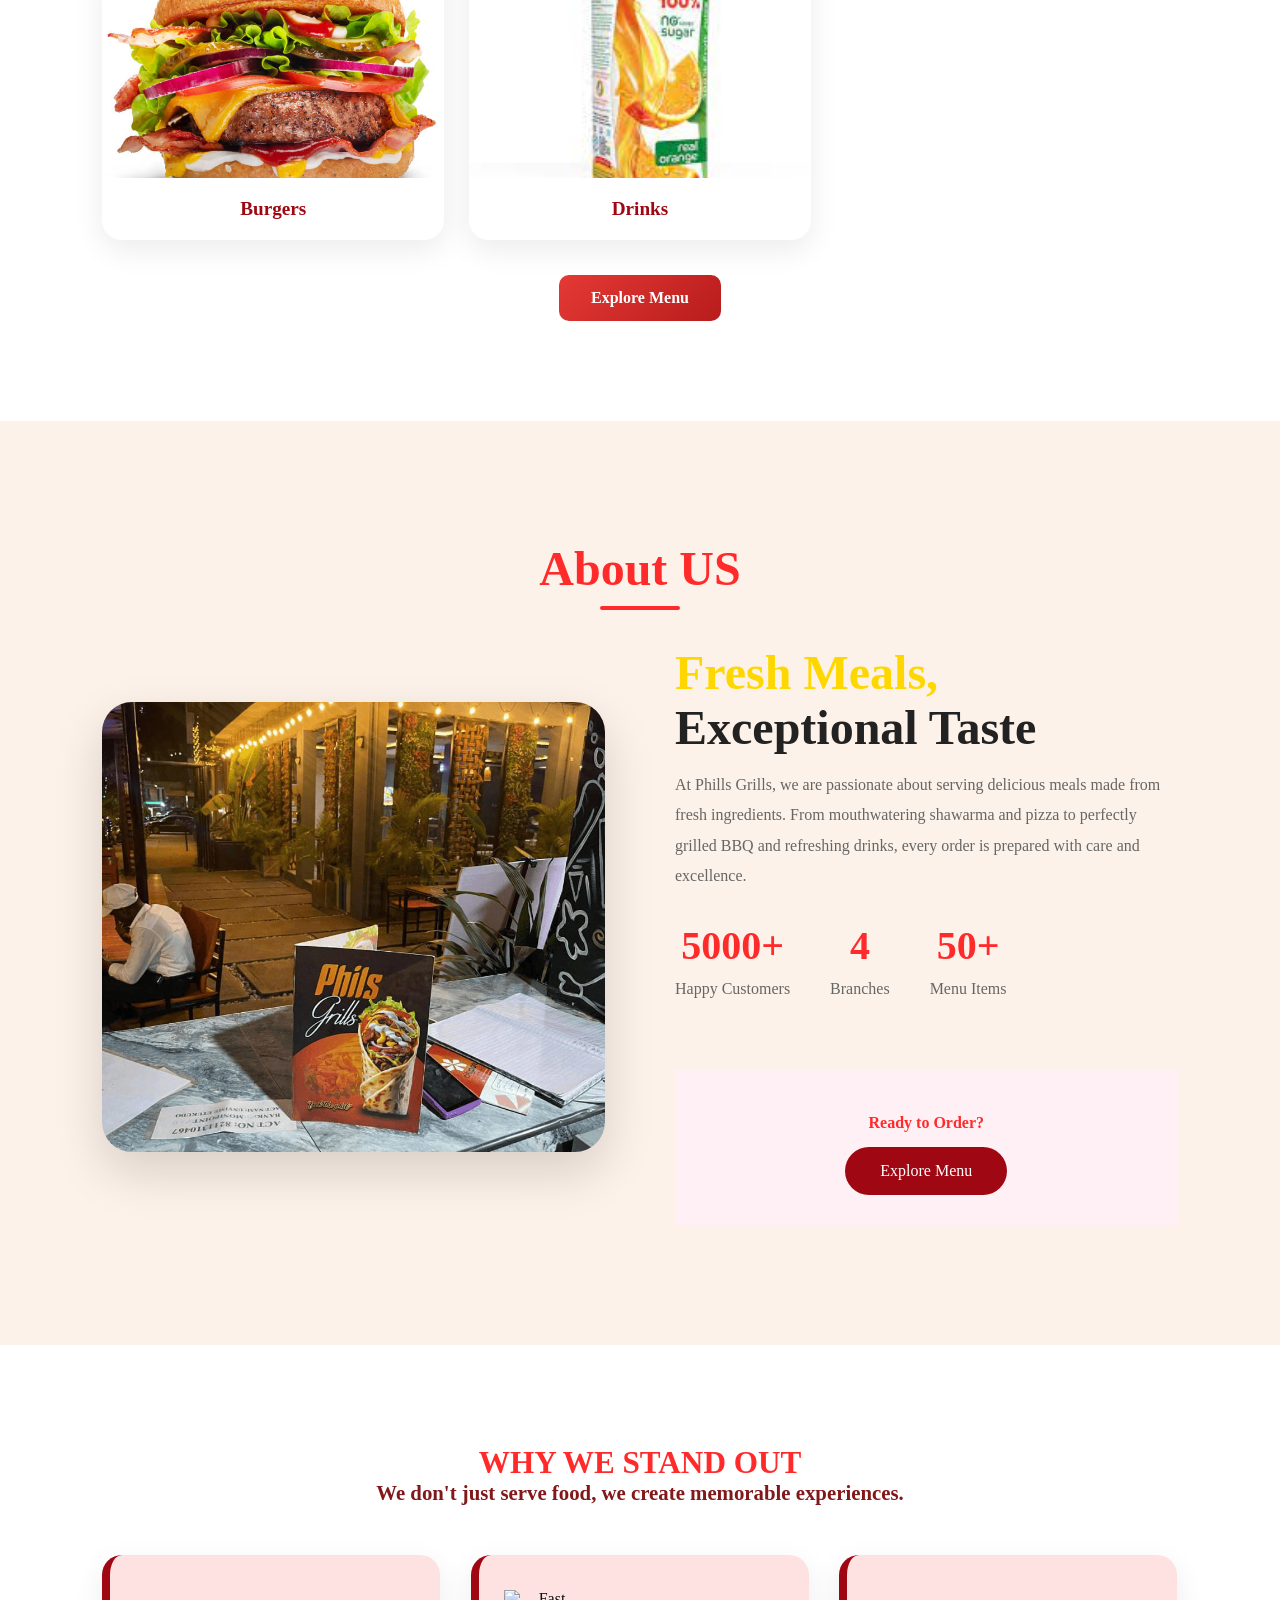
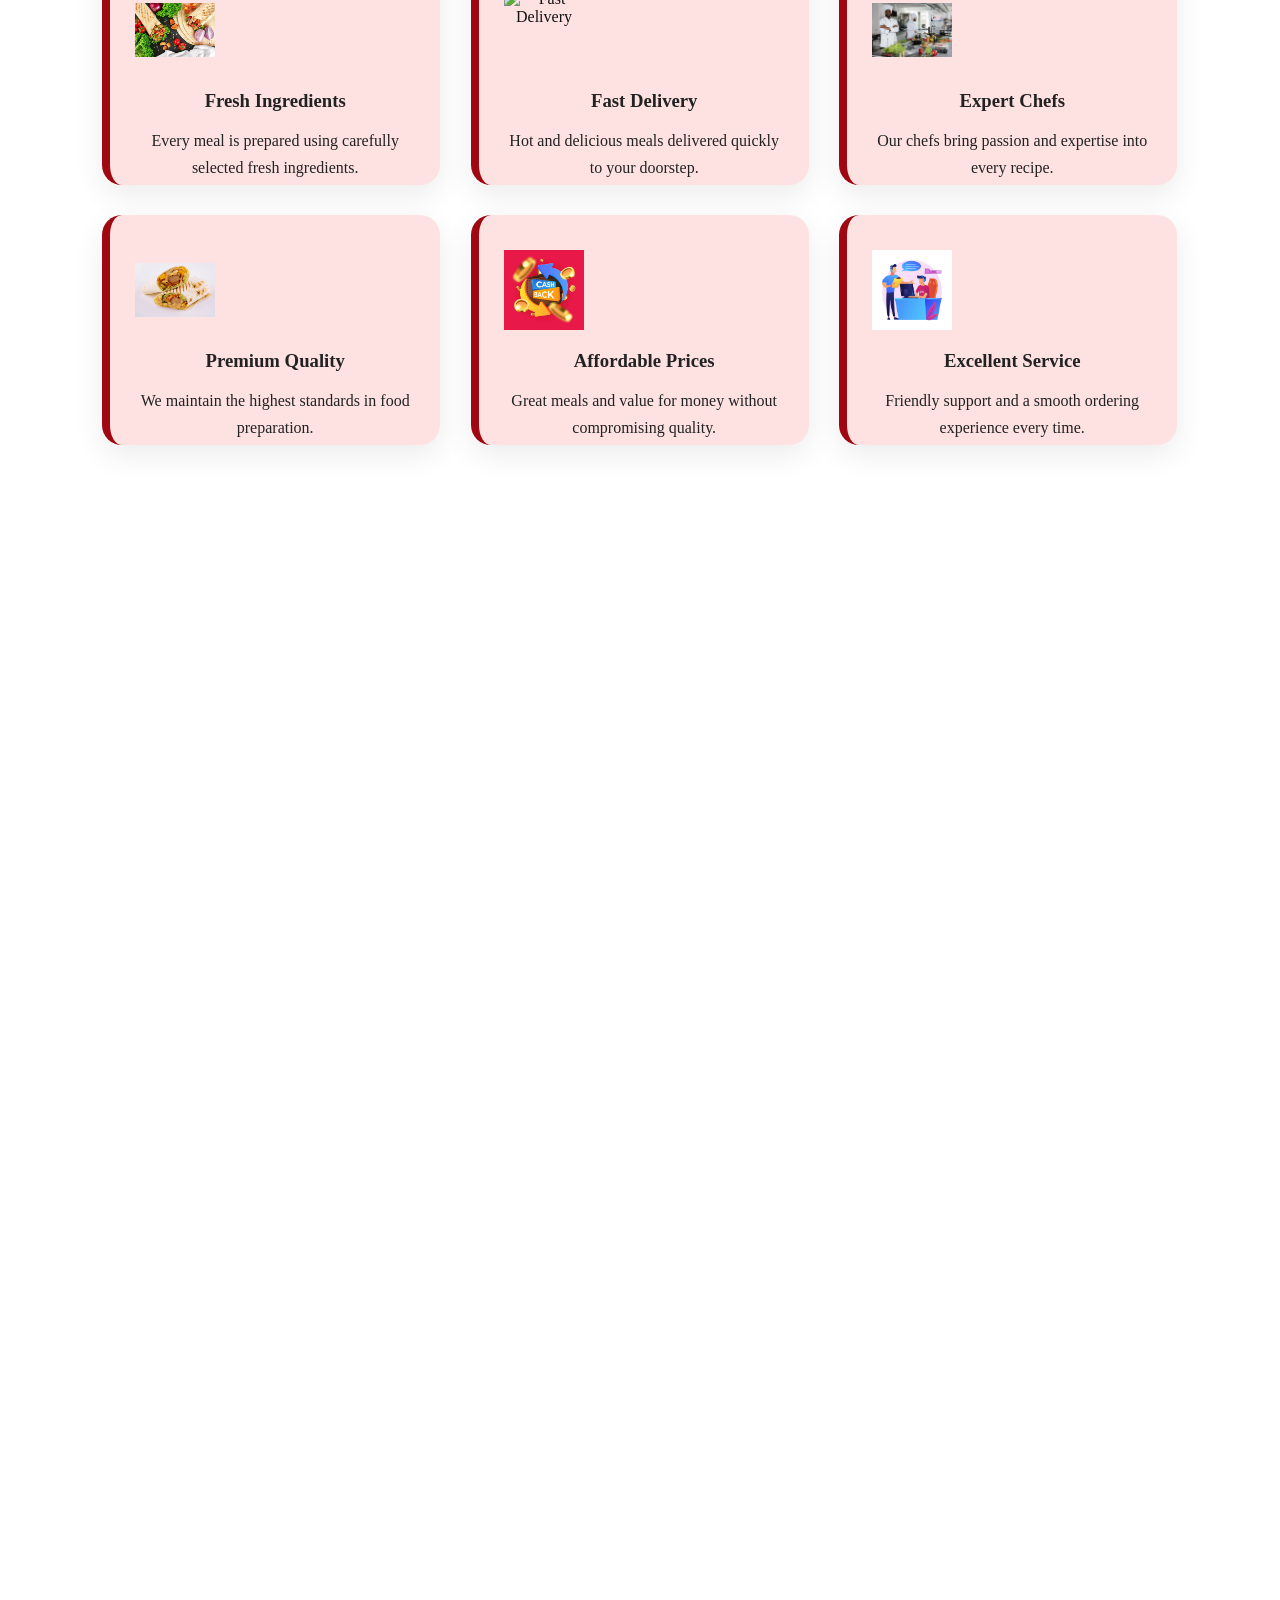
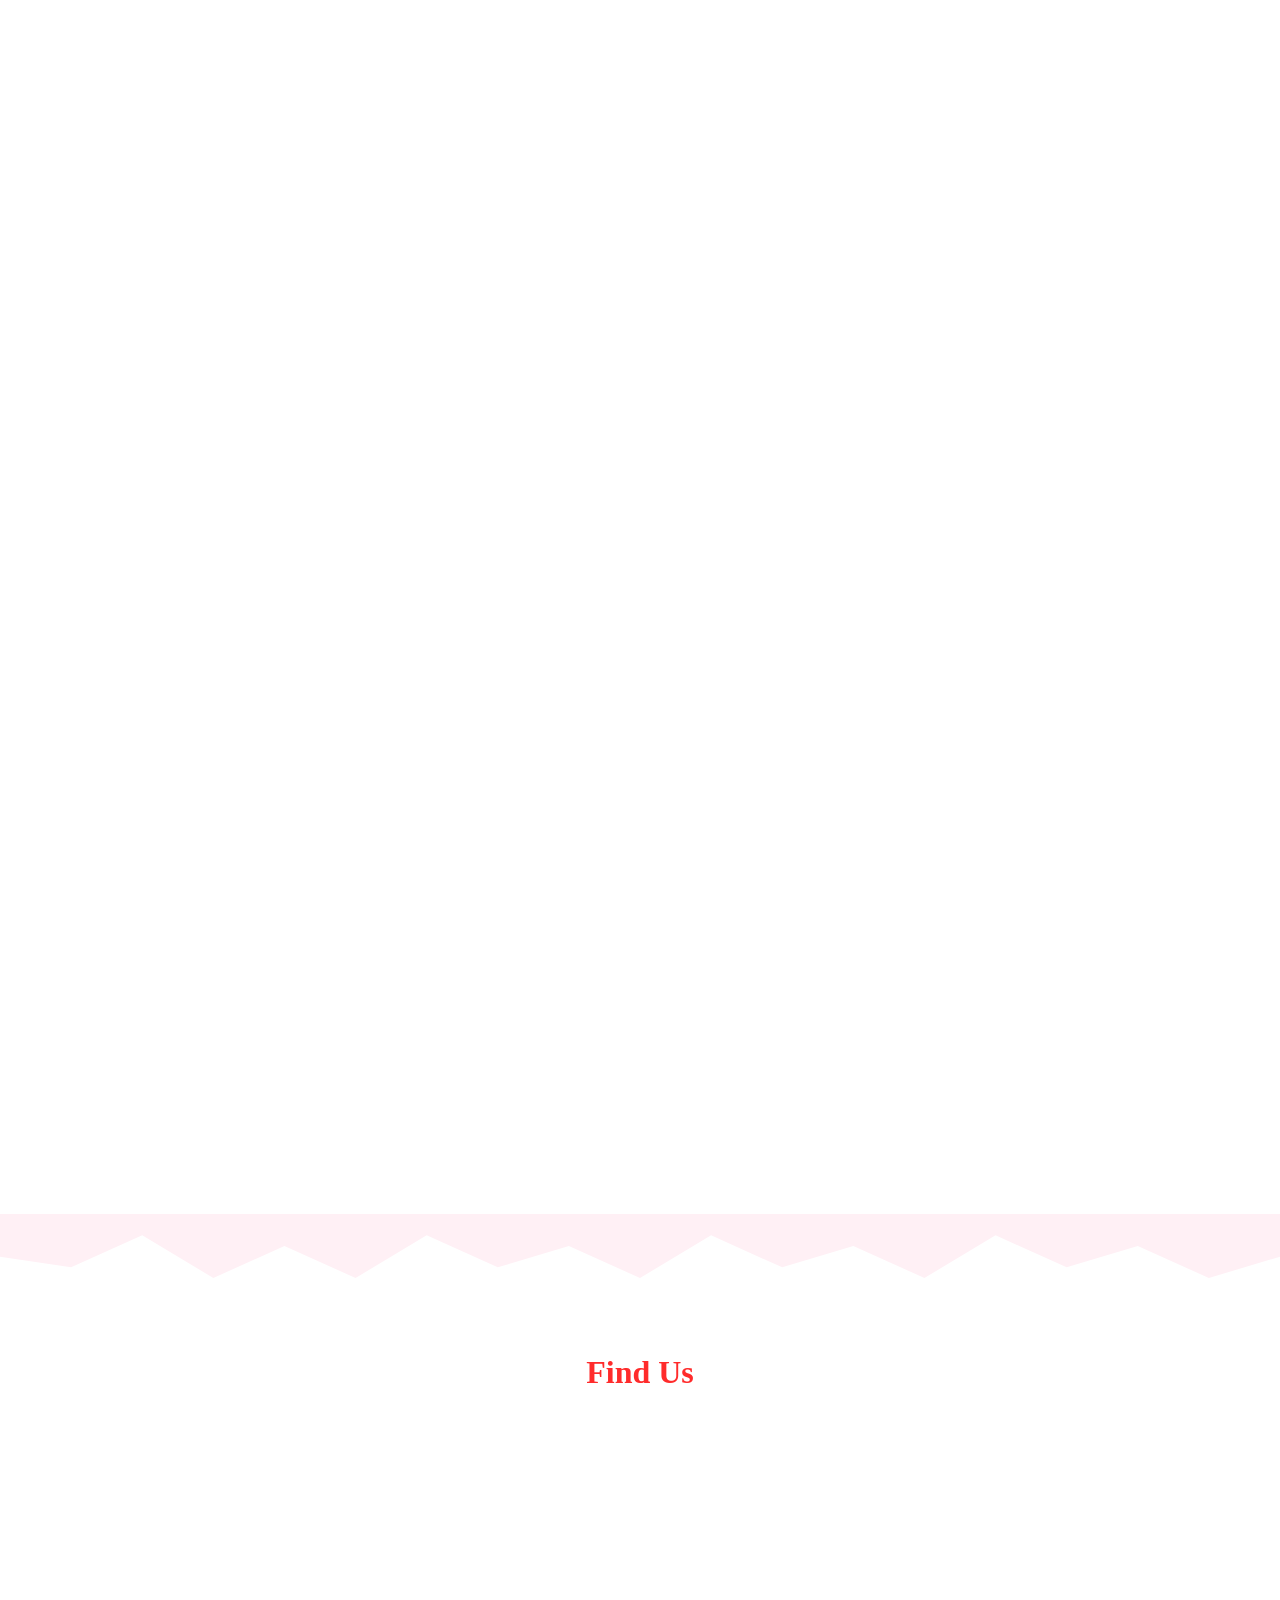
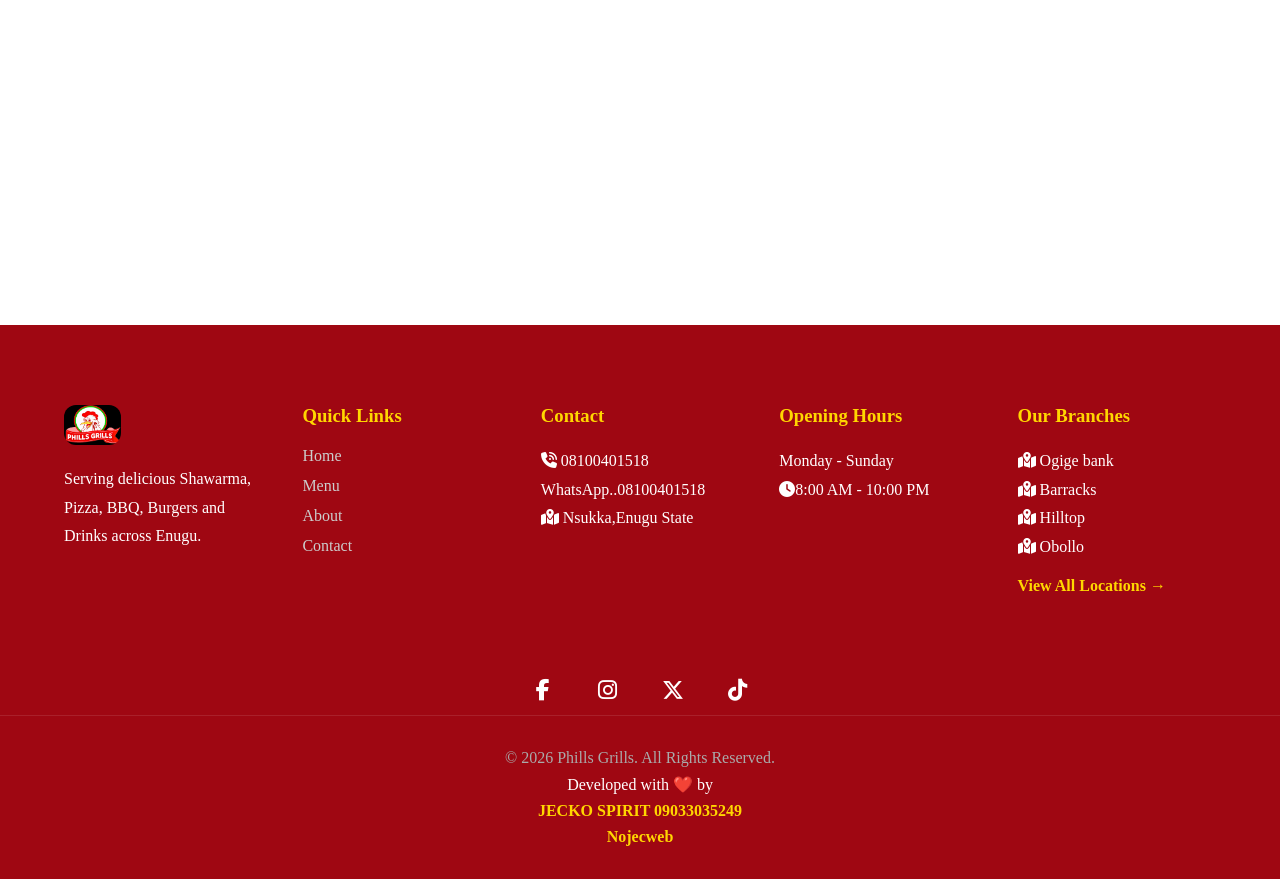
==== commit 98c795b8: "Describe your changes" ====
--- a/index.html
+++ b/index.html
@@ -125,7 +125,7 @@
 
         <div class="hero-text">
 
-            <h3> Welcome to Phills Grills!</h3>
+            <h3> Welcome to PHiLLs GRILLS!</h3>
 
             <h1>
 
--- a/css/style.css
+++ b/css/style.css
@@ -34,10 +34,12 @@
   line-height: inherit;
   font-style: normal;
 }
+
 .__className_6bee3b {
-    font-family: __Poppins_6bee3b, __Poppins_Fallback_6bee3b;
-    font-style: normal;
-}
+  font-family: __Poppins_6bee3b, __Poppins_Fallback_6bee3b;
+  font-style: normal;
+}
+
 label {
   color: #111;
 }
@@ -138,7 +140,7 @@
   transition: 0.4s ease;
 
   z-index: 1500;
-  box-shadow: 5px 0 30px rgba(0,0,0,0.1);
+  box-shadow: 5px 0 30px rgba(0, 0, 0, 0.1);
 }
 
 .mobile-menu.active {
@@ -153,7 +155,7 @@
   width: 100%;
   height: 100%;
 
-  background: rgba(0,0,0,0.5);
+  background: rgba(0, 0, 0, 0.5);
 
   opacity: 0;
   visibility: hidden;
@@ -283,7 +285,8 @@
 .hero-text {
 
   flex: 1;
-  margin-top: 80px;
+  margin-top: 30px;
+  text-align: left;
 }
 
 .hero-text h1 {
@@ -295,7 +298,11 @@
   margin-bottom: 20px;
 
   color: var(--primary-red);
-   
+
+}
+.hero-text h3{
+  color: var(--primary-red);
+  margin-bottom: 10px;
 }
 
 .hero-text h2 {
@@ -350,8 +357,9 @@
 
   background: #f1f1f1;
 }
+
 .delivery-btn.active {
-    background: black;
+  background: black;
 }
 
 .delivery-btn:hover,
@@ -378,70 +386,69 @@
 
 
 .hero-image {
-    overflow: hidden;
-     flex: 1;
+  overflow: hidden;
+  flex: 1;
 }
 
 .hero-image img {
-    width: 100%;
-    height: 500px;
-    object-fit: cover;
-    border-radius: 8px;
+  width: 100%;
+  height: 500px;
+  object-fit: cover;
+  border-radius: 8px;
 }
 
 .animate-hero {
-    animation: heroZoomRight 2.5s ease-out forwards;
+  animation: heroZoomRight 2.5s ease-out forwards;
 }
 
 @keyframes heroZoomRight {
 
-    0% {
-        opacity: 0;
-        transform: translateX(-350px) scale(0.6);
-    }
-
-    100% {
-        opacity: 1;
-        transform: translateX(0) scale(1);
-    }
+  0% {
+    opacity: 0;
+    transform: translateX(-350px) scale(0.6);
+  }
+
+  100% {
+    opacity: 1;
+    transform: translateX(0) scale(1);
+  }
 
 }
 
 #heroImage {
 
-    transition:
+  transition:
     opacity .5s ease,
     transform .5s ease;
 
+  opacity: 1;
+
+  transform: scale(1);
+}
+
+#heroImage.fade-out {
+
+  opacity: 1;
+
+  transform: scale(1.08);
+}
+
+@keyframes heroZoomRight {
+
+  0% {
+    opacity: 0;
+    transform:
+      translateX(-80px) scale(0.85);
+  }
+
+  100% {
     opacity: 1;
-
-    transform: scale(1);
-}
-
-#heroImage.fade-out {
-
-    opacity: 1;
-
-    transform: scale(1.08);
-}
-
-@keyframes heroZoomRight {
-
-    0% {
-        opacity: 0;
-        transform:
-        translateX(-80px)
-        scale(0.85);
-    }
-
-    100% {
-        opacity: 1;
-        transform:
-        translateX(0)
-        scale(1);
-    }
-
-}
+    transform:
+      translateX(0) scale(1);
+  }
+
+}
+
 @keyframes float {
 
   0% {
@@ -512,7 +519,7 @@
   padding: 0 8%;
 
 
-  background: lavenderblush;
+  background: #Ffffff;
 }
 
 
@@ -563,7 +570,8 @@
 
     line-height: 1.2;
     color: var(--primary-red);
-    
+    display: none;
+
   }
 
   .hero-text p {
@@ -615,7 +623,7 @@
 
   .hero-image img {
 
-     width: 120%;
+    width: 120%;
     transform: scale(1.1);
     height: 400px;
   }
@@ -736,32 +744,33 @@
 
 
 
-.center-btn{
-    display: block;
-    width: fit-content;
-
-    margin: 35px auto 0;
-
-    padding: 14px 32px;
-
-    background: linear-gradient(135deg, #E53935, #B71C1C);
-    color: #FFFFFF;
-
-    text-decoration: none;
-    font-weight: 600;
-
-    border-radius: 10px;
-    border: none;
-
-    transition: all 0.3s ease;
-
-    
-}
-
-.center-btn:hover{
-    transform: translateY(-4px) scale(1.03);
-}
-.spp{
+.center-btn {
+  display: block;
+  width: fit-content;
+
+  margin: 35px auto 0;
+
+  padding: 14px 32px;
+
+  background: linear-gradient(135deg, #E53935, #B71C1C);
+  color: #FFFFFF;
+
+  text-decoration: none;
+  font-weight: 600;
+
+  border-radius: 10px;
+  border: none;
+
+  transition: all 0.3s ease;
+
+
+}
+
+.center-btn:hover {
+  transform: translateY(-4px) scale(1.03);
+}
+
+.spp {
   color: var(--primary-red);
 }
 
@@ -774,14 +783,15 @@
   margin-bottom: 10px;
   position: relative;
 }
-.section-title h2::after{
-    content: "";
-    display: block;
-    width: 80px;
-    height: 4px;
-    background: var(--primary-red);
-    margin: 10px auto 0;
-    border-radius: 10px;
+
+.section-title h2::after {
+  content: "";
+  display: block;
+  width: 80px;
+  height: 4px;
+  background: var(--primary-red);
+  margin: 10px auto 0;
+  border-radius: 10px;
 }
 
 
@@ -990,13 +1000,14 @@
   font-weight: 700;
   margin: 5px 0;
 }
+
 .specc {
   font-weight: bold;
   color: #757575;
 }
 
 .price-value {
-  color:oklch(44.4% .177 26.899);
+  color: oklch(44.4% .177 26.899);
   font-weight: bold;
 }
 
@@ -1139,7 +1150,8 @@
     padding: 10px;
     height: fit-content;
   }
-  .product-card h3{
+
+  .product-card h3 {
     text-align: center;
   }
 
@@ -1161,7 +1173,8 @@
 
   padding: 120px 8%;
 }
-.cart-page h2{
+
+.cart-page h2 {
   color: white;
 }
 
@@ -1190,7 +1203,7 @@
 
   box-shadow:
     0 5px 15px rgba(0, 0, 0, .08);
-    min-width: fit-content;
+  min-width: fit-content;
 }
 
 
@@ -1261,39 +1274,42 @@
   position: relative;
 
 }
-.featured-menu h1::after{
-    content: "";
-    display: block;
-    width: 80px;
-    height: 4px;
-    background: oklch(44.4% .177 26.899);
-    margin: 10px auto 0;
-    border-radius: 10px;
-}
+
+.featured-menu h1::after {
+  content: "";
+  display: block;
+  width: 80px;
+  height: 4px;
+  background: oklch(44.4% .177 26.899);
+  margin: 10px auto 0;
+  border-radius: 10px;
+}
+
 .slider-container {
-    overflow: hidden;
-    width: 100%;
+  overflow: hidden;
+  width: 100%;
 }
 
 .slider-track {
-    display: flex;
-    transition: transform 0.6s ease-in-out;
+  display: flex;
+  transition: transform 0.6s ease-in-out;
 }
 
 .product-card {
-    flex: 0 0 250px; /* fixed card width */
-    margin-right: 20px;
+  flex: 0 0 250px;
+  /* fixed card width */
+  margin-right: 20px;
 }
 
 .pickup-note {
-    background: #fff3cd;
-    color: #856404;
-    padding: 10px 12px;
-    border-left: 4px solid #ff9800;
-    font-size: 13px;
-    border-radius: 6px;
-    margin-top: 10px;
-    line-height: 1.4;
+  background: #fff3cd;
+  color: #856404;
+  padding: 10px 12px;
+  border-left: 4px solid #ff9800;
+  font-size: 13px;
+  border-radius: 6px;
+  margin-top: 10px;
+  line-height: 1.4;
 }
 
 
@@ -1303,7 +1319,7 @@
   min-width: 320px;
 
   flex-shrink: 0;
-  
+
 }
 
 
@@ -1894,169 +1910,170 @@
 
 /* ==========================news later================== */
 
-.newsletter{
-
-    position: relative;
-
-    min-height: 500px;
-
-    display: flex;
-
-    align-items: center;
-
-    justify-content: center;
-
-    text-align: center;
-
-    padding: 80px 5%;
-
-    background:
+.newsletter {
+
+  position: relative;
+
+  min-height: 500px;
+
+  display: flex;
+
+  align-items: center;
+
+  justify-content: center;
+
+  text-align: center;
+
+  padding: 80px 5%;
+
+  background:
 
     url("../images/newsleter.webp");
 
-    background-size: cover;
-
-    background-position: center;
-
-    background-repeat: no-repeat;
-
-    overflow: hidden;
-
-}
-
-.newsletter-content{
-
-    max-width: 800px;
+  background-size: cover;
+
+  background-position: center;
+
+  background-repeat: no-repeat;
+
+  overflow: hidden;
+
+}
+
+.newsletter-content {
+
+  max-width: 800px;
+
+  width: 100%;
+
+  z-index: 2;
+
+}
+
+.newsletter-content img {
+
+  width: 100px;
+
+  margin-bottom: 20px;
+
+}
+
+.newsletter-content h2 {
+
+  color: #ffffff;
+
+  font-size: 3rem;
+
+  margin-bottom: 15px;
+  display: inline-block;
+
+  background:
+    rgba(0, 0, 0, .45);
+
+  backdrop-filter:
+    blur(8px);
+
+
+
+  padding: 10px 20px;
+
+  border-radius: 12px;
+
+
+}
+
+.newsletter-content p {
+
+  color: #Ffffff;
+
+  font-size: 1.1rem;
+
+  margin-bottom: 40px;
+
+}
+
+.newsletter-form {
+
+  display: flex;
+
+  justify-content: center;
+
+  gap: 15px;
+
+  flex-wrap: wrap;
+
+}
+
+.newsletter-form input {
+
+  flex: 1;
+
+  min-width: 250px;
+
+  max-width: 500px;
+
+  padding: 18px 25px;
+
+  border: none;
+
+  border-radius: 60px;
+
+  font-size: 16px;
+
+  outline: none;
+
+}
+
+.newsletter-form button {
+
+  padding: 18px 35px;
+
+  border: none;
+
+  border-radius: 60px;
+
+  background: oklch(44.4% .177 26.899);
+
+  color: white;
+
+  font-weight: 700;
+
+  cursor: pointer;
+
+  transition: .3s;
+
+}
+
+.newsletter-form button:hover {
+
+  transform: translateY(-3px);
+
+  background: oklch(44.4% .177 26.899);
+
+}
+
+@media (max-width:768px) {
+
+  .newsletter-content h2 {
+
+    font-size: 2rem;
+
+  }
+
+  .newsletter-form {
+
+    flex-direction: column;
+
+  }
+
+  .newsletter-form button {
 
     width: 100%;
 
-    z-index: 2;
-
-}
-
-.newsletter-content img{
-
-    width: 100px;
-
-    margin-bottom: 20px;
-
-}
-
-.newsletter-content h2{
-
-    color: #ffffff;
-
-    font-size: 3rem;
-
-    margin-bottom: 15px;
-     display: inline-block;
-
-    background:
-    rgba(0,0,0,.45);
-
-    backdrop-filter:
-    blur(8px);
-
-    
-
-    padding: 10px 20px;
-
-    border-radius: 12px;
-
-
-}
-
-.newsletter-content p{
-
-    color: #Ffffff;
-
-    font-size: 1.1rem;
-
-    margin-bottom: 40px;
-
-}
-
-.newsletter-form{
-
-    display: flex;
-
-    justify-content: center;
-
-    gap: 15px;
-
-    flex-wrap: wrap;
-
-}
-
-.newsletter-form input{
-
-    flex: 1;
-
-    min-width: 250px;
-
-    max-width: 500px;
-
-    padding: 18px 25px;
-
-    border: none;
-
-    border-radius: 60px;
-
-    font-size: 16px;
-
-    outline: none;
-
-}
-
-.newsletter-form button{
-
-    padding: 18px 35px;
-
-    border: none;
-
-    border-radius: 60px;
-
-    background: oklch(44.4% .177 26.899);
-
-    color: white;
-
-    font-weight: 700;
-
-    cursor: pointer;
-
-    transition: .3s;
-
-}
-
-.newsletter-form button:hover{
-
-    transform: translateY(-3px);
-
-    background: oklch(44.4% .177 26.899);
-
-}
-
-@media (max-width:768px){
-
-    .newsletter-content h2{
-
-        font-size: 2rem;
-
-    }
-
-    .newsletter-form{
-
-        flex-direction: column;
-
-    }
-
-    .newsletter-form button{
-
-        width: 100%;
-
-    }
-
-}
+  }
+
+}
+
 /* ================= FLOATING WHATSAPP ================= */
 
 .floating-whatsapp {
@@ -2272,31 +2289,31 @@
 
 }
 
-.section-titlllle{
+.section-titlllle {
   text-align: center;
   color: var(--primary-red);
   font-weight: 600;
   font-style: normal;
   font-size: 1.3rem;
-  
+
 }
 
 
 
 .why-card {
 
-  background:   #FEE2E2;
+  background: #FEE2E2;
 
   padding: 35px 25px;
 
-   border-left: 8px solid oklch(44.4% .177 26.899);
+  border-left: 8px solid oklch(44.4% .177 26.899);
 
   text-align: center;
 
   border-radius: 20px;
 
   box-shadow:
-    0 10px 30px rgba(0,0,0,.08);
+    0 10px 30px rgba(0, 0, 0, .08);
 
   cursor: pointer;
 
@@ -2305,8 +2322,7 @@
   opacity: 0;
 
   transform:
-    translateX(120px)
-    scale(0.9);
+    translateX(120px) scale(0.9);
 
   animation:
     slideInRight 1s ease forwards;
@@ -2321,8 +2337,7 @@
     opacity: 0;
 
     transform:
-      translateX(120px)
-      scale(0.9);
+      translateX(120px) scale(0.9);
 
   }
 
@@ -2331,8 +2346,7 @@
     opacity: 1;
 
     transform:
-      translateX(0)
-      scale(1);
+      translateX(0) scale(1);
 
   }
 
@@ -2341,11 +2355,10 @@
 .why-card:hover {
 
   transform:
-    translateY(-12px)
-    scale(1.03);
+    translateY(-12px) scale(1.03);
 
   box-shadow:
-    0 20px 40px rgba(0,0,0,.15);
+    0 20px 40px rgba(0, 0, 0, .15);
 
 }
 
@@ -2388,7 +2401,7 @@
 
 .why-card p {
 
-  color:#222;
+  color: #222;
 
   line-height: 1.7;
 
@@ -2398,11 +2411,9 @@
 
   .why-us-container {
 
-     grid-template-columns:
-        repeat(
-            auto-fit,
-            minmax(180px, 2fr)
-        );
+    grid-template-columns:
+      repeat(auto-fit,
+        minmax(180px, 2fr));
 
     gap: 20px;
 
@@ -2418,26 +2429,54 @@
 
   padding: 120px 8%;
 
-  background: lavenderblush;
-
-}
-.about h1{
+  background: #FDF2E9;
+
+}
+
+.about h1 {
   text-align: center;
   font-size: 3rem;
   font-weight: 800;
   margin-bottom: 20px;
   color: var(--primary-red);
   position: relative;
-
-}
-.about h1::after{
-    content: "";
-    display: block;
-    width: 80px;
-    height: 4px;
-    background: var(--primary-red);
-    margin: 10px auto 0;
-    border-radius: 10px;
+  opacity: 0;
+
+  animation:
+    slideFromLeft 2.5s ease forwards;
+
+
+}
+@keyframes slideFromLeft {
+
+    0% {
+
+        opacity: 0;
+
+        transform:
+        translateX(-100px);
+
+    }
+
+    100% {
+
+        opacity: 1;
+
+        transform:
+        translateX(0);
+
+    }
+
+}
+
+.about h1::after {
+  content: "";
+  display: block;
+  width: 80px;
+  height: 4px;
+  background: var(--primary-red);
+  margin: 10px auto 0;
+  border-radius: 10px;
 }
 
 .about-container {
@@ -2776,7 +2815,7 @@
 
 }
 
-.stars  {
+.stars {
 
   animation: starGlow 2s infinite;
 
@@ -3229,7 +3268,8 @@
   transition: .3s;
 
 }
-.contact-pp{
+
+.contact-pp {
   color: #171515;
 }
 
@@ -3276,7 +3316,7 @@
 
   padding: 100px 8%;
 
-  background:oklch(44.4% .177 26.899);
+  background: oklch(44.4% .177 26.899);
 
   /* Zigzag effect */
   clip-path: polygon(
@@ -3461,35 +3501,39 @@
 
 
 }
-.section-divider-top{
-    width:100%;
-    line-height:0;
-}
-
-.section-divider-top svg{
-    display:block;
-    width:100%;
-    height:80px;
+
+.section-divider-top {
+  width: 100%;
+  line-height: 0;
+}
+
+.section-divider-top svg {
+  display: block;
+  width: 100%;
+  height: 80px;
 }
 
 .section-sectiontitle {
   text-align: center;
   font-size: x-large;
 }
-.section-sectiontitle h2{
+
+.section-sectiontitle h2 {
   position: relative;
   font-size: 4rem;
 }
-.section-sectiontitle h2::after{
-    content: "";
-    display: block;
-    width: 150px;
-    height: 4px;
-    background: oklch(44.4% .177 26.899);
-    margin: 10px auto 0;
-  
-}
-.section-titlllle p{
+
+.section-sectiontitle h2::after {
+  content: "";
+  display: block;
+  width: 150px;
+  height: 4px;
+  background: oklch(44.4% .177 26.899);
+  margin: 10px auto 0;
+
+}
+
+.section-titlllle p {
   color: oklch(39.6% .141 25.723);
 }
 
@@ -3547,7 +3591,7 @@
 
   font-weight: bold;
 
-  color:oklch(44.4% .177 26.899);
+  color: oklch(44.4% .177 26.899);
 
   transition: .3s;
 
@@ -4306,7 +4350,7 @@
 
   display: inline-block;
 
-  background:oklch(44.4% .177 26.899);
+  background: oklch(44.4% .177 26.899);
 
   color: white;
 
@@ -4575,28 +4619,28 @@
 /* toast-========================= */
 
 #toast {
-    position: fixed;
-    top: 20px;
-    right: 20px;
-
-    background: lightgreen;
-    color: #000;
-
-    padding: 15px 20px;
-
-    border-radius: 10px;
-
-    opacity: 0;
-    visibility: hidden;
-
-    transition: 0.3s;
-
-    z-index: 9999;
+  position: fixed;
+  top: 20px;
+  right: 20px;
+
+  background: lightgreen;
+  color: #000;
+
+  padding: 15px 20px;
+
+  border-radius: 10px;
+
+  opacity: 0;
+  visibility: hidden;
+
+  transition: 0.3s;
+
+  z-index: 9999;
 }
 
 #toast.show {
-    opacity: 1;
-    visibility: visible;
+  opacity: 1;
+  visibility: visible;
 }
 
 
@@ -4606,107 +4650,107 @@
 
 /* HEADER */
 .about-header {
-    position: sticky;
-    top: 0;
-    background: white;
-    padding: 10px 15px;
-    box-shadow: 0 2px 10px rgba(0,0,0,0.05);
+  position: sticky;
+  top: 0;
+  background: white;
+  padding: 10px 15px;
+  box-shadow: 0 2px 10px rgba(0, 0, 0, 0.05);
 }
 
 .about-nav {
-    display: flex;
-    justify-content: space-between;
-    align-items: center;
+  display: flex;
+  justify-content: space-between;
+  align-items: center;
 }
 
 .logo-small {
-    width: 120px;
+  width: 120px;
 }
 
 .icons i {
-    margin-left: 15px;
-    font-size: 20px;
-    color: #e60023;
+  margin-left: 15px;
+  font-size: 20px;
+  color: #e60023;
 }
 
 /* HERO */
 .about-hero {
-    padding: 15px;
+  padding: 15px;
 }
 
 .about-hero-card {
-    position: relative;
-    border-radius: 15px;
-    overflow: hidden;
+  position: relative;
+  border-radius: 15px;
+  overflow: hidden;
 }
 
 .about-hero-card img {
-    width: 100%;
-    height: 220px;
-    object-fit: cover;
+  width: 100%;
+  height: 220px;
+  object-fit: cover;
 }
 
 .about-hero-text {
-    position: absolute;
-    bottom: 10px;
-    left: 10px;
-    color: white;
-    font-size: 22px;
-    font-weight: bold;
+  position: absolute;
+  bottom: 10px;
+  left: 10px;
+  color: white;
+  font-size: 22px;
+  font-weight: bold;
 }
 
 /* TEXT */
 .about-page-text {
-    padding: 20px;
+  padding: 20px;
 }
 
 .about-page-text h1 {
-    color: #e60023;
-    font-size: 28px;
+  color: #e60023;
+  font-size: 28px;
 }
 
 /* GALLERY */
 .about-gallery {
-    display: flex;
-    gap: 10px;
-    padding: 0 15px;
+  display: flex;
+  gap: 10px;
+  padding: 0 15px;
 }
 
 .about-gallery img {
-    width: 50%;
-    border-radius: 12px;
+  width: 50%;
+  border-radius: 12px;
 }
 
 /* STORY */
 .about-story {
-    padding: 20px;
+  padding: 20px;
 }
 
 /* CTA */
 .about-cta {
-    text-align: center;
-    padding: 30px;
-    background: lavenderblush;
-
-}
-
-.about-cta h2{
-  font-size: 1.2rem;
+  text-align: center;
+  padding: 30px;
+  background: lavenderblush;
+
+}
+
+.about-cta h2 {
+  font-size: 1rem;
   color: var(--primary-red);
 }
 
 .about-cta .btn {
-    display: inline-block;
-    padding: 12px 25px;
-    background: #e60023;
-    color: white;
-    border-radius: 8px;
-    text-decoration: none;
+  display: inline-block;
+  padding: 12px 25px;
+  background: #e60023;
+  color: white;
+  border-radius: 8px;
+  text-decoration: none;
 }
 
 /* FOOTER */
 .about-footer {
-    text-align: center;
-    padding: 15px;
-    font-size: 14px;
+  text-align: center;
+  padding: 15px;
+  font-size: 14px;
 }
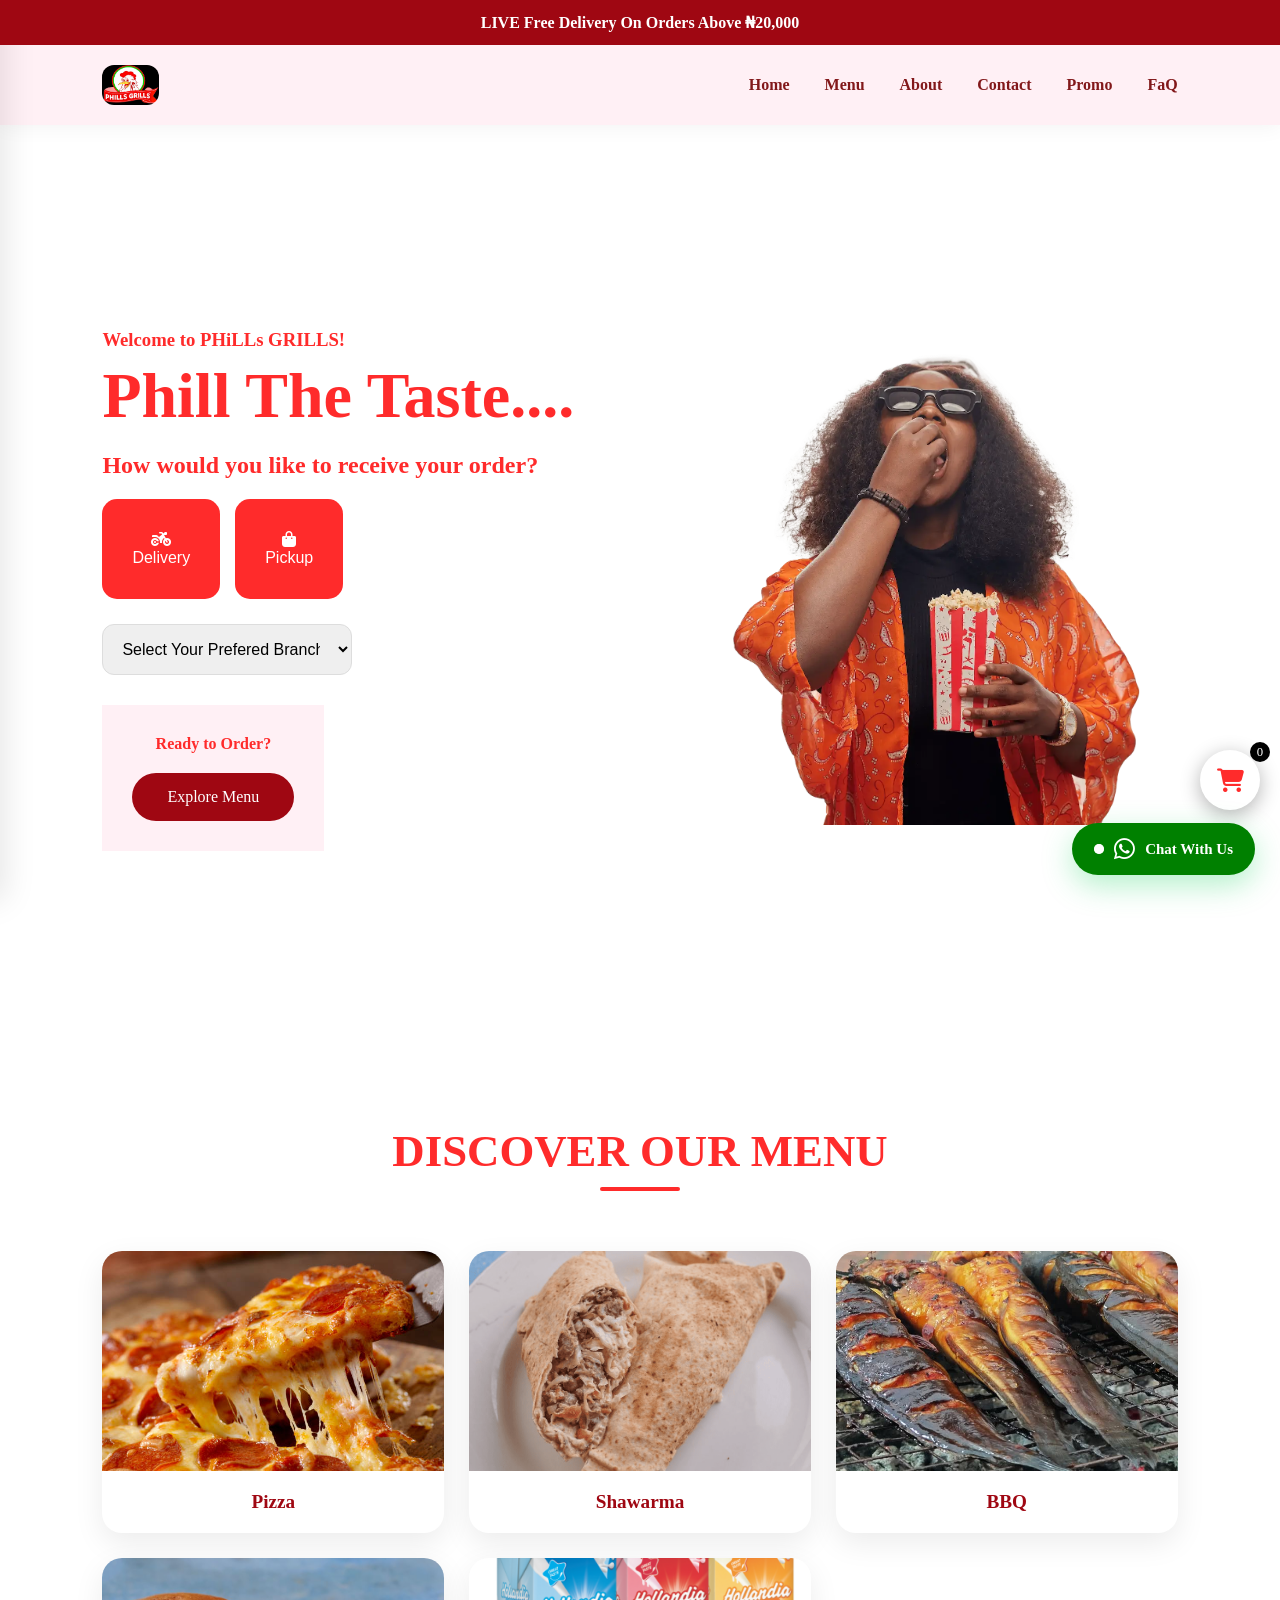
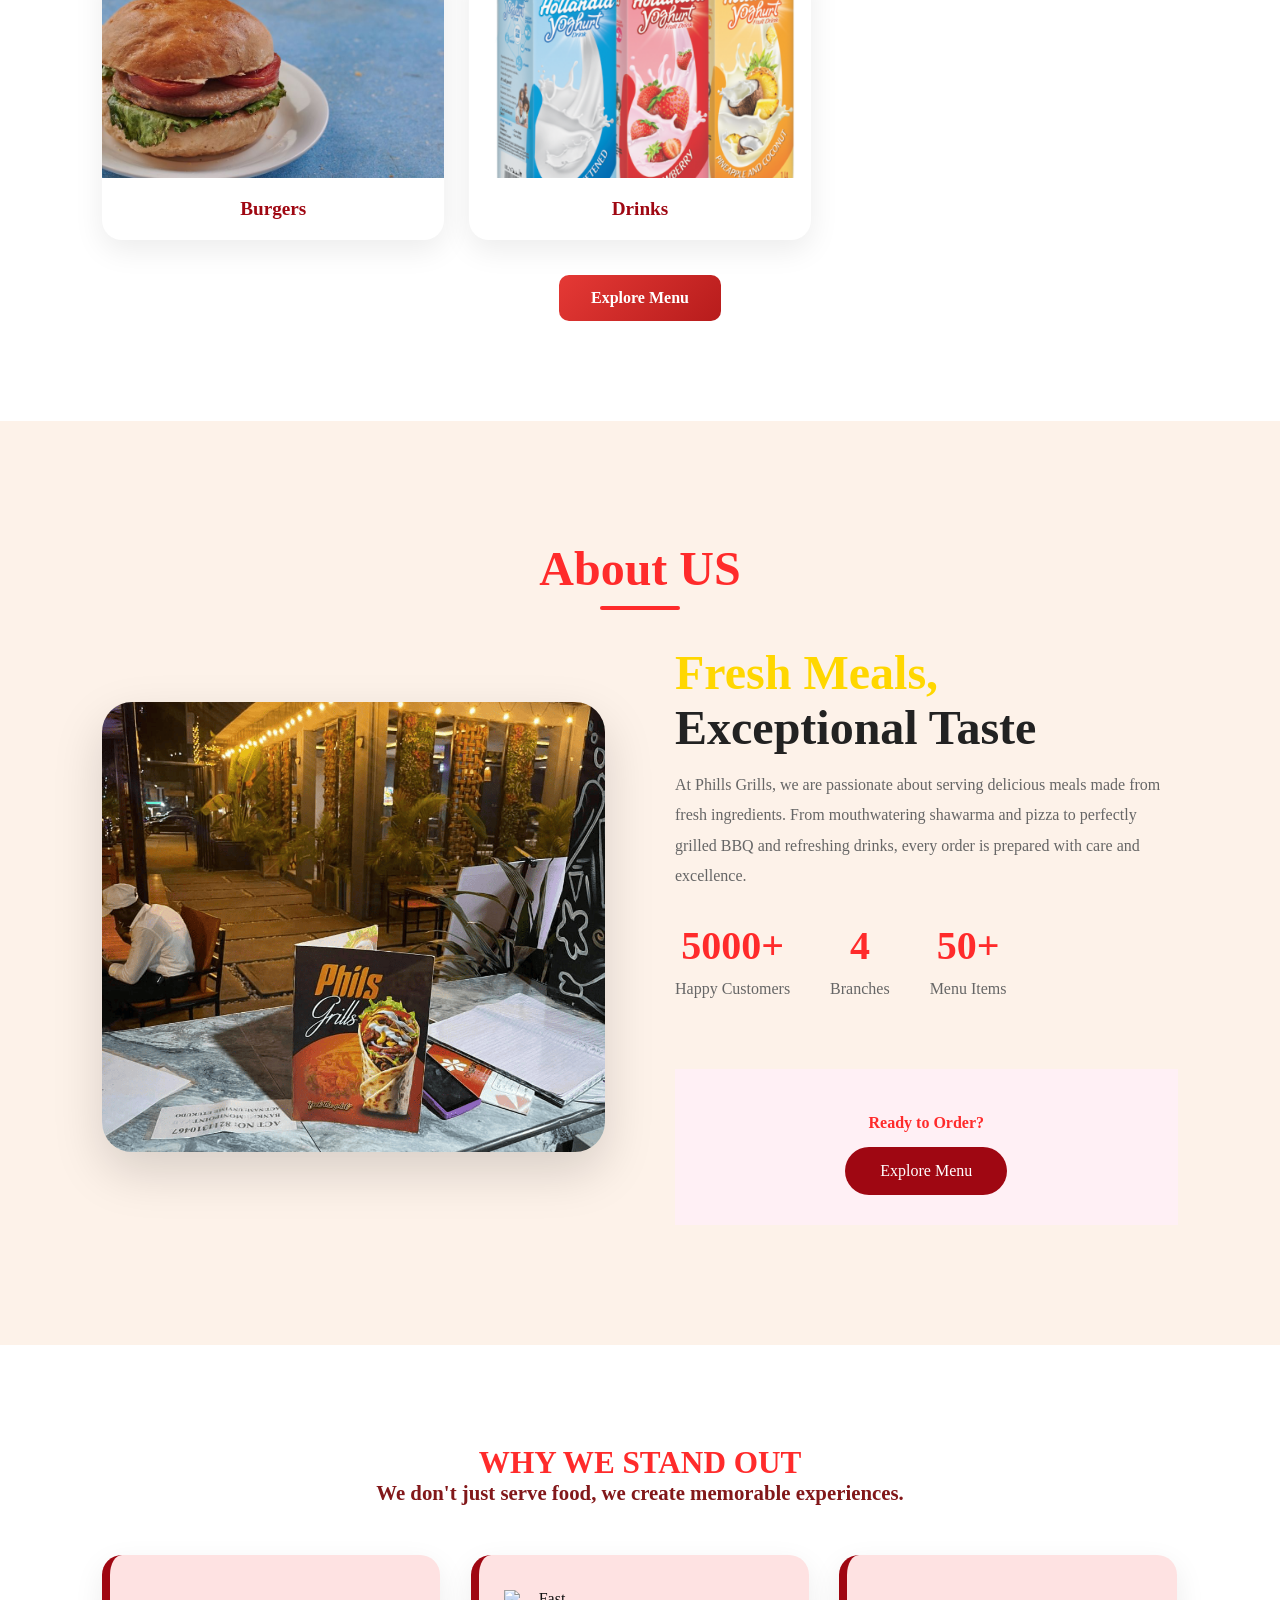
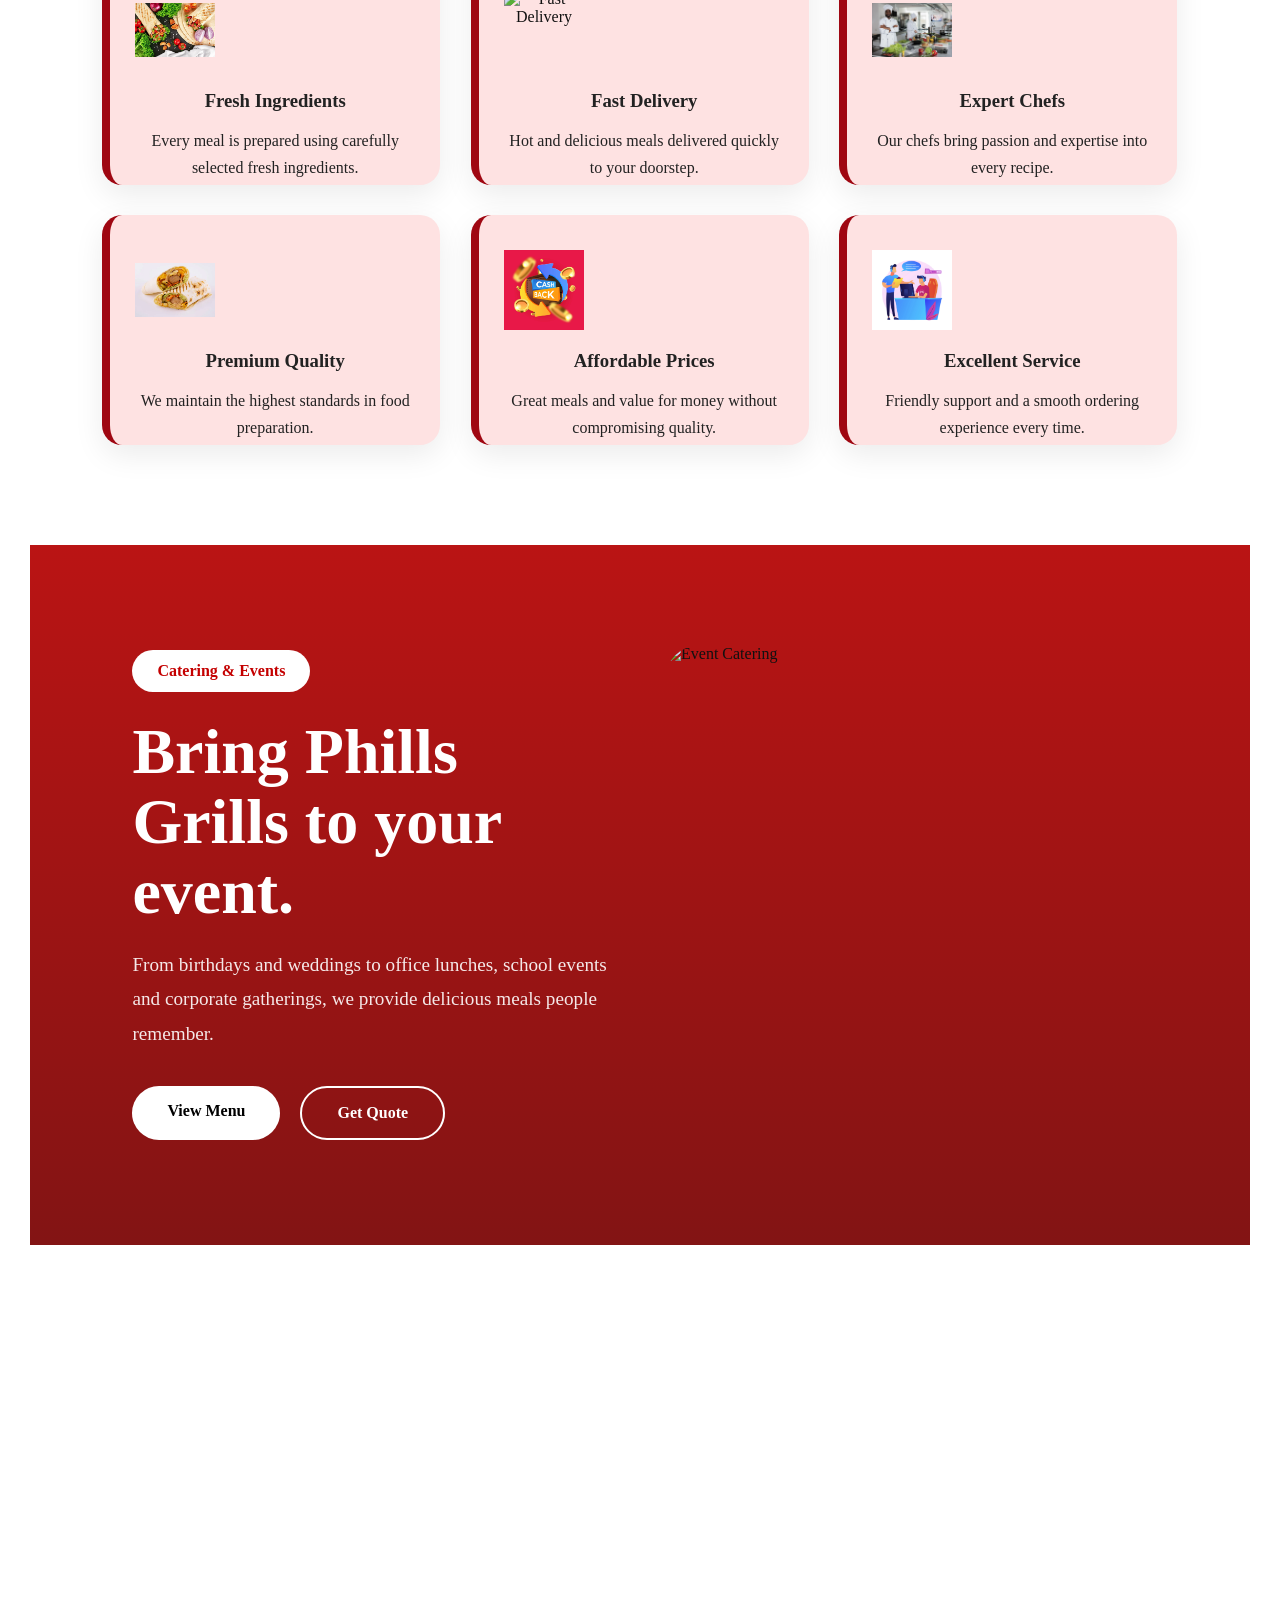
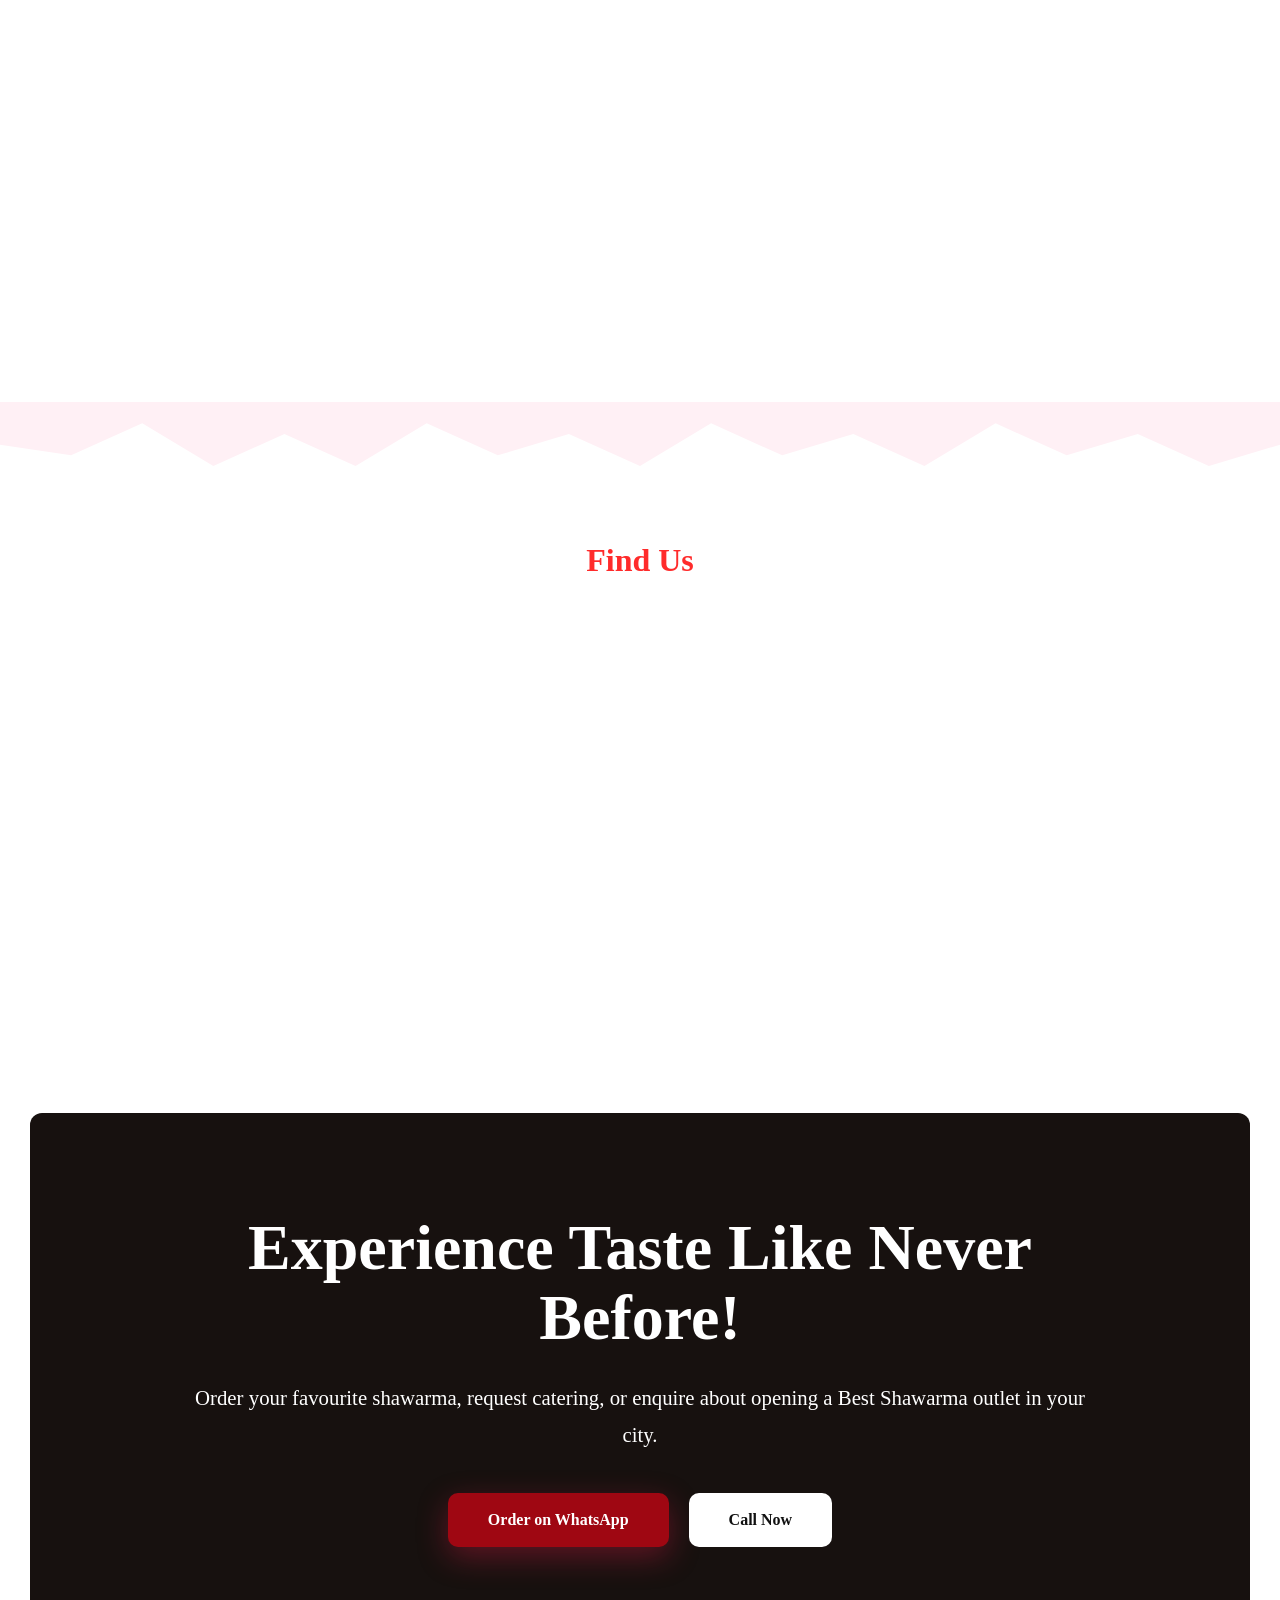
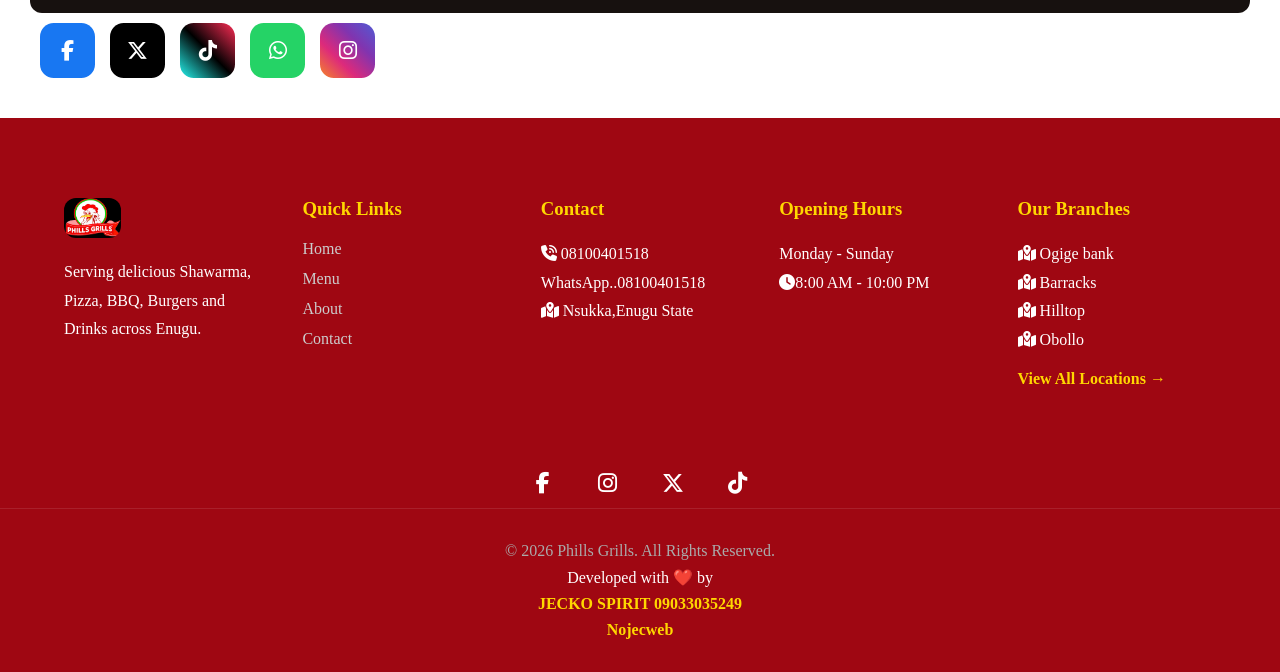
==== commit 060be72d: "Describe your changes" ====
--- a/index.html
+++ b/index.html
@@ -241,7 +241,7 @@
 
             <a href="menu.html?category=burger" class="category-card">
 
-                <img src="images/burger.png" alt="Burger" loading="lazy">
+                <img src="images/burger2.png" alt="Burger" loading="lazy">
 
 
                 <h3>Burgers</h3>
@@ -250,7 +250,7 @@
 
             <a href="menu.html?category=drinks" class="category-card">
 
-                <img src="images/drinks.png" alt="Drinks" loading="lazy">
+                <img src="images/hollandia.png" alt="Drinks" loading="lazy">
 
 
                 <h3>Drinks</h3>
@@ -376,7 +376,7 @@
 
 
 
-     <!-- why us==================================== -->
+    <!-- why us==================================== -->
 
 
 
@@ -463,6 +463,59 @@
                 <p>
                     Friendly support and a smooth ordering experience every time.
                 </p>
+
+            </div>
+
+        </div>
+
+    </section>
+
+
+    <!-- =========catering========== -->
+
+
+    <section class="catering-section">
+
+        <div class="catering-content">
+
+            <div class="catering-text">
+
+                <span class="catering-badge">
+                    Catering & Events
+                </span>
+
+                <h2>
+                    Bring Phills Grills
+                    to your event.
+                </h2>
+
+                <p>
+                    From birthdays and weddings to office lunches,
+                    school events and corporate gatherings,
+                    we provide delicious meals people remember.
+                </p>
+
+                <div class="catering-buttons">
+
+                    <a href="menu.html" class="btn-white">
+
+                        View Menu
+
+                    </a>
+
+                    <a href="https://wa.me/2349033035249" class="btn-outline-white">
+
+                        Get Quote
+
+                    </a>
+
+                </div>
+
+            </div>
+
+            <div class="catering-image">
+
+                <img src="images/smallchops.png" alt="Event Catering">
 
             </div>
 
@@ -574,11 +627,25 @@
 
             </div>
 
+
+
             <button class="testimonial-btn next-testimonial" loading="lazy">
 
                 <i class="fa-solid fa-chevron-right"></i>
 
             </button>
+
+        </div>
+
+        <div class="testimonial-view-more">
+
+            <a href="https://facebook.com/YOUR_PAGE_LINK" target="_blank" class="view-more-btn">
+
+                <i class="fa-brands fa-facebook-f"></i>
+
+                View More Reviews
+
+            </a>
 
         </div>
 
@@ -1014,6 +1081,67 @@
     </section>
 
 
+    <!-- ==========ctaaa=============== -->
+
+    <section class="cta-section">
+
+        <div class="cta-content">
+
+            <h2>
+                Experience Taste Like Never Before!
+            </h2>
+
+            <p>
+                Order your favourite shawarma, request catering, or enquire about opening a Best Shawarma outlet in your
+                city.
+            </p>
+
+            <div class="cta-buttons">
+
+                <a href="https://wa.me/2349033035249" target="_blank" class="cta-btn-primary">
+
+                    Order on WhatsApp
+
+                </a>
+
+                <a href="tel:+2349033035249" class="cta-btn-secondary">
+
+                    Call Now
+
+                </a>
+
+            </div>
+
+        </div>
+
+    </section>
+
+
+    <div class="social-share">
+
+        <a href="#" class="facebook">
+            <i class="fa-brands fa-facebook-f"></i>
+        </a>
+
+        <a href="#" class="twitter">
+            <i class="fa-brands fa-x-twitter"></i>
+        </a>
+
+        <a href="#" class="linkedin">
+            <i class="fa-brands fa-tiktok"></i>
+        </a>
+
+        <a href="#" class="whatsapp">
+            <i class="fa-brands fa-whatsapp"></i>
+        </a>
+
+        <a href="#" class="instagram">
+            <i class="fa-brands fa-instagram"></i>
+        </a>
+
+    </div>
+
+
 
 
     <div class="whatsapp-notification" id="whatsappNotification">
--- a/css/style.css
+++ b/css/style.css
@@ -2870,9 +2870,9 @@
 
   border-radius: 50%;
 
-  background: var(--primary-red);
-
-  color: white;
+  background: white;
+
+  color: var(--primary-red);
 
   cursor: pointer;
 
@@ -4753,4 +4753,515 @@
   text-align: center;
   padding: 15px;
   font-size: 14px;
+}
+
+
+/* catering-services======================= */
+.catering-section {
+
+    padding: 100px 8%;
+
+    background:
+    linear-gradient(
+        rgba(180,0,0,.92),
+        rgba(120,0,0,.92)
+    ),
+    url("../images/pattern.png");
+
+    background-size: cover;
+
+    overflow: hidden;
+    /* width: 100%; */
+    margin-left: 30px;
+    margin-right: 30px;
+}
+
+.catering-content {
+
+    display: grid;
+
+    grid-template-columns:
+    1fr 1fr;
+
+    gap: 50px;
+
+    align-items: center;
+}
+
+.catering-badge {
+
+    display: inline-block;
+
+    background: white;
+
+    color: #c40000;
+
+    padding: 12px 25px;
+
+    border-radius: 50px;
+
+    font-weight: 700;
+
+    margin-bottom: 25px;
+}
+
+.catering-text h2 {
+
+    color: white;
+
+    font-size: 4rem;
+
+    line-height: 1.1;
+
+    margin-bottom: 20px;
+}
+
+.catering-text p {
+
+    color: rgba(255,255,255,.9);
+
+    font-size: 1.2rem;
+
+    line-height: 1.8;
+
+    margin-bottom: 35px;
+}
+
+.catering-buttons {
+
+    display: flex;
+
+    gap: 20px;
+}
+
+.btn-white {
+
+    background: white;
+
+    color: black;
+
+    padding: 16px 35px;
+
+    border-radius: 50px;
+
+    font-weight: 700;
+}
+
+.btn-outline-white {
+
+    border: 2px solid white;
+
+    color: white;
+
+    padding: 16px 35px;
+
+    border-radius: 50px;
+
+    font-weight: 700;
+}
+
+.catering-image img {
+
+    width: 100%;
+
+    height: 500px;
+
+    object-fit: cover;
+
+    border-radius: 35px;
+
+    display: block;
+}
+
+.catering-text {
+
+    animation:
+    slideLeft 1s ease;
+}
+
+.catering-image {
+
+    animation:
+    slideRight 1s ease;
+}
+
+@keyframes slideLeft {
+
+    from {
+
+        opacity: 0;
+
+        transform:
+        translateX(-100px);
+
+    }
+
+    to {
+
+        opacity: 1;
+
+        transform:
+        translateX(0);
+
+    }
+}
+
+@keyframes slideRight {
+
+    from {
+
+        opacity: 0;
+
+        transform:
+        translateX(100px);
+
+    }
+
+    to {
+
+        opacity: 1;
+
+        transform:
+        translateX(0);
+
+    }
+}
+
+@media (max-width: 768px) {
+
+    .catering-section {
+
+        padding: 70px 20px;
+
+    }
+
+    .catering-content {
+
+        grid-template-columns: 1fr;
+
+        gap: 40px;
+
+        text-align: center;
+
+    }
+
+    .catering-text h2 {
+
+        font-size: 2.5rem;
+
+        line-height: 1;
+
+    }
+
+    .catering-text p {
+
+        font-size: 1rem;
+
+        line-height: 1.7;
+
+    }
+
+    .catering-buttons {
+
+        justify-content: center;
+
+        flex-wrap: wrap;
+
+        gap: 15px;
+
+    }
+
+    .btn-white,
+    .btn-outline-white {
+
+        width: 100%;
+
+        max-width: 250px;
+
+        text-align: center;
+
+    }
+
+    .catering-image img {
+
+        height: 300px;
+
+        border-radius: 25px;
+
+    }
+
+}
+
+.testimonial-view-more {
+
+    display: flex;
+
+    justify-content: center;
+
+    margin-top: 40px;
+
+}
+
+.view-more-btn {
+
+    background: white;
+
+    color: var(--primary-red);
+
+    padding: 15px 35px;
+
+    border-radius: 50px;
+
+    font-weight: 600;
+
+    text-decoration: none;
+
+    transition: .4s;
+
+}
+
+.view-more-btn:hover {
+
+    transform:
+        translateY(-5px);
+
+    box-shadow:
+        0 15px 30px rgba(0,0,0,.15);
+        background-color: var(--primary-red);
+
+}
+
+
+/* ===============cta-section============== */
+
+.cta-section {
+
+    padding: 100px 8%;
+
+    background: #17110f;
+margin-left: 30px;
+margin-right: 30px;
+margin-bottom: 10px;
+height: 500px;
+border-radius: 12px;
+
+    /* margin: 80px 0; */
+
+}
+
+.cta-content {
+
+    max-width: 900px;
+
+    margin: auto;
+
+    text-align: center;
+
+}
+
+.cta-content h2 {
+
+    color: #fff;
+
+    font-size: 4rem;
+
+    font-weight: 800;
+
+    margin-bottom: 25px;
+
+    line-height: 1.1;
+
+}
+
+.cta-content p {
+
+    color: #fff;
+
+    font-size: 1.3rem;
+
+    line-height: 1.8;
+
+    margin-bottom: 40px;
+
+}
+
+.cta-buttons {
+
+    display: flex;
+
+    justify-content: center;
+
+    gap: 20px;
+
+    flex-wrap: wrap;
+
+}
+
+.cta-btn-primary {
+
+    background: oklch(44.4% .177 26.899);
+
+    color: white;
+
+    padding: 18px 40px;
+
+    border-radius: 10px;
+
+    font-weight: 700;
+
+    text-decoration: none;
+
+    transition: .4s;
+
+    box-shadow:
+        0 10px 30px rgba(225,29,72,.35);
+
+}
+
+.cta-btn-secondary {
+
+    background: white;
+
+    color: #111;
+
+    padding: 18px 40px;
+
+    border-radius: 10px;
+
+    font-weight: 700;
+
+    text-decoration: none;
+
+    transition: .4s;
+
+}
+
+.cta-btn-primary:hover,
+.cta-btn-secondary:hover {
+
+    transform: translateY(-5px);
+
+}
+
+@media (max-width: 768px) {
+
+    .cta-section {
+
+        padding: 70px 25px;
+
+    }
+
+    .cta-content h2 {
+
+        font-size: 2.3rem;
+
+    }
+
+    .cta-content p {
+
+        font-size: 1rem;
+
+    }
+
+    .cta-buttons {
+
+        flex-direction: column;
+
+        align-items: center;
+
+    }
+
+    .cta-btn-primary,
+    .cta-btn-secondary {
+
+        width: 100%;
+
+        max-width: 280px;
+
+        text-align: center;
+
+    }
+
+}
+
+
+.social-share {
+
+    display: flex;
+
+    justify-content: left;
+
+    gap: 15px;
+
+    /* margin-top: 40px; */
+    margin-bottom: 40px;
+
+    flex-wrap: wrap;
+    margin-left: 40px;
+
+}
+
+.social-share a {
+
+    width: 55px;
+
+    height: 55px;
+
+    display: flex;
+
+    align-items: center;
+
+    justify-content: center;
+
+    border-radius: 25%;
+
+    text-decoration: none;
+
+    color: white;
+
+    font-size: 1.3rem;
+
+    transition: .4s;
+
+}
+
+.social-share a:hover {
+
+    transform:
+        translateY(-8px)
+        scale(1.1);
+
+}
+
+.facebook {
+    background: #1877f2;
+}
+
+.twitter {
+    background: #000;
+}
+
+.linkedin {
+      background: linear-gradient(
+        45deg,
+        #25F4EE,
+        #000,
+        #FE2C55
+    );
+
+    color: white;
+}
+
+.whatsapp {
+    background: #25d366;
+}
+
+.instagram {
+    background: linear-gradient(
+        45deg,
+        #f58529,
+        #dd2a7b,
+        #8134af,
+        #515bd4
+    );
 }
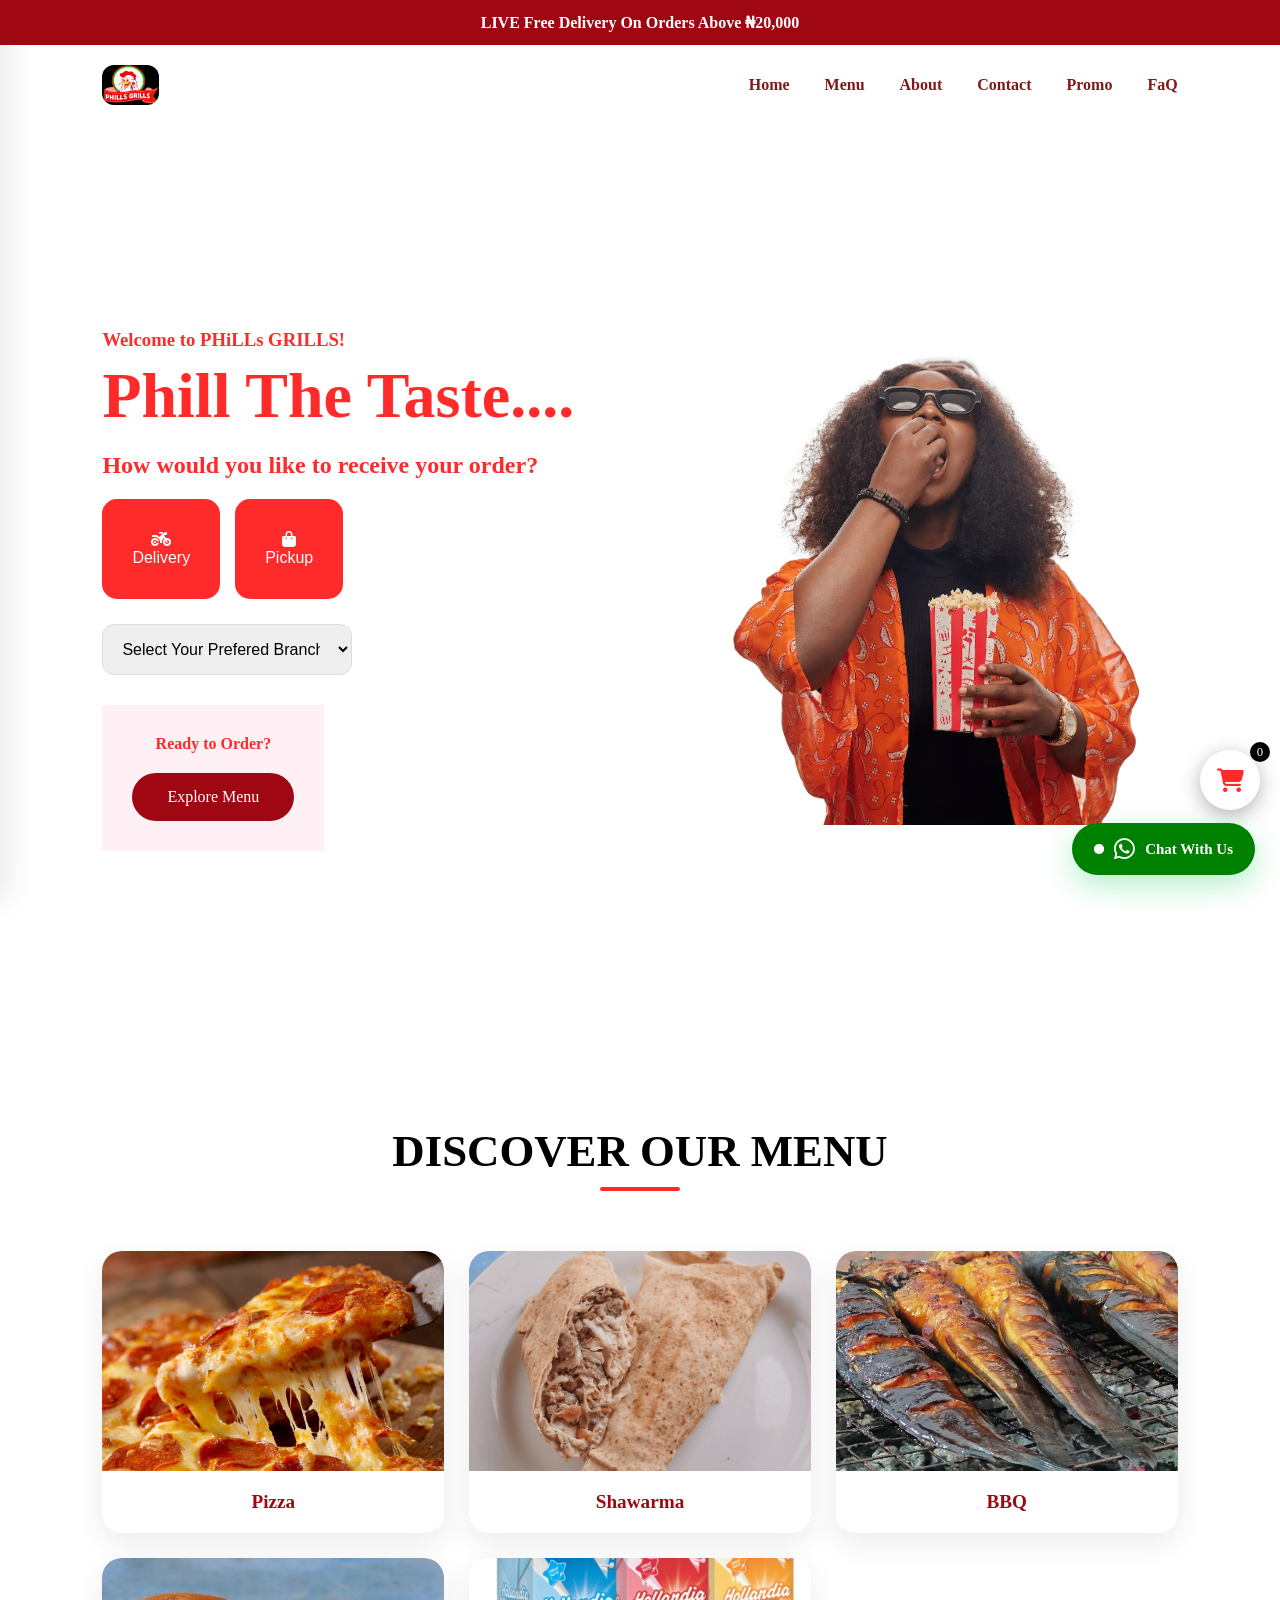
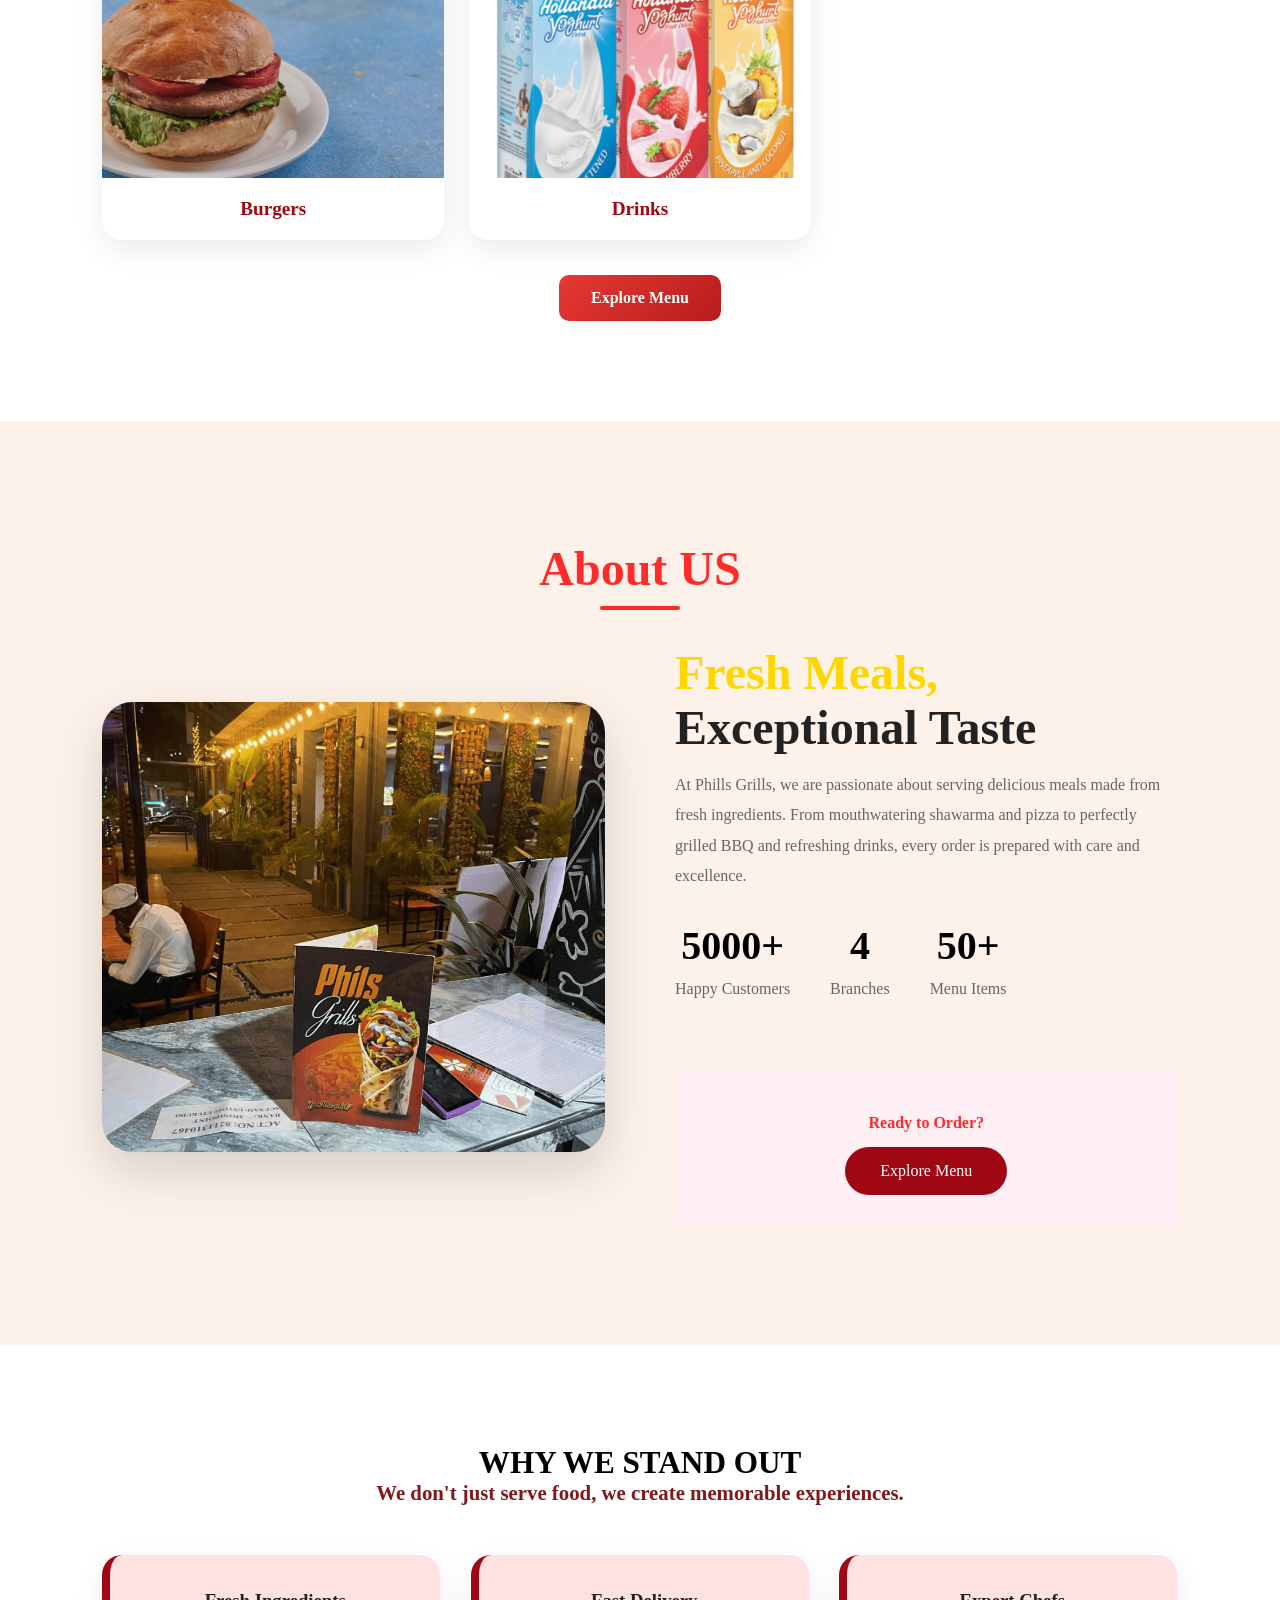
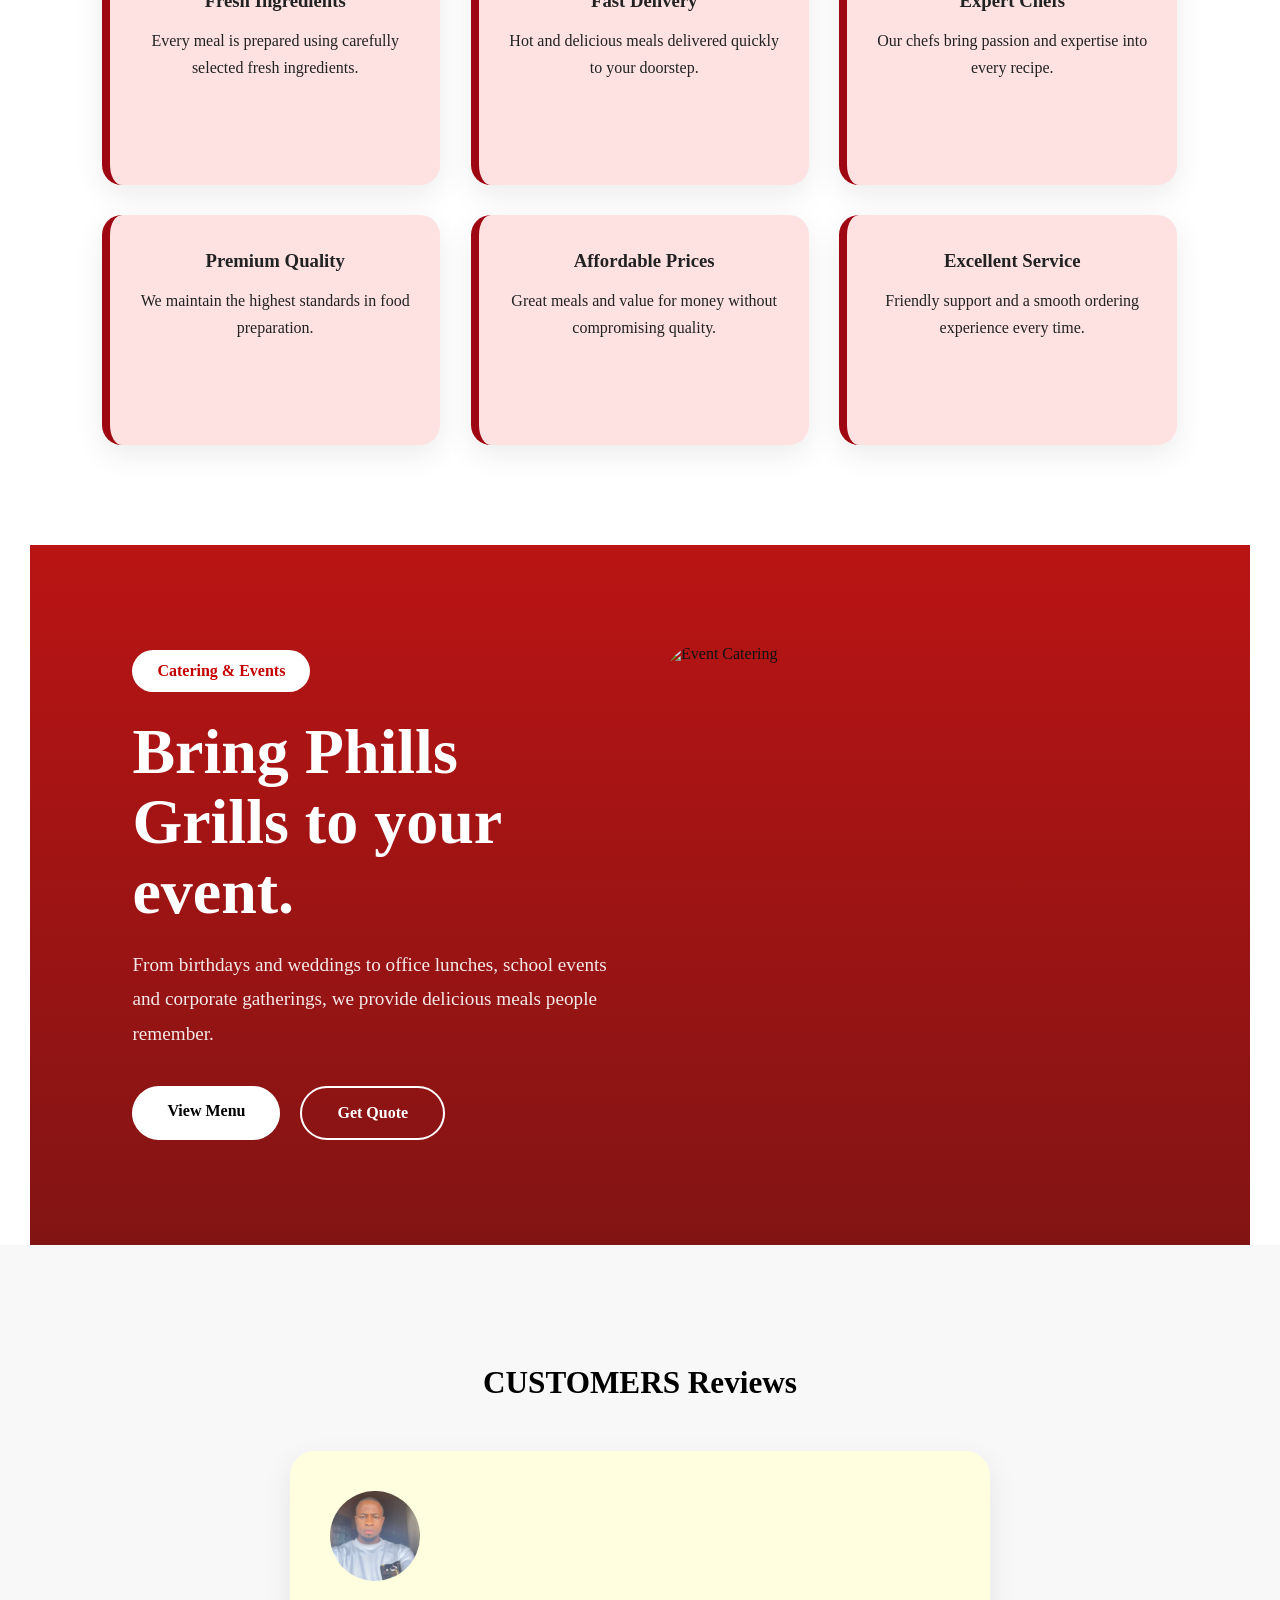
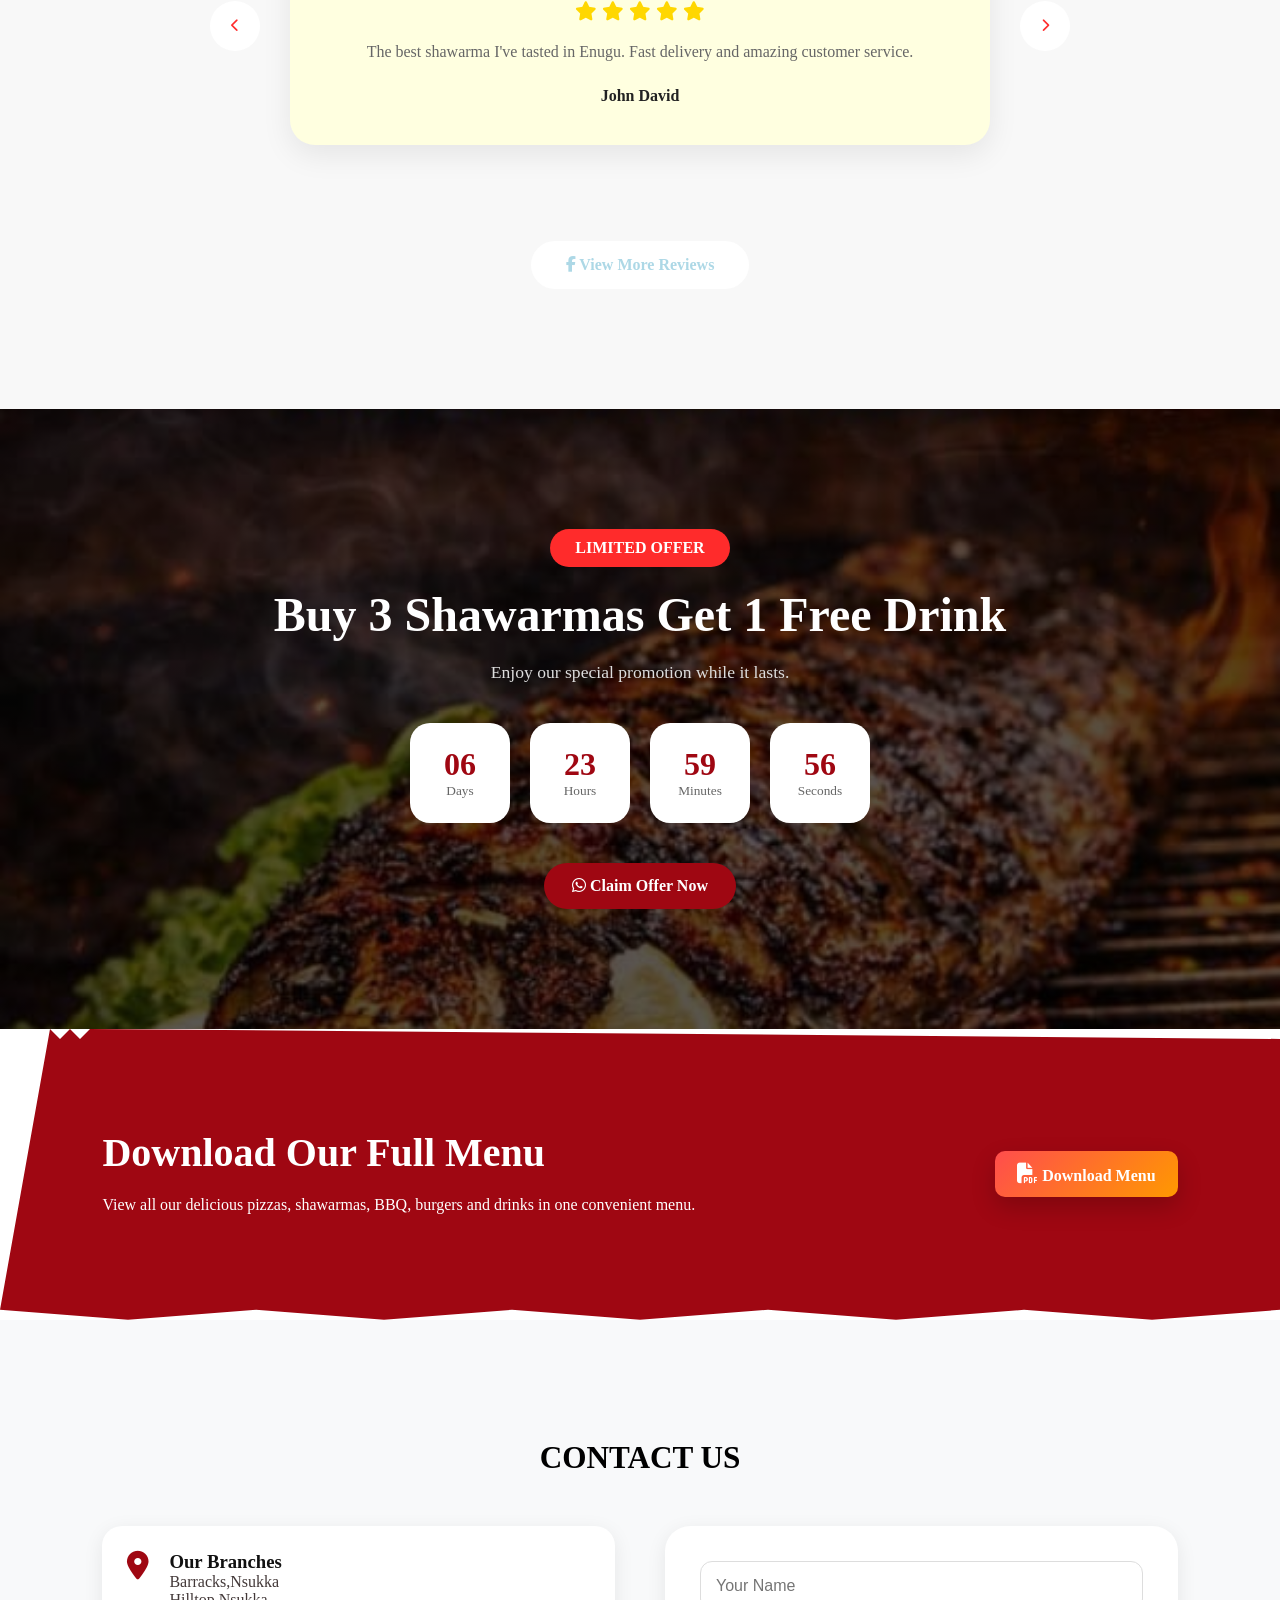
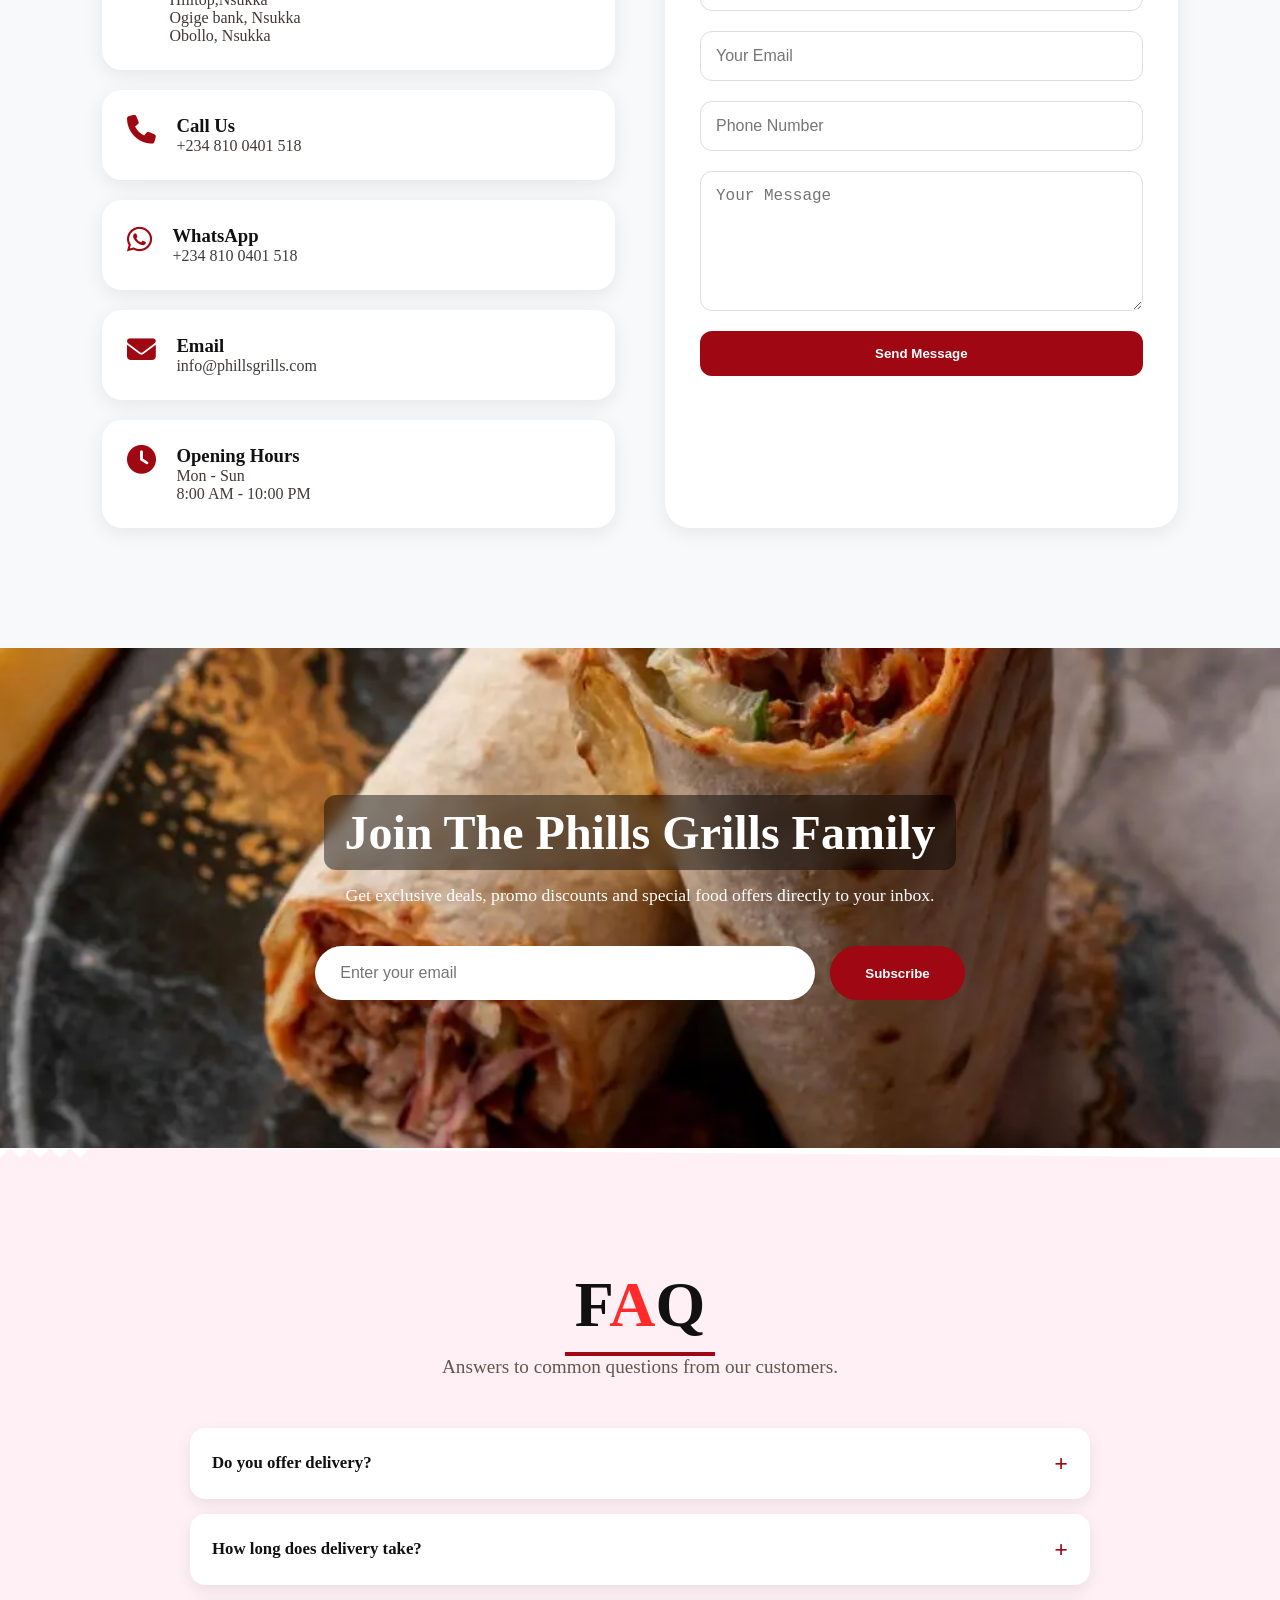
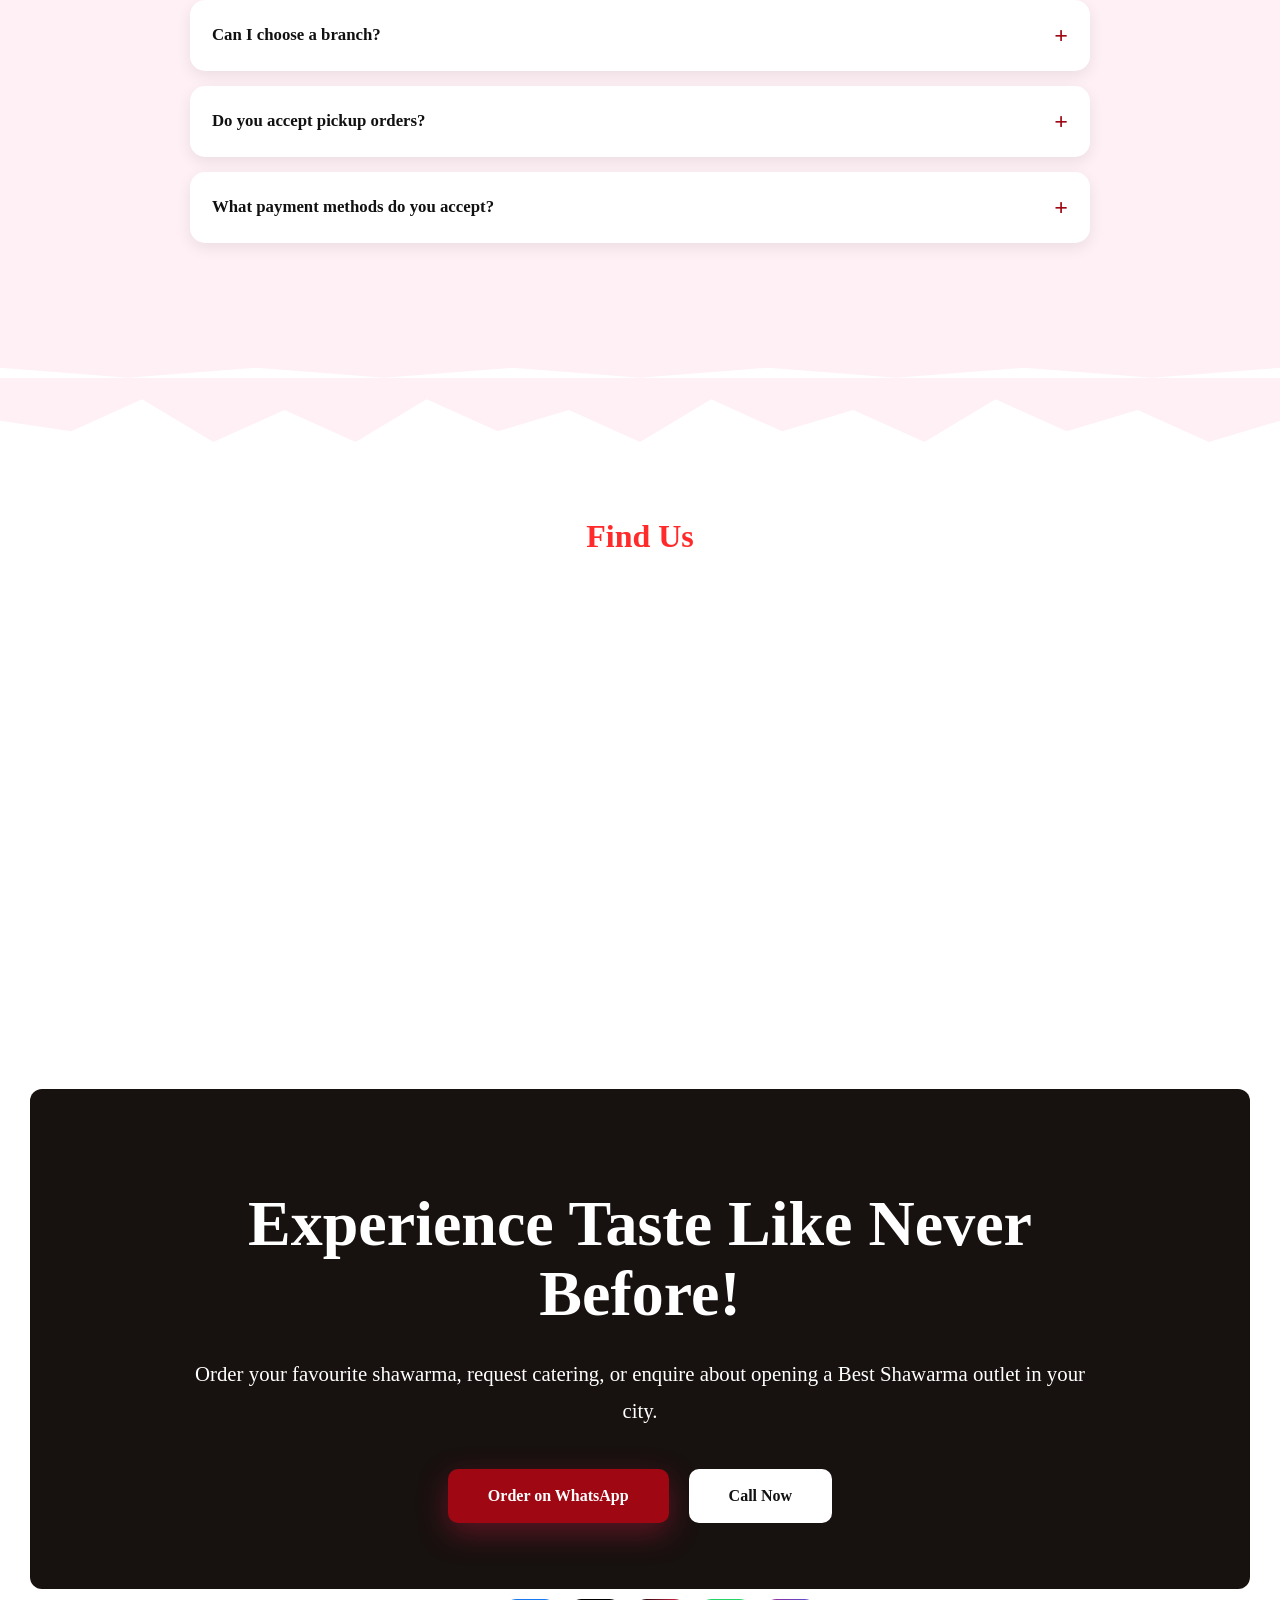
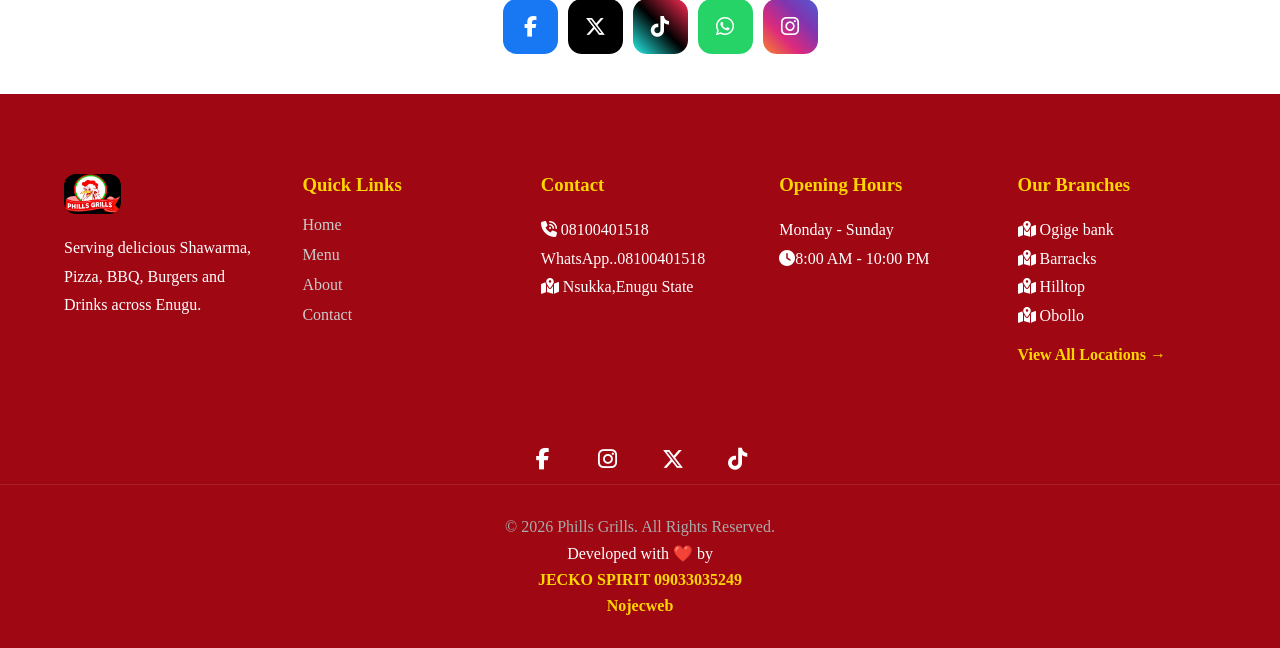
==== commit 04f029dd: "Describe your changes" ====
--- a/index.html
+++ b/index.html
@@ -396,7 +396,7 @@
 
             <div class="why-card">
 
-                <img src="images/freshfood.webp" alt="Fresh Food" loading="lazy">
+                <!-- <img src="images/freshfood.webp" alt="Fresh Food" loading="lazy"> -->
 
                 <h3>Fresh Ingredients</h3>
 
@@ -408,7 +408,7 @@
 
             <div class="why-card">
 
-                <img src="images/fast-delivery.webp" alt="Fast Delivery" loading="lazy">
+                <!-- <img src="images/fast-delivery.webp" alt="Fast Delivery" loading="lazy"> -->
 
                 <h3>Fast Delivery</h3>
 
@@ -420,7 +420,7 @@
 
             <div class="why-card">
 
-                <img src="images/chef.webp" alt="Professional Chefs" loading="lazy">
+                <!-- <img src="images/chef.webp" alt="Professional Chefs" loading="lazy"> -->
 
                 <h3>Expert Chefs</h3>
 
@@ -432,7 +432,7 @@
 
             <div class="why-card">
 
-                <img src="images/quality.webp" alt="Quality" loading="lazy">
+                <!-- <img src="images/quality.webp" alt="Quality" loading="lazy"> -->
 
                 <h3>Premium Quality</h3>
 
@@ -444,7 +444,7 @@
 
             <div class="why-card">
 
-                <img src="images/affordable.webp" alt="Affordable" loading="lazy">
+                <!-- <img src="images/affordable.webp" alt="Affordable" loading="lazy"> -->
 
                 <h3>Affordable Prices</h3>
 
@@ -456,7 +456,7 @@
 
             <div class="why-card">
 
-                <img src="images/support (1).webp" alt="Customer Support" loading="lazy">
+                <!-- <img src="images/support (1).webp" alt="Customer Support" loading="lazy"> -->
 
                 <h3>Excellent Service</h3>
 
@@ -532,11 +532,11 @@
 
         <div class="section-titlllle">
 
-            <h2>OUR CUSTOMERS Reviews</h2>
-
-            <p>
-                reviews from satisfied customers.
-            </p>
+            <h2>CUSTOMERS Reviews</h2>
+
+            <!-- <p> -->
+                <!-- reviews from satisfied customers. -->
+            <!-- </p> -->
 
         </div>
 
@@ -776,7 +776,7 @@
 
         <div class="section-titlllle">
 
-            <h2>CONTACT <span class="spp">US</span></h2>
+            <h2>CONTACT US</h2>
 
         </div>
 
--- a/css/style.css
+++ b/css/style.css
@@ -59,7 +59,7 @@
 
 .navbar {
 
-  position: relative;
+  /* position: relative; */
   top: 0;
   z-index: 1000;
 
@@ -69,7 +69,7 @@
 
   padding: 20px 8%;
 
-  background: lavenderblush;
+  background: white;
 
   box-shadow:
     0 2px 20px rgba(0, 0, 0, .05);
@@ -778,7 +778,7 @@
 
   font-size: 2.8rem;
 
-  color: var(--primary-red);
+  color: #000;
 
   margin-bottom: 10px;
   position: relative;
@@ -1058,7 +1058,7 @@
   display: flex;
   justify-content: center;
   align-items: center;
-  gap: 8px;
+  gap: 10px;
 
   padding: 8px 10px;
   border: 0 solid #e5e7eb;
@@ -1071,8 +1071,9 @@
   font-size: 13px;
 
   margin: 0;
-  width: auto;
+  width: 100%;
   box-sizing: border-box;
+  white-space: nowrap;
 }
 
 /* WhatsApp Button */
@@ -1124,6 +1125,18 @@
 .whatsapp-btn:hover {
 
   transform: translateY(-2px);
+}
+
+@media (max-width: 480px) {
+
+    .cart-btn {
+
+        font-size: 14px;
+
+        padding: 12px;
+
+    }
+
 }
 
 
@@ -2291,7 +2304,7 @@
 
 .section-titlllle {
   text-align: center;
-  color: var(--primary-red);
+  color: #000;
   font-weight: 600;
   font-style: normal;
   font-size: 1.3rem;
@@ -2627,7 +2640,7 @@
 
 .stat h3 {
 
-  color: var(--primary-red);
+  color: #000;
   font-size: 2.5rem;
 
   font-weight: 800;
@@ -4517,9 +4530,9 @@
 
   border-radius: 50%;
 
-  background: var(--primary-red);
-
-  color: white;
+  background: white;
+
+  color: black;
 
   font-size: 20px;
 
@@ -5006,7 +5019,7 @@
 
     background: white;
 
-    color: var(--primary-red);
+    color: lightblue;
 
     padding: 15px 35px;
 
@@ -5052,6 +5065,7 @@
 .cta-content {
 
     max-width: 900px;
+    width: 100%;
 
     margin: auto;
 
@@ -5147,13 +5161,14 @@
 
     .cta-section {
 
-        padding: 70px 25px;
+        padding: 60px 20px;
 
     }
 
     .cta-content h2 {
 
-        font-size: 2.3rem;
+        font-size: 2rem;
+        line-height: 1.2;
 
     }
 
@@ -5189,9 +5204,9 @@
 
     display: flex;
 
-    justify-content: left;
-
-    gap: 15px;
+    justify-content: center;
+
+    gap: 10px;
 
     /* margin-top: 40px; */
     margin-bottom: 40px;
